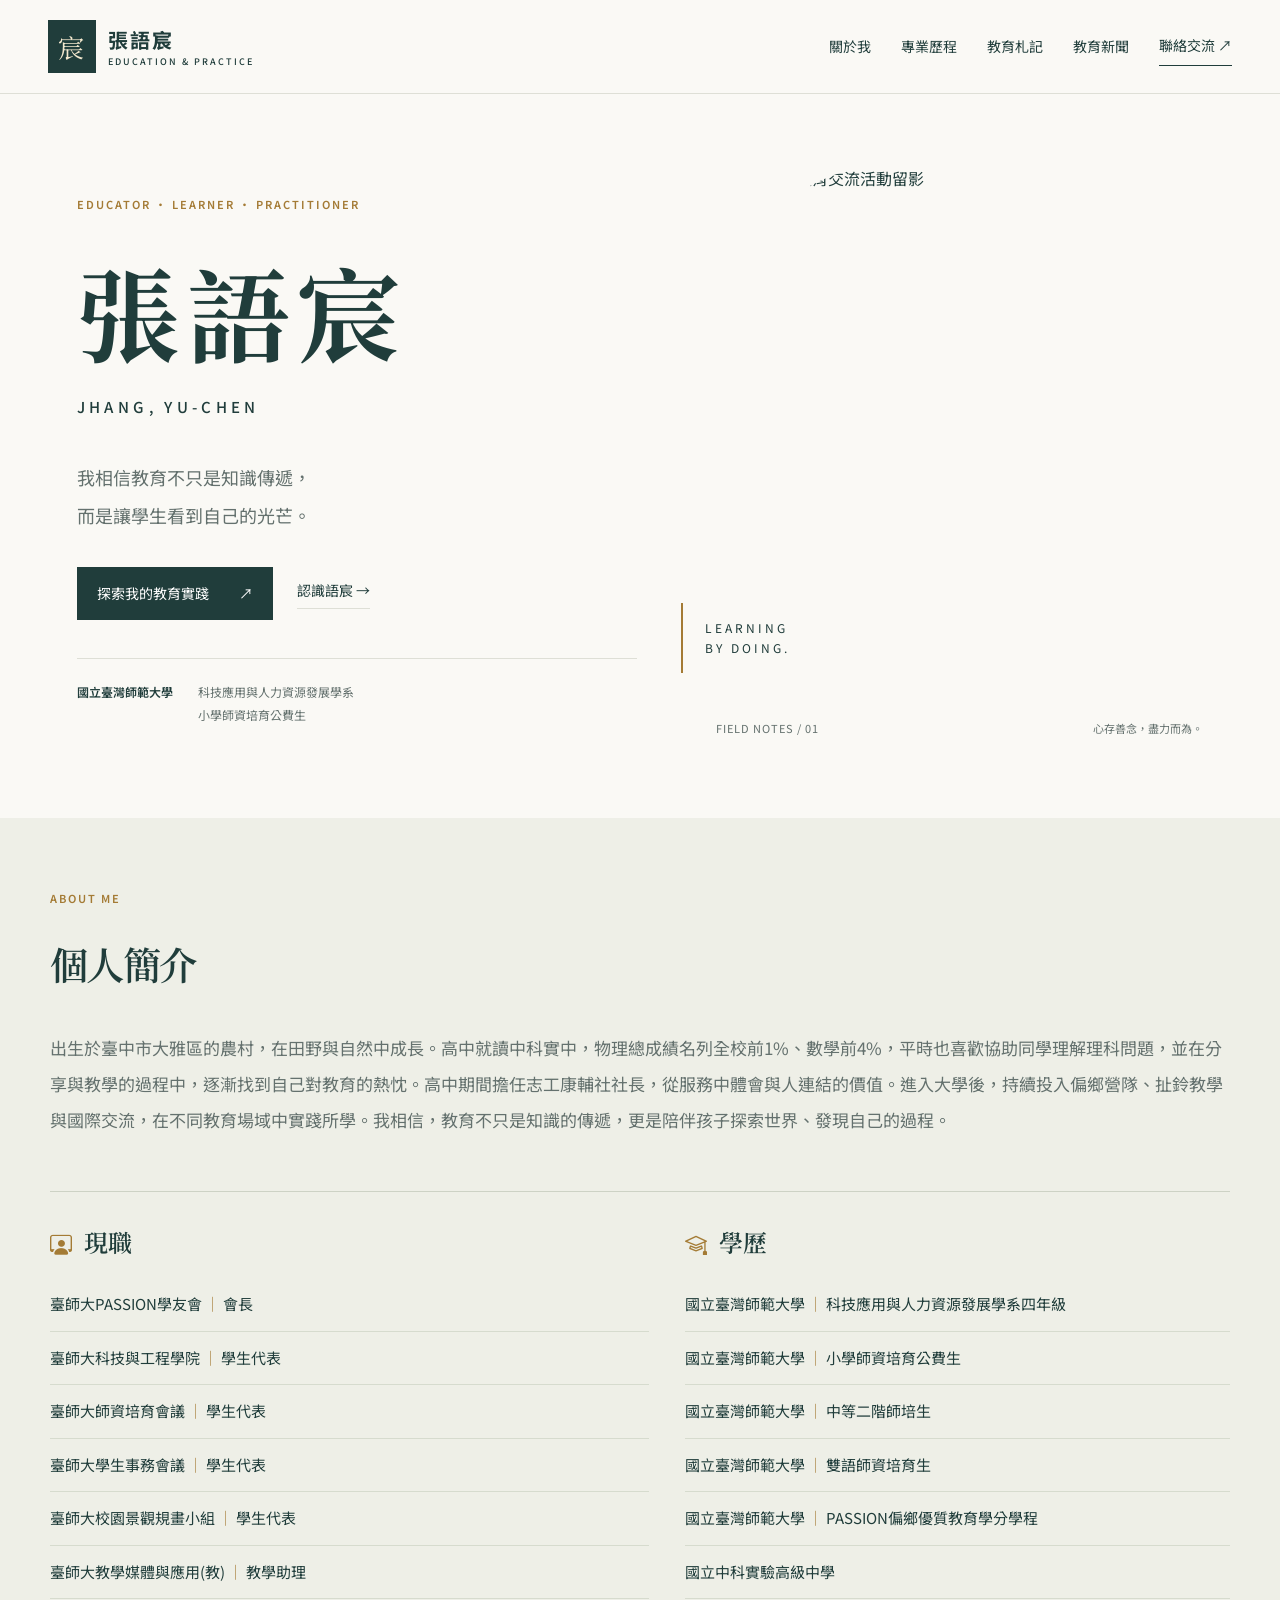
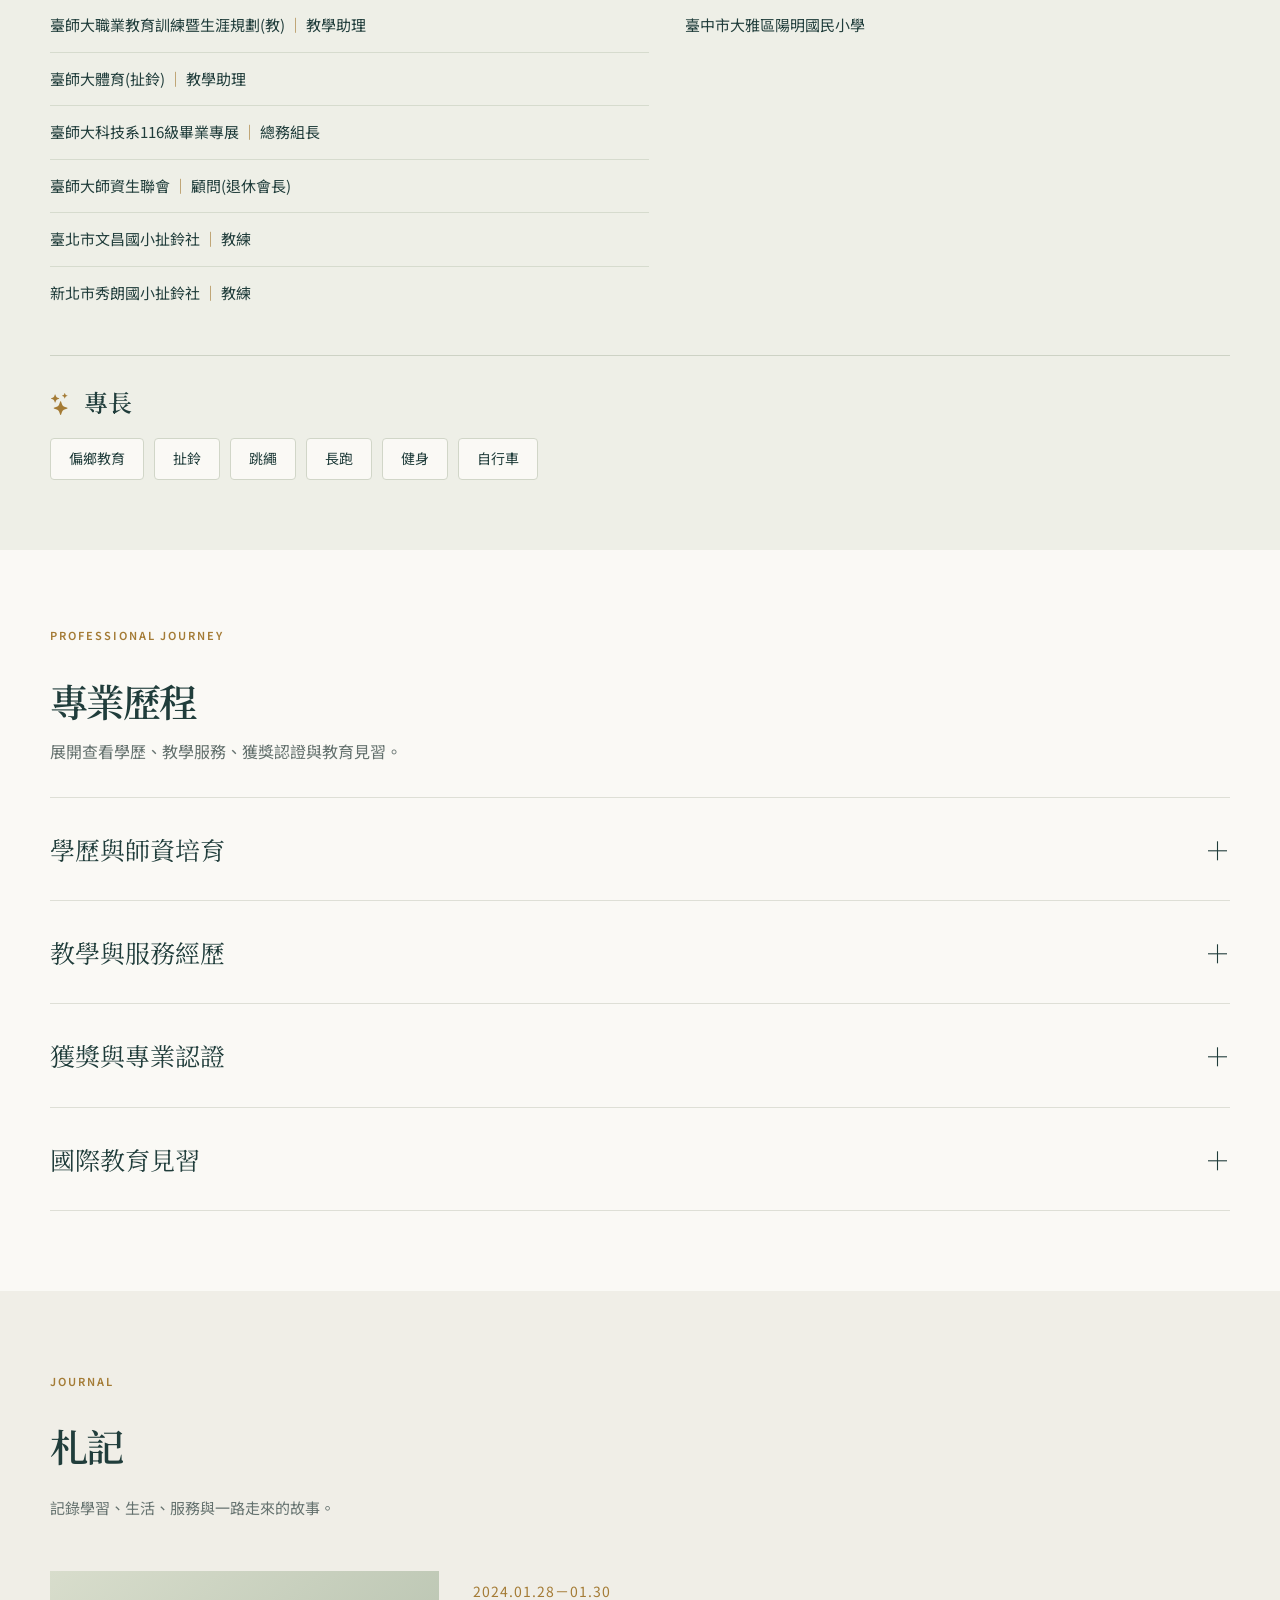
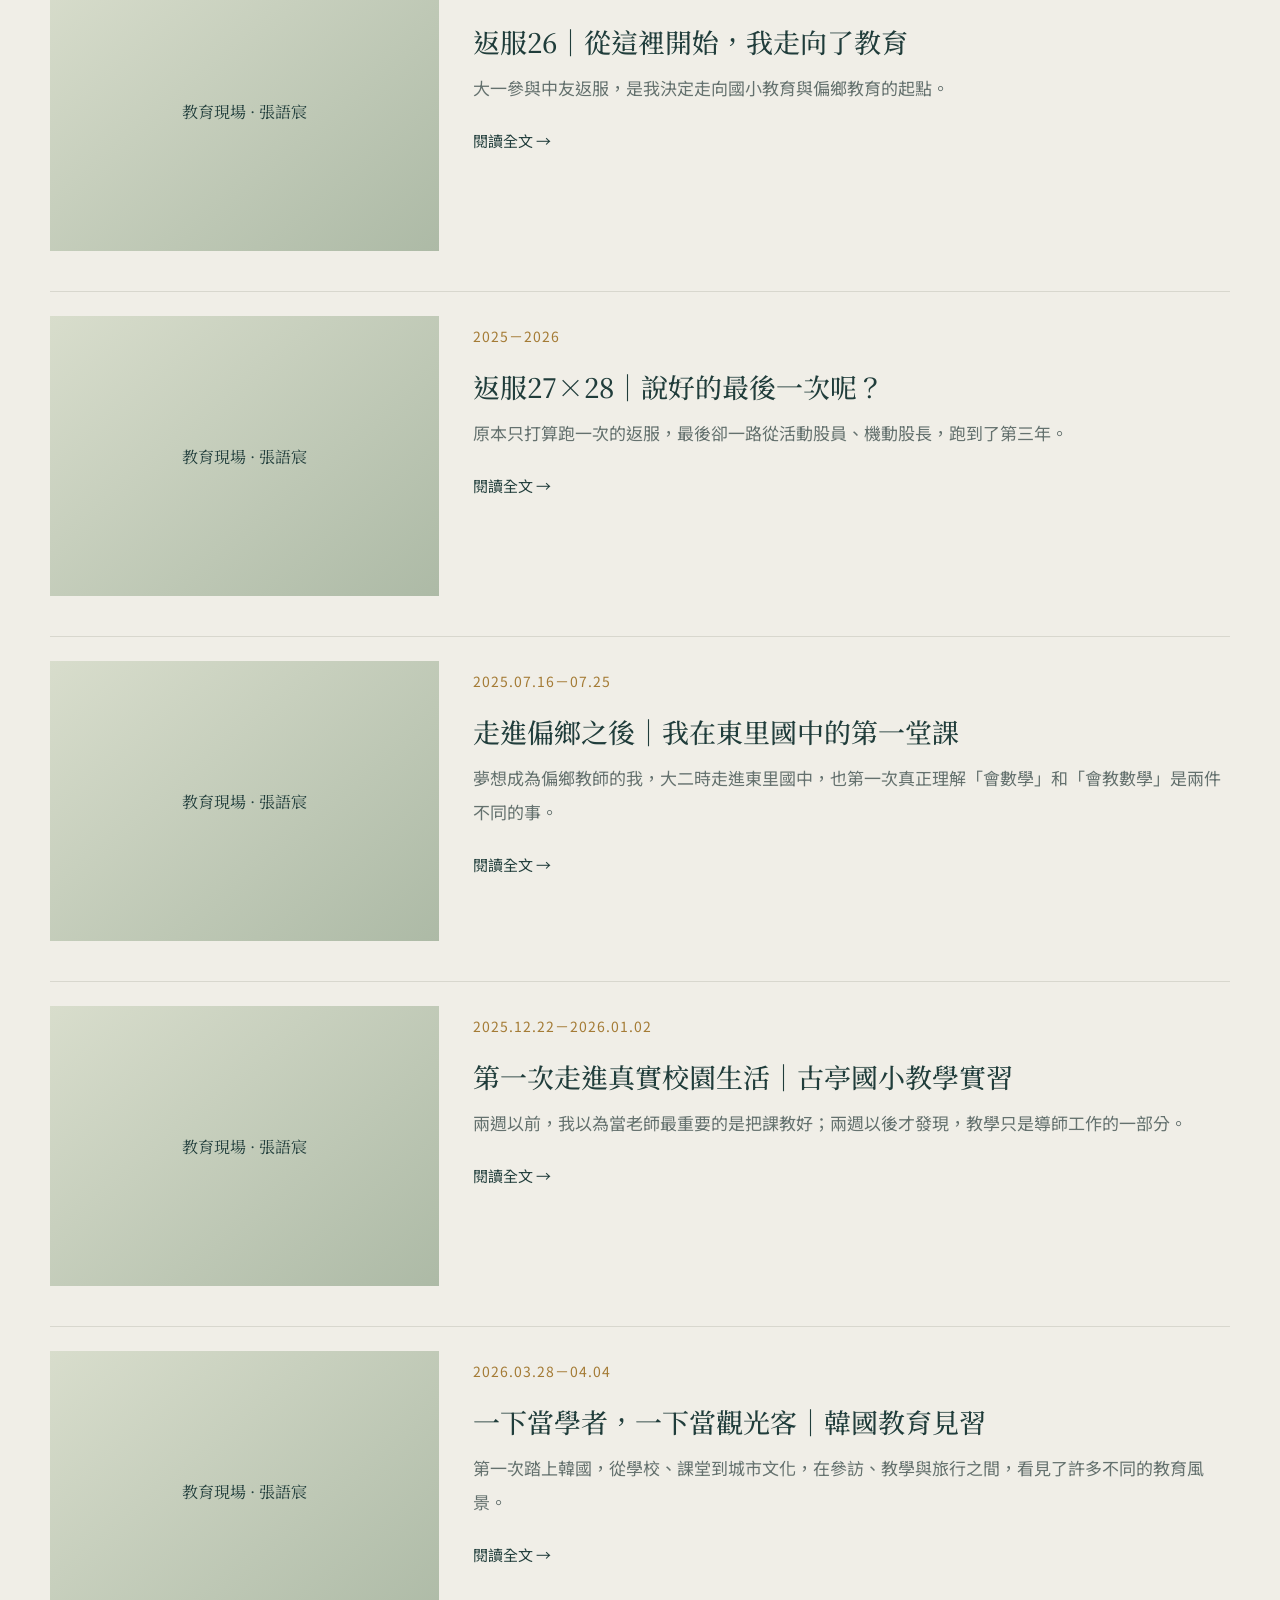
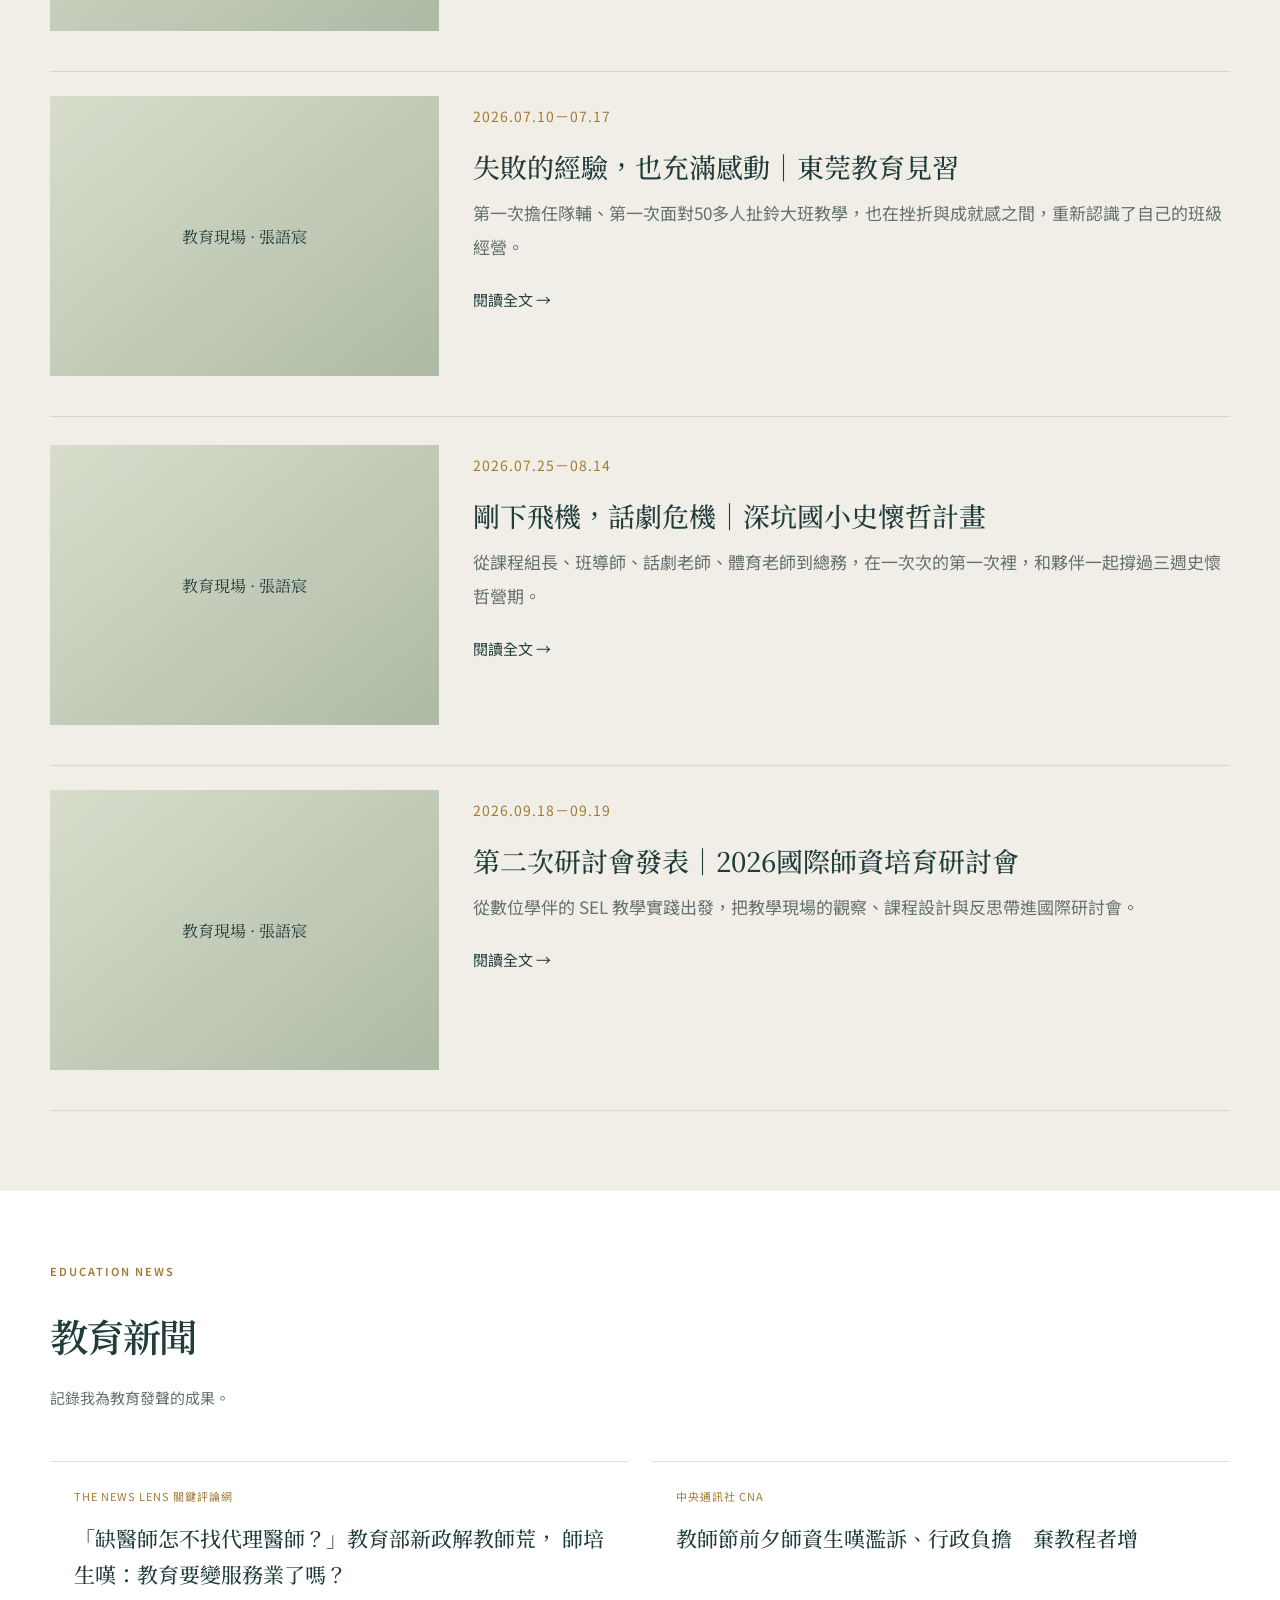
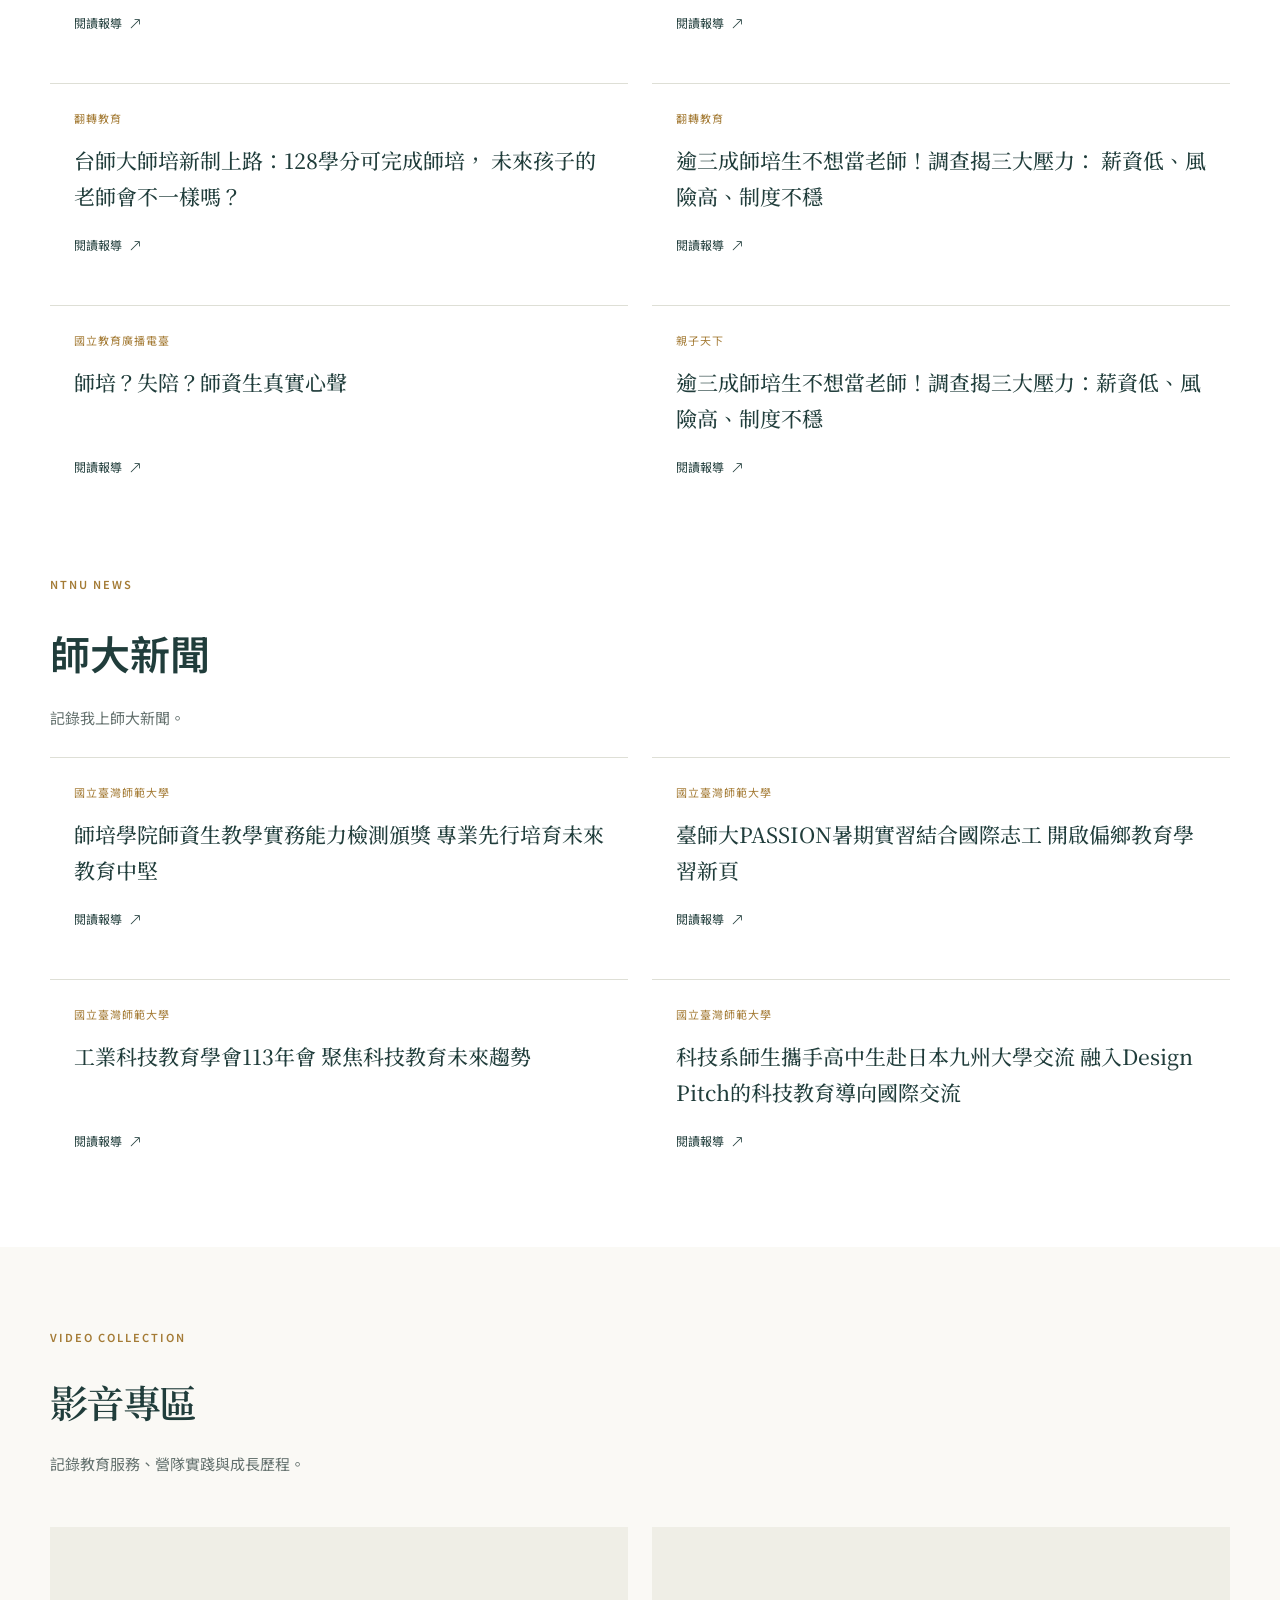
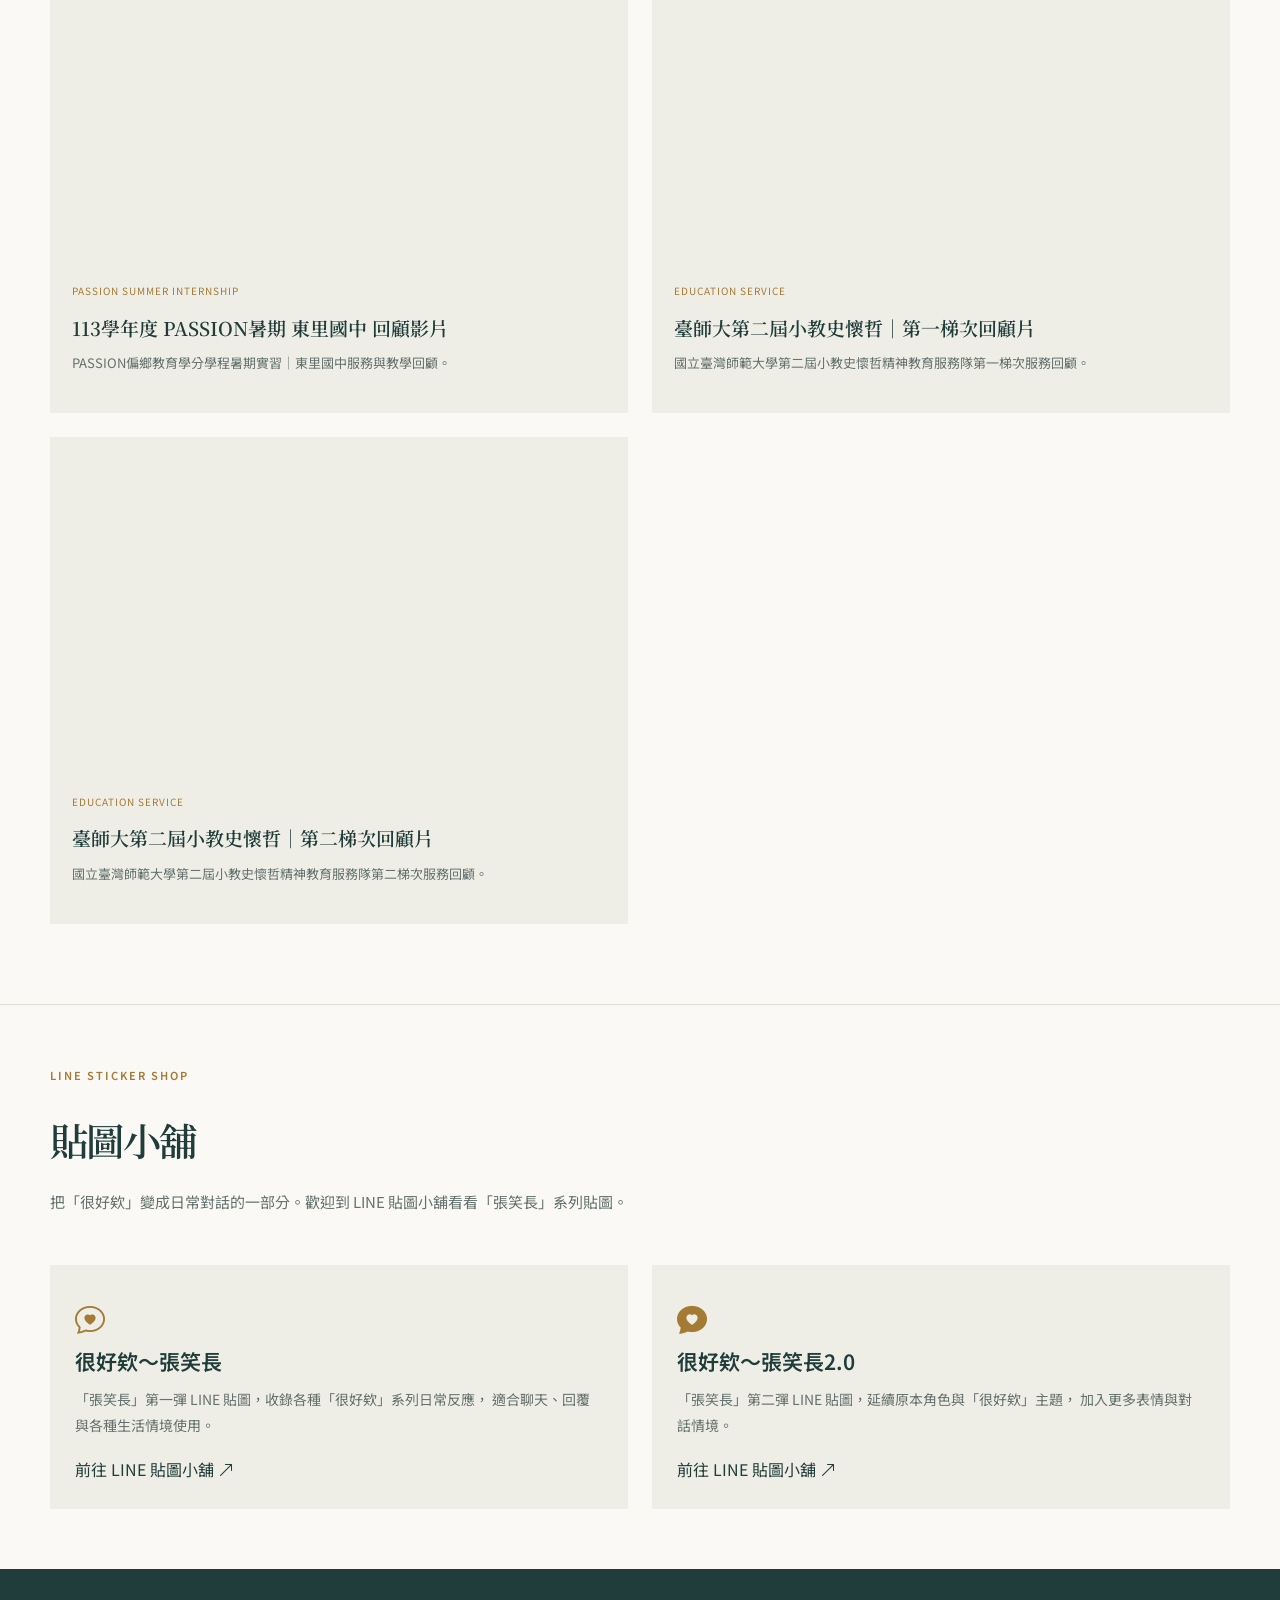
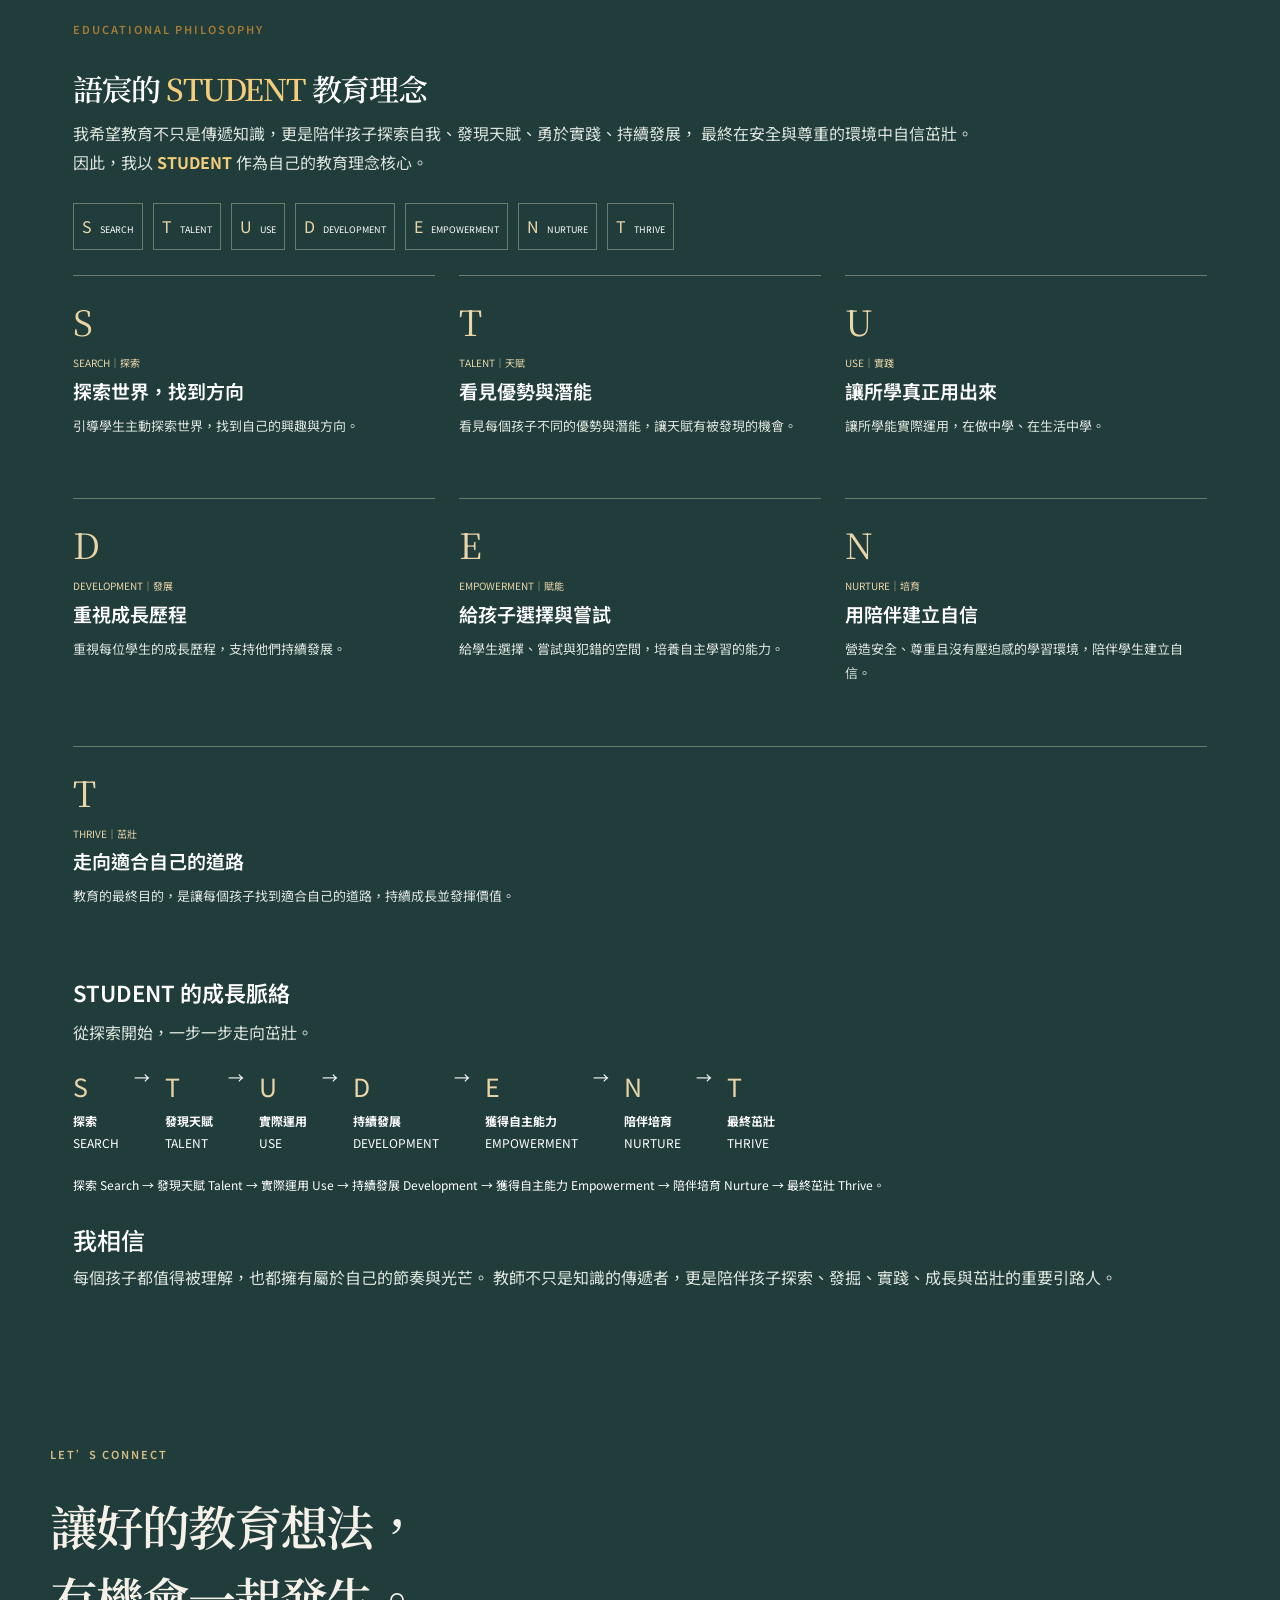
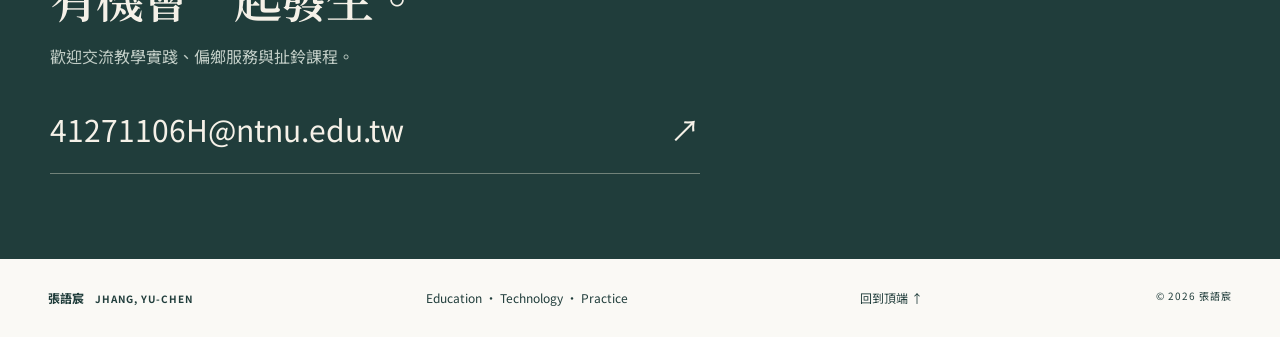
==== index.html @ 9ee6d7e1 "Remove completion label from PASSION program" ====
<!DOCTYPE html>
<html lang="zh-Hant"><head><meta charset="UTF-8"><meta name="viewport" content="width=device-width,initial-scale=1"><meta name="description" content="張語宸的教育實踐作品集：偏鄉教育、科技融入教學、扯鈴與國際教育。"><title>張語宸｜教育實踐者</title><link rel="preconnect" href="https://fonts.googleapis.com"><link href="https://fonts.googleapis.com/css2?family=Noto+Sans+TC:wght@400;500;600;700;900&family=Noto+Serif+TC:wght@400;600;700;900&display=swap" rel="stylesheet"><link href="https://cdn.jsdelivr.net/npm/bootstrap@5.3.3/dist/css/bootstrap.min.css" rel="stylesheet"><link href="https://cdn.jsdelivr.net/npm/bootstrap-icons@1.11.3/font/bootstrap-icons.css" rel="stylesheet"><link href="editorial.css?v=about-facts-1" rel="stylesheet"></head>
<body><a class="skip" href="#main">跳至主要內容</a><header class="topbar"><a class="brand" href="#home"><span class="brand-seal">宸</span><span>張語宸<small>EDUCATION & PRACTICE</small></span></a><button class="menu-toggle" aria-expanded="false" aria-controls="navigation">選單 <span>＋</span></button><nav id="navigation" aria-label="主要導覽"><a href="#about">關於我</a><a href="#credentials">專業歷程</a><a href="#journal">教育札記</a><a href="#news">教育新聞</a><a class="nav-contact" href="#contact">聯絡交流 ↗</a></nav></header><main id="main"><section id="home" class="opening"><div class="opening-copy"><p class="eyebrow">EDUCATOR · LEARNER · PRACTITIONER</p><h1 class="cover-name">張語宸</h1><p class="cover-english">JHANG, YU-CHEN</p><p class="opening-description">我相信教育不只是知識傳遞，<br>而是讓學生看到自己的光芒。</p><div class="hero-actions"><a class="button-solid" href="#experience">探索我的教育實踐 <span>↗</span></a><a class="text-link" href="#about">認識語宸 →</a></div><div class="hero-note"><span>國立臺灣師範大學</span><span>科技應用與人力資源發展學系<br>小學師資培育公費生</span></div></div><figure class="opening-photo"><img src="https://drive.google.com/thumbnail?id=1sSdpO1-4pQKcyrdKAppt0qUFcLQikh1d&sz=w1600" alt="張語宸於教育交流活動留影" fetchpriority="high"><figcaption><span>FIELD NOTES / 01</span>心存善念，盡力而為。</figcaption><span class="photo-index" aria-hidden="true">LEARNING<br>BY DOING.</span></figure></section><section id="about" class="soft">

  <div class="container">

    <div class="label">
      ABOUT ME
    </div>


    <div class="row g-5">


      <div class="col-lg-7">

        <h2 class="section-title">
          個人簡介
        </h2>

      </div>


      <div class="col-lg-10">

        <p class="section-description fs-5">

          出生於臺中市大雅區的農村，在田野與自然中成長。高中就讀中科實中，物理總成績名列全校前1%、數學前4%，平時也喜歡協助同學理解理科問題，並在分享與教學的過程中，逐漸找到自己對教育的熱忱。高中期間擔任志工康輔社社長，從服務中體會與人連結的價值。進入大學後，持續投入偏鄉營隊、扯鈴教學與國際交流，在不同教育場域中實踐所學。我相信，教育不只是知識的傳遞，更是陪伴孩子探索世界、發現自己的過程。

        </p>

      </div>


    </div>

  </div><div class="container"><div class="about-facts" aria-label="現職、學歷與專長"><article class="about-facts-group about-facts-roles"><h3><i class="bi bi-person-workspace" aria-hidden="true"></i>現職</h3><ul class="about-facts-list"><li>臺師大PASSION學友會<span class="fact-divider" aria-hidden="true">｜</span>會長</li><li>臺師大科技與工程學院<span class="fact-divider" aria-hidden="true">｜</span>學生代表</li><li>臺師大師資培育會議<span class="fact-divider" aria-hidden="true">｜</span>學生代表</li><li>臺師大學生事務會議<span class="fact-divider" aria-hidden="true">｜</span>學生代表</li><li>臺師大校園景觀規畫小組<span class="fact-divider" aria-hidden="true">｜</span>學生代表</li><li>臺師大教學媒體與應用(教)<span class="fact-divider" aria-hidden="true">｜</span>教學助理</li><li>臺師大職業教育訓練暨生涯規劃(教)<span class="fact-divider" aria-hidden="true">｜</span>教學助理</li><li>臺師大體育(扯鈴)<span class="fact-divider" aria-hidden="true">｜</span>教學助理</li><li>臺師大科技系116級畢業專展<span class="fact-divider" aria-hidden="true">｜</span>總務組長</li><li>臺師大師資生聯會<span class="fact-divider" aria-hidden="true">｜</span>顧問(退休會長)</li><li>臺北市文昌國小扯鈴社<span class="fact-divider" aria-hidden="true">｜</span>教練</li><li>新北市秀朗國小扯鈴社<span class="fact-divider" aria-hidden="true">｜</span>教練</li></ul></article><article class="about-facts-group about-facts-education"><h3><i class="bi bi-mortarboard" aria-hidden="true"></i>學歷</h3><ul class="about-facts-list"><li>國立臺灣師範大學<span class="fact-divider" aria-hidden="true">｜</span>科技應用與人力資源發展學系四年級</li><li>國立臺灣師範大學<span class="fact-divider" aria-hidden="true">｜</span>小學師資培育公費生</li><li>國立臺灣師範大學<span class="fact-divider" aria-hidden="true">｜</span>中等二階師培生</li><li>國立臺灣師範大學<span class="fact-divider" aria-hidden="true">｜</span>雙語師資培育生</li><li>國立臺灣師範大學<span class="fact-divider" aria-hidden="true">｜</span>PASSION偏鄉優質教育學分學程</li><li>國立中科實驗高級中學</li><li>臺中市大雅區陽明國民小學</li></ul></article><article class="about-facts-group about-facts-skills"><h3><i class="bi bi-stars" aria-hidden="true"></i>專長</h3><ul class="specialty-tags"><li>偏鄉教育</li><li>扯鈴</li><li>跳繩</li><li>長跑</li><li>健身</li><li>自行車</li></ul></article></div></div></section><section id="credentials" class="credentials"><div class="container"><p class="eyebrow">PROFESSIONAL JOURNEY</p><h2>專業歷程</h2><p>展開查看學歷、教學服務、獲獎認證與教育見習。</p></div><details class="resume-detail"><summary>學歷與師資培育<span aria-hidden="true">＋</span></summary><section id="education">

  <div class="container">

    <div class="label">
      EDUCATION
    </div>


    <h2 class="section-title">
      學歷
    </h2>


    <div class="row g-4 mt-3">


      <div class="col-lg-4">

        <div class="education-card">

          <div class="education-year">
            ELEMENTARY SCHOOL
          </div>

          <h4 class="mt-3">
            臺中市大雅區陽明國小
          </h4>

        </div>

      </div>


      <div class="col-lg-4">

        <div class="education-card">

          <div class="education-year">
            SECONDARY EDUCATION
          </div>

          <h4 class="mt-3">
            國立中科實驗高級中學
          </h4>

          <p class="text-secondary">
            國中部<br>
            高中部市長獎畢業
          </p>

        </div>

      </div>


      <div class="col-lg-4">

        <div class="education-card">

          <div class="education-year">
            UNIVERSITY
          </div>

          <h4 class="mt-3">
            國立臺灣師範大學
          </h4>

          <p class="text-secondary">
            科技應用與人力資源發展學系<br>
            中等二階師培生／生活科技<br>
            雙語師資培育生<br>
            PASSION偏鄉優質教育學分學程
          </p>

        </div>

      </div>


    </div>

  </div>

</section></details><details class="resume-detail"><summary>教學與服務經歷<span aria-hidden="true">＋</span></summary><section id="experience" class="soft">

  <div class="container">

    <div class="label">
      EXPERIENCE
    </div>


    <h2 class="section-title">
      經歷
    </h2>


    <div class="row g-4 mt-3">



      <!-- 領導經歷 -->

      <div class="col-lg-6 order-lg-1">

        <div class="exp-card">

          <div class="exp-icon">
            <i class="bi bi-people"></i>
          </div>


          <h3>
            社團與幹部經歷
          </h3>
          <div class="exp-item">

            <strong>
              臺師大PASSION學友會｜會長
            </strong>

            <div class="exp-date">
              2026.08 – 至今
            </div>

          </div>

          <div class="exp-item">

            <strong>
              臺師大科技與工程學院｜學生代表
            </strong>

            <div class="exp-date">
              2026.08 – 至今
            </div>

          </div>
          <div class="exp-item">

            <strong>
              臺師大師資培育會議｜學生代表
            </strong>

            <div class="exp-date">
              2026.08 – 至今
            </div>

          </div>
          <div class="exp-item">
            <strong>
              臺師大學生事務會議｜學生代表
            </strong>

            <div class="exp-date">
              2026.08 – 至今
            </div>


          </div>
          <div class="exp-item">
            <strong>
              臺師大校園景觀規畫小組｜學生代表
            </strong>

            <div class="exp-date">
              2026.08 – 至今
            </div>

          </div>
          <div class="exp-item">
            <strong>
              臺師大科技系116級畢業專展｜總務組長
            </strong>

            <div class="exp-date">
              2026.02 – 至今
            </div>
          </div>

         <div class="exp-item">

            <strong>
              臺師大師資生聯會｜會長
            </strong>

            <div class="exp-date">
              2025.07 – 2026.07
            </div>

          </div>


          <div class="exp-item">

            <strong>
              臺師大師資生聯會｜副會長
            </strong>

            <div class="exp-date">
              2024.08 – 2025.07
            </div>

          </div>
          <div class="exp-item">

            <strong>
              臺師大臺中南投文化週｜總籌
            </strong>

            <div class="exp-date">
              2024.09 – 2025.05
            </div>



          </div>


          <div class="exp-item">
            <strong>
              臺師大臺中南投同鄉校友會｜學術股長
            </strong>

            <div class="exp-date">
              2024.08 – 2025.07
            </div>

          </div>

          <div class="exp-item">

            <strong>
              臺師大中友會中友之夜｜扯鈴股長
            </strong>

            <div class="exp-date">
              2024.02 – 2024.05
            </div>

          </div>

          <div class="exp-item">

            <strong>
              臺師大臺中南投同鄉校友會幹部訓練｜生活機動股長
            </strong>

            <div class="exp-date">
              2025.06 – 2025.08
            </div>

          </div>


          <div class="exp-item">

            <strong>
              臺師大臺中南投文化週｜薔薇股員
            </strong>

            <div class="exp-date">
              2023.09 – 2024.05
            </div>

          </div>


          <div class="exp-item">

            <strong>
              臺師大科技系新生宿營｜隊輔
            </strong>

            <div class="exp-date">
              2024.07 – 2024.09
            </div>

          </div>


          <div class="exp-item">

            <strong>
              臺師大科技系學會｜總務部員
            </strong>

            <div class="exp-date">
              2024.08 – 2025.07
            </div>
          </div>
          <div class="exp-item">

            <strong>
              臺師大科技系｜學生代表
            </strong>

            <div class="exp-date">
              2023.09 – 2023.12
            </div>

          </div>

          <div class="exp-item">
            <strong>
              臺師大科技系學會｜代表
            </strong>
            <div class="exp-date">
              2024.02 – 2024.6
            </div>
          </div>


          <div class="exp-item">

            <strong>
              國立中科實驗高級中學 Uni志工康輔社｜社長
            </strong>

            <div class="exp-date">
              2021.08 – 2022.06
            </div>

          </div>


          <div class="exp-item">

            <strong>
              陽明國小｜自治市長
            </strong>

            <div class="exp-date">
              2015.08 – 2016.07
            </div>

          </div>


        </div>

      </div>


      <!-- 教學經歷 -->

      <div class="col-lg-6 order-lg-2">

        <div class="exp-card">

          <div class="exp-icon">
            <i class="bi bi-mortarboard"></i>
          </div>


          <h3>
            教學經歷
          </h3>


          <div class="exp-item">

            <strong>
              國立臺灣師範大學 教學媒體與應用(教)｜教學助理
            </strong>

            <div class="exp-date">
              2026.9 – 至今
            </div> 


          </div>
          <div class="exp-item">
            <strong>
              國立臺灣師範大學 職業教育訓練暨生涯規劃(教)｜教學助理
            </strong>

            <div class="exp-date">
              2026.9 – 至今
            </div> 
  
          </div>  
          <div class="exp-item">
            <strong>
              國立臺灣師範大學 體育(扯鈴)｜教學助理
            </strong>

            <div class="exp-date">
              2026.9 – 至今
            </div> 
          </div> 
            <div class="exp-item">
            <strong>
              臺北市文昌國小扯鈴社｜教練
            </strong>
            <div class="exp-date">
              2024.09 – 至今
            </div>
          </div>
          <div class="exp-item">
            <strong>
              新北市秀朗國小扯鈴社｜教練
            </strong>
            <div class="exp-date">
              2026.10 – 至今
            </div>
          </div>
          <div class="exp-item">
            <strong>
              國立臺灣師範大學 國音及說話(小教)｜教學助理
            </strong>

            <div class="exp-date">
              2026.2 – 2026.6
            </div> 
           
           </div>  
          <div class="exp-item">
            <strong>
              國立臺灣師範大學史懷哲精神服務隊｜班導｜體育｜話劇老師
            </strong>

          <p class="exp-date">
            2026.02 – 2026.8
          </p>
          </div>
         <div class="exp-item">
            <strong>
              臺北市民權國小扯鈴社｜實習教練
            </strong>
            <div class="exp-date">
              2024.02 – 2024.06
            </div>
          </div>

          <div class="exp-item">
            <strong>
              臺北市古亭國小扯鈴社｜助理教練
            </strong>
            <div class="exp-date">
              2024.02 – 2024.06
            </div>
          </div>

          <div class="exp-item">
            <strong>
              臺北市立人國小扯鈴社｜教練
            </strong>
            <div class="exp-date">
              2024.04 – 2024.06
            </div>
          </div>

          <div class="exp-item">  
            <strong>
              新北市安坑國小 STEAM晨光時間｜助教
            </strong>

            <div class="exp-date">
              2024.11 – 2024.12
            </div>

          </div>
          


          <div class="exp-item">

            <strong>
              新北市安坑國小 STEAM晨光時間｜指導老師
            </strong>

            <div class="exp-date">
              2025.03 – 2025.06
            </div>

          </div>
          <div class="exp-item">

            <strong>
              臺北市古亭國小｜教學實習生
            </strong>

            <div class="exp-date">
              2025.12
            </div>

          </div>

          <div class="exp-item">

            <strong>
              花蓮縣東里國中｜偏鄉數學實習教師
            </strong>

            <div class="exp-date">
              2025.07
            </div>

          </div>

          <div class="exp-item">

            <strong>
              花蓮縣東里國中｜遠距數學實習教師
            </strong>

            <div class="exp-date">
              2025.09 – 2026.06
            </div>
          </div>

          <div class="exp-item">

            <strong>
              教育部數位學伴計畫｜大學伴
            </strong>

            <div class="exp-date">
              2025.03 – 2026.01
            </div>

          </div>

          <div class="exp-item">

            <strong>
              臺北市古亭國小｜晨光元氣輔導志工
            </strong>

            <div class="exp-date">
              2025.09 – 2026.06
            </div>

          </div>


          <div class="exp-item">

            <strong>
              韓國京仁教育大學附設小學｜臺灣文化課程教學
            </strong>

            <div class="exp-date">
              2026.03.31
            </div>

          </div>


        </div>

      </div>


      <!-- 營隊經歷 -->

      <div class="col-lg-6 order-lg-4">

        <div class="exp-card">

          <div class="exp-icon">
            <i class="bi bi-backpack"></i>
          </div>


          <h3>
            營隊與教育服務
          </h3>


          <div class="exp-item">

            <strong>
              2024 臺師大中友會返鄉服務隊
            </strong>

            <p class="mb-1">
              活動股員｜臺中市后里區泰安國小
            </p>

          </div>


          <div class="exp-item">

            <strong>
              2025 臺師大中友會返鄉服務隊
            </strong>

            <p class="mb-1">
              機動股長｜臺中市后里區泰安國小
            </p>

          </div>


          <div class="exp-item">

            <strong>
              2026 臺師大中友會返鄉服務隊
            </strong>

            <p class="mb-1">
              機動股長｜臺中市清水區吳厝國小
            </p>

          </div>


          <div class="exp-item">

            <strong>
              2025 PASSION 三週暑期實習
            </strong>

            <p class="mb-1">
              數學老師｜花蓮縣東里國中
            </p>

          </div>


          <div class="exp-item">

            <strong>
              2026 認識臺灣夏令營
            </strong>

            <p class="mb-1">
              隊輔、扯鈴老師｜廣東省東莞台商學校
            </p>

          </div>


          <div class="exp-item">

            <strong>
              2026 國立臺灣師範大學史懷哲精神服務隊
            </strong>

            <p class="mb-1">
              課程組長、班導、體育老師、話劇老師｜新北市深坑國小
            </p>

          </div>


        </div>

      </div>


      <!-- 講師 -->

      <div class="col-lg-6 order-lg-4">

        <div class="exp-card">

          <div class="exp-icon">
            <i class="bi bi-mic"></i>
          </div>


          <h3>
            講師與其他經歷
          </h3>


    <div class="exp-item">
      <strong>
        2026 國際師資培育研討會 小教專場｜講師
      </strong>
    </div>

    <div class="exp-item">
      <strong>
        2024 中華民國工業科技教育學會「我們正步入一個前所未有的科技教育時代」研討會｜講師
      </strong>
    </div>

    <div class="exp-item">
      <strong>
        2025 臺師大臺中南投同鄉校友會扯鈴例會｜講師
      </strong>
    </div>

    <div class="exp-item">
      <strong>
        2025 臺師大臺中南投同鄉校友會板書例會｜講師
      </strong>
    </div>

    <div class="exp-item">
      <strong>
        2026 臺師大社團負責人研習營經驗傳承與實例分享｜講師
      </strong>
    </div>

    <div class="exp-item">
      <strong>
        2026 臺師大臺中南投同鄉校友會板書例會｜講師
      </strong>
    </div>

    <div class="exp-item">
      <strong>
        2025 臺師大臺中南投同鄉校友會幹部訓練團體動力培訓｜講師
      </strong>
    </div>

    <div class="exp-item">
      <strong>
        2026 臺師大中友會返鄉服務隊返服培訓營團體動力培訓｜講師
      </strong>
 </div>


        </div>
      </div>

    </div>

  </div>

</section></details><details class="resume-detail"><summary>獲獎與專業認證<span aria-hidden="true">＋</span></summary><section id="awards" class="soft">

  <div class="container">

    <div class="label">
      HONORS & CERTIFICATIONS
    </div>


    <h2 class="section-title">
      獲獎與專業認證
    </h2>


    <h3 class="mt-5 mb-4">
      獲獎經歷
    </h3>


    <div class="row g-3">


      <div class="col-12">
        <div class="award-item">
          🏆 114-1 臺師大師資生教學實務能力檢測教案｜第一名
        </div>
      </div>


      <div class="col-12">
        <div class="award-item">
          🏆 114-2 臺師大師資生教學實務能力檢測教學演示｜佳作
        </div>
      </div>



      <div class="col-12">
        <div class="award-item">
          💻 臺師大程式設計通識課程｜專題佳作
        </div>
      </div>


      <div class="col-12">
        <div class="award-item">
          ⭐ 114-2 STAR 星辰獎學金
        </div>
      </div>


      <div class="col-12">
        <div class="award-item">
          🏆 臺師大115-1書卷獎
        </div>
      </div>


      <div class="col-12">
        <div class="award-item">
          🥇 教育部體育署113學年度全國各級學校民俗體育競賽<br>
          大專男子組繞腳競速賽｜特優
        </div>
      </div>


      <div class="col-12">
        <div class="award-item">
          🥈 教育部體育署113學年度全國各級學校民俗體育競賽<br>
          大專男子組雙鈴單項賽｜優等
        </div>
      </div>


      <div class="col-12">
        <div class="award-item">
          臺中市109學年度模範生
        </div>
      </div>


      <div class="col-12">
        <div class="award-item">
          臺中市110學年度模範生
        </div>
      </div>


      <div class="col-12">
        <div class="award-item">
          臺中市111學年度模範生
        </div>
      </div>


    </div>


    <h3 class="mt-5 mb-4">
      證照與認證
    </h3>


    <div class="row g-3">

      <div class="col-12">
        <div class="award-item">
          <i class="bi bi-patch-check me-2"></i>
          114-2 臺師大師資生教學實務能力檢測自然教案｜通過
        </div>
      </div>

      <div class="col-12">
        <div class="award-item">
          <i class="bi bi-patch-check me-2"></i>
          114-2 臺師大師資生教學實務能力檢測板書｜通過
        </div>
      </div>


      <div class="col-12">

        <div class="award-item">

          <i class="bi bi-patch-check me-2"></i>

          師資生教學實務能力檢測
          「教學檔案暨課程方針設計」通過

        </div>

      </div>


      <div class="col-12">

        <div class="award-item">

          <i class="bi bi-patch-check me-2"></i>

          師資生教學實務能力檢測
          「國小試教能力」通過

        </div>

      </div>


      <div class="col-12">

        <div class="award-item">

          <i class="bi bi-book me-2"></i>

          非現職教師學習扶助師資
          20小時知能研習認證合格

        </div>

      </div>


      <div class="col-12">

        <div class="award-item">

          <i class="bi bi-translate me-2"></i>

          多益840

        </div>

      </div>


      <div class="col-12">

        <div class="award-item">

          <i class="bi bi-heart-pulse me-2"></i>

          EMT-1 初級救護技術員證書

        </div>

      </div>


      <div class="col-12">

        <div class="award-item">

          <i class="bi bi-award me-2"></i>

          中華民國民俗體育運動協會
          丙級教練證

        </div>

      </div>


      <div class="col-12">

        <div class="award-item">

          <i class="bi bi-people me-2"></i>

          臺師大社團負責人研習營結業

        </div>

      </div>


      <div class="col-12">

        <div class="award-item">

          <i class="bi bi-stopwatch me-2"></i>

          2026 國家地理馬拉松
          半馬組 02:00:28

        </div>

      </div>
            <div class="col-12">

        <div class="award-item">

          <i class="bi bi-stopwatch me-2"></i>

          自行車一日北中196公里

        </div>
      </div>
                  <div class="col-12">

        <div class="award-item">

          <i class="bi bi-stopwatch me-2"></i>

          自行車環騎臺北99公里

        </div>

      </div>


    </div>

  </div>

</section></details><details class="resume-detail"><summary>國際教育見習<span aria-hidden="true">＋</span></summary><section id="international">

  <div class="container">

    <div class="label">
      INTERNATIONAL EXPERIENCE
    </div>


    <h2 class="section-title">
      教育見習
    </h2>


    <div class="row g-4 mt-3">


      <div class="col-12 col-md-4">

        <div class="international-card">

          <div class="country">
            🇯🇵
          </div>

          <h3 class="mt-3">
            <strong>日本</strong>
          </h3>

          <h5>
            九州大學
          </h5>

          <p class="text-secondary">
            113-1 日本九州大學機械手臂國際交流，
            進行科技學習、英語學術交流與成果發表。
          </p>

        </div>

      </div>


      <div class="col-12 col-md-4">

        <div class="international-card">

          <div class="country">
            🇰🇷
          </div>

          <h3 class="mt-3">
            <strong>韓國</strong>
          </h3>

          <h5>
            首爾大學・京仁教育大學
          </h5>

          <p class="text-secondary">
            114-2 韓國教育見習，
            並於京仁教育大學附設小學進行臺灣文化課程教學。
          </p>

        </div>

      </div>


      <div class="col-12 col-md-4">

        <div class="international-card">

          <div class="country">
            🇨🇳
          </div>

          <h3 class="mt-3">
            <strong>中國大陸</strong>
          </h3>

          <h5>
            東莞台商學校
          </h5>

          <p class="text-secondary">
            114-3 東莞台商學校教育見習，
            並於認識臺灣夏令營擔任隊輔與扯鈴老師，
            傳授台灣文化。
          </p>

        </div>

      </div>


    </div>

  </div>

</section></details></section><section id="journal">

  <div class="container">

<div class="label">
  JOURNAL
</div>

<h2 class="section-title">
  札記
</h2>

<p class="section-description mb-5">
  記錄學習、生活、服務與一路走來的故事。
</p>


<div class="row g-4">

  <!-- 第一篇：返服26 -->
  <div class="col-lg-6">

    <a href="journal-fanfu26.html" class="journal-card">

      <div class="journal-image">
        <img loading="lazy"
          src="https://drive.google.com/thumbnail?id=1SXXkCyqAHe1kY_QOXilOtSR-xMgtYa1S&sz=w1200"
          alt="返服26">
      </div>

      <div class="journal-content">

        <div class="journal-date">
          2024.01.28－01.30
        </div>

        <h3>
          返服26｜從這裡開始，我走向了教育
        </h3>

        <p>
          大一參與中友返服，是我決定走向國小教育與偏鄉教育的起點。
        </p>

        <div class="journal-more">
          閱讀全文 →
        </div>

      </div>

    </a>

  </div>


<!-- 第二篇：返服27×28 -->
<div class="col-lg-6">

  <a href="journal-fanfu2728.html" class="journal-card">

    <div class="journal-image">
      <img loading="lazy"
        src="https://drive.google.com/thumbnail?id=1mIviXnDNM84NYcyq05e0UNJn1ZjxaWCJ&sz=w1200"
        alt="返服27×28">
    </div>

    <div class="journal-content">

      <div class="journal-date">
        2025－2026
      </div>

      <h3>
        返服27×28｜說好的最後一次呢？
      </h3>

      <p>
        原本只打算跑一次的返服，最後卻一路從活動股員、機動股長，跑到了第三年。
      </p>

      <div class="journal-more">
        閱讀全文 →
      </div>

    </div>

  </a>

</div>


<!-- 第三篇：PASSION 東里國中 -->
<div class="col-lg-6">

  <a href="journal-dongli2025.html" class="journal-card">

    <div class="journal-image">
      <img loading="lazy"
        src="https://drive.google.com/thumbnail?id=1gWso5xdwGOUZsP2uf-ug_oZLQeLgZ7_W&sz=w1200"
        alt="PASSION 東里國中暑期實習">
    </div>

    <div class="journal-content">

      <div class="journal-date">
        2025.07.16－07.25
      </div>

      <h3>
        走進偏鄉之後｜我在東里國中的第一堂課
      </h3>

      <p>
        夢想成為偏鄉教師的我，大二時走進東里國中，也第一次真正理解「會數學」和「會教數學」是兩件不同的事。
      </p>

      <div class="journal-more">
        閱讀全文 →
      </div>

    </div>

  </a>

</div>


<!-- 第四篇：古亭國小教學實習 -->
<div class="col-lg-6">

  <a href="journal-guting2025.html" class="journal-card">

    <div class="journal-image">
      <img loading="lazy"
        src="https://drive.google.com/thumbnail?id=1yeTLz0nAuFHwXvW95gBY0tQ-h_jwjn8K&sz=w1200"
        alt="古亭國小教學實習">
    </div>

    <div class="journal-content">

      <div class="journal-date">
        2025.12.22－2026.01.02
      </div>

      <h3>
        第一次走進真實校園生活｜古亭國小教學實習
      </h3>

      <p>
        兩週以前，我以為當老師最重要的是把課教好；兩週以後才發現，教學只是導師工作的一部分。
      </p>

      <div class="journal-more">
        閱讀全文 →
      </div>

    </div>

  </a>

</div>
<!-- 第五篇：韓國教育見習 -->
<div class="col-lg-6">

  <a href="journal-korea2026.html" class="journal-card">

    <div class="journal-image">

      <img loading="lazy"
        src="https://drive.google.com/thumbnail?id=1FApH1W20WS8aubKEWckV1GgNzleZfINn&sz=w1600"
        alt="韓國教育見習">

    </div>

    <div class="journal-content">

      <div class="journal-date">
        2026.03.28－04.04
      </div>

      <h3>
        一下當學者，一下當觀光客｜韓國教育見習
      </h3>

      <p>
        第一次踏上韓國，從學校、課堂到城市文化，在參訪、教學與旅行之間，看見了許多不同的教育風景。
      </p>

      <div class="journal-more">
        閱讀全文 →
      </div>

    </div>

  </a>

</div>

<!-- 第六篇：東莞教育見習 -->
<div class="col-lg-6">

  <a href="journal-dongguan2026.html" class="journal-card">

    <div class="journal-image">
      <img loading="lazy"
        src="https://drive.google.com/thumbnail?id=1sStlP2VFdJ-1yHIxyCpVMUwRLm2NeAQS&sz=w1600"
        alt="東莞教育見習">
    </div>

    <div class="journal-content">

      <div class="journal-date">
        2026.07.10－07.17
      </div>

      <h3>
        失敗的經驗，也充滿感動｜東莞教育見習
      </h3>

      <p>
        第一次擔任隊輔、第一次面對50多人扯鈴大班教學，也在挫折與成就感之間，重新認識了自己的班級經營。
      </p>

      <div class="journal-more">
        閱讀全文 →
      </div>

    </div>

  </a>

</div>


</div>
<!-- ↑ 前六篇 row 結束 -->

<div class="row g-4 mt-1">

  <!-- 第七篇：深坑國小史懷哲 -->
  <div class="col-lg-6">

    <a href="journal-shenkeng2026.html" class="journal-card">

      <div class="journal-image">
        <img loading="lazy"
          src="https://drive.google.com/thumbnail?id=1bP84TiBHO8Jn0EAWGS-pmf_rxj1grsZI&sz=w1600"
          alt="深坑國小史懷哲計畫">
      </div>

      <div class="journal-content">

        <div class="journal-date">
          2026.07.25－08.14
        </div>

        <h3>
          剛下飛機，話劇危機｜深坑國小史懷哲計畫
        </h3>

        <p>
          從課程組長、班導師、話劇老師、體育老師到總務，在一次次的第一次裡，和夥伴一起撐過三週史懷哲營期。
        </p>

        <div class="journal-more">
          閱讀全文 →
        </div>

      </div>

    </a>

  </div>

  <!-- 第八篇：2026國際師資培育研討會 -->
  <div class="col-lg-6">

    <a href="journal-itec2026.html" class="journal-card">

      <div class="journal-image">
        <img loading="lazy"
          src="https://drive.google.com/thumbnail?id=13wu9PxOCbi7cm9FoaqU8GRyDXEWo6ITQ&sz=w1600"
          alt="2026國際師資培育研討會">
      </div>

      <div class="journal-content">

        <div class="journal-date">
          2026.09.18－09.19
        </div>

        <h3>
          第二次研討會發表｜2026國際師資培育研討會
        </h3>

        <p>
          從數位學伴的 SEL 教學實踐出發，把教學現場的觀察、課程設計與反思帶進國際研討會。
        </p>

        <div class="journal-more">
          閱讀全文 →
        </div>

      </div>

    </a>

  </div>

</div>
<!-- ↑ 第七、八篇 row 結束 -->

</div>
<!-- ↑ container 結束 -->

</section><section id="news">

  <div class="container">

    <div class="label">
      EDUCATION NEWS
    </div>

    <h2 class="section-title">
      教育新聞
    </h2>

    <p class="section-description mb-5">
      記錄我為教育發聲的成果。
    </p>


    <div class="row g-4">


      <!-- 新聞 1 -->
      <div class="col-lg-6">

        <a
          class="news-card"
          href="https://www.thenewslens.com/article/260440"
          target="_blank"
          rel="noopener noreferrer">

          <div class="news-source">
            THE NEWS LENS 關鍵評論網
          </div>

          <div class="news-title">
            「缺醫師怎不找代理醫師？」教育部新政解教師荒，
            師培生嘆：教育要變服務業了嗎？
          </div>

          <div class="news-more">
            閱讀報導
            <i class="bi bi-arrow-up-right ms-1"></i>
          </div>

        </a>

      </div>


      <!-- 新聞 2 -->
      <div class="col-lg-6">

        <a
          class="news-card"
          href="https://www.cna.com.tw/news/ahel/202509250102.aspx"
          target="_blank"
          rel="noopener noreferrer">

          <div class="news-source">
            中央通訊社 CNA
          </div>

          <div class="news-title">
            教師節前夕師資生嘆濫訴、行政負擔　棄教程者增
          </div>

          <div class="news-more">
            閱讀報導
            <i class="bi bi-arrow-up-right ms-1"></i>
          </div>

        </a>

      </div>


      <!-- 新聞 3 -->
      <div class="col-lg-6">

        <a
          class="news-card"
          href="https://flipedu.parenting.com.tw/article/010786"
          target="_blank"
          rel="noopener noreferrer">

          <div class="news-source">
            翻轉教育
          </div>

          <div class="news-title">
            台師大師培新制上路：128學分可完成師培，
            未來孩子的老師會不一樣嗎？
          </div>

          <div class="news-more">
            閱讀報導
            <i class="bi bi-arrow-up-right ms-1"></i>
          </div>

        </a>

      </div>


        <!-- 新聞 4 -->
      <div class="col-lg-6">

        <a
          class="news-card"
          href="https://flipedu.parenting.com.tw/article/010775"
          target="_blank"
          rel="noopener noreferrer">

          <div class="news-source">
            翻轉教育
          </div>

          <div class="news-title">
            逾三成師培生不想當老師！調查揭三大壓力：
            薪資低、風險高、制度不穩
          </div>

          <div class="news-more">
            閱讀報導
            <i class="bi bi-arrow-up-right ms-1"></i>
          </div>

        </a>

      </div>


      <!-- 教育新聞 5 -->
      <div class="col-lg-6">

        <a
          class="news-card"
          href="https://www.ner.gov.tw/Program/Episode/26051611232580265/"
          target="_blank"
          rel="noopener noreferrer">

          <div class="news-source">
            國立教育廣播電臺
          </div>

          <div class="news-title">
            師培？失陪？師資生真實心聲
          </div>

          <div class="news-more">
            閱讀報導
            <i class="bi bi-arrow-up-right ms-1"></i>
          </div>

        </a>

      </div>


      <!-- 教育新聞 6 -->
      <div class="col-lg-6">

        <a
          class="news-card"
          href="https://www.parenting.com.tw/article/6002173"
          target="_blank"
          rel="noopener noreferrer">

          <div class="news-source">
            親子天下
          </div>

          <div class="news-title">
            逾三成師培生不想當老師！調查揭三大壓力：薪資低、風險高、制度不穩
          </div>

          <div class="news-more">
            閱讀報導
            <i class="bi bi-arrow-up-right ms-1"></i>
          </div>

        </a>

      </div>

    </div>

  <!-- ======================================
     師大新聞
====================================== -->

<div id="ntnu-news" class="mt-5 pt-4">

  <div class="label">
    NTNU NEWS
  </div>

  <h3 class="section-title" style="font-size:2.5rem;">
    師大新聞
  </h3>

  <p class="section-description mb-4">
    記錄我上師大新聞。
  </p>

</div>


<div class="row g-4">


  <!-- 師大新聞 1 -->
  <div class="col-lg-6">

    <a
      class="news-card"
      href="https://pr.ntnu.edu.tw/news/index.php?mode=data&id=24137"
      target="_blank"
      rel="noopener noreferrer">

      <div class="news-source">
        國立臺灣師範大學
      </div>

      <div class="news-title">
        師培學院師資生教學實務能力檢測頒獎
        專業先行培育未來教育中堅
      </div>

      <div class="news-more">
        閱讀報導
        <i class="bi bi-arrow-up-right ms-1"></i>
      </div>

    </a>

  </div>


  <!-- 師大新聞 2 -->
   <div class="col-lg-6">

  <a
    class="news-card"
    href="https://pr.ntnu.edu.tw/news/index.php?id=23711&mode=data"
    target="_blank"
    rel="noopener noreferrer">

    <div class="news-source">
      國立臺灣師範大學
    </div>

    <div class="news-title">
      臺師大PASSION暑期實習結合國際志工
      開啟偏鄉教育學習新頁
    </div>

    <div class="news-more">
      閱讀報導
      <i class="bi bi-arrow-up-right ms-1"></i>
    </div>

  </a>

</div>


  <!-- 師大新聞 3 -->
  <div class="col-lg-6">

    <a
      class="news-card"
      href="https://pr.ntnu.edu.tw/ntnunews/index.php?mode=data&id=23110&type_id=74"
      target="_blank"
      rel="noopener noreferrer">

      <div class="news-source">
        國立臺灣師範大學
      </div>

      <div class="news-title">
        工業科技教育學會113年會
        聚焦科技教育未來趨勢
      </div>

      <div class="news-more">
        閱讀報導
        <i class="bi bi-arrow-up-right ms-1"></i>
      </div>

    </a>

  </div>


  <!-- 師大新聞 4 -->
  <div class="col-lg-6">

    <a
      class="news-card"
      href="https://pr.ntnu.edu.tw/news/index.php?mode=data&id=22998"
      target="_blank"
      rel="noopener noreferrer">

      <div class="news-source">
        國立臺灣師範大學
      </div>

      <div class="news-title">
        科技系師生攜手高中生赴日本九州大學交流
        融入Design Pitch的科技教育導向國際交流
      </div>

      <div class="news-more">
        閱讀報導
        <i class="bi bi-arrow-up-right ms-1"></i>
      </div>

    </a>

  </div>


 </div>
</div>

</section><section id="videos" class="soft">

  <div class="container">

    <div class="label">
      VIDEO COLLECTION
    </div>

    <h2 class="section-title">
      影音專區
    </h2>

    <p class="section-description mb-5">
      記錄教育服務、營隊實踐與成長歷程。
    </p>

    <div class="row g-4">

      <!-- 影片 1：PASSION 暑期實習 -->
      <div class="col-lg-6">
        <div class="video-card">
          <div class="video-wrapper">
            <iframe loading="lazy"
              src="https://www.youtube.com/embed/YUFU81H-XZo"
              title="113學年度 PASSION暑期 東里國中 回顧影片"
              frameborder="0"
              allow="accelerometer; autoplay; clipboard-write; encrypted-media; gyroscope; picture-in-picture; web-share"
              allowfullscreen>
            </iframe>
          </div>
          <div class="video-info">
            <div class="video-category">
              PASSION SUMMER INTERNSHIP
            </div>
            <h3>113學年度 PASSION暑期 東里國中 回顧影片</h3>
            <p>PASSION偏鄉教育學分學程暑期實習｜東里國中服務與教學回顧。</p>
          </div>
        </div>
      </div>

      <!-- 影片 2：史懷哲第一梯次 -->
      <div class="col-lg-6">
        <div class="video-card">
          <div class="video-wrapper">
            <iframe loading="lazy"
              src="https://www.youtube.com/embed/vrsYGgscdc0"
              title="臺師大第二屆小教史懷哲｜第一梯次回顧片"
              frameborder="0"
              allow="accelerometer; autoplay; clipboard-write; encrypted-media; gyroscope; picture-in-picture; web-share"
              allowfullscreen>
            </iframe>
          </div>
          <div class="video-info">
            <div class="video-category">
              EDUCATION SERVICE
            </div>
            <h3>臺師大第二屆小教史懷哲｜第一梯次回顧片</h3>
            <p>國立臺灣師範大學第二屆小教史懷哲精神教育服務隊第一梯次服務回顧。</p>
          </div>
        </div>
      </div>

      <!-- 影片 3：史懷哲第二梯次 -->
      <div class="col-lg-6">
        <div class="video-card">
          <div class="video-wrapper">
            <iframe loading="lazy"
              src="https://www.youtube.com/embed/r8IQGSvazl0?start=86"
              title="臺師大第二屆小教史懷哲｜第二梯次回顧片"
              frameborder="0"
              allow="accelerometer; autoplay; clipboard-write; encrypted-media; gyroscope; picture-in-picture; web-share"
              allowfullscreen>
            </iframe>
          </div>
          <div class="video-info">
            <div class="video-category">
              EDUCATION SERVICE
            </div>
            <h3>臺師大第二屆小教史懷哲｜第二梯次回顧片</h3>
            <p>國立臺灣師範大學第二屆小教史懷哲精神教育服務隊第二梯次服務回顧。</p>
          </div>
        </div>
      </div>

    </div>

  </div>

</section><section id="stickers" class="sticker-shop">
  <div class="container">

    <div class="label">
      LINE STICKER SHOP
    </div>

    <h2 class="section-title">
      貼圖小舖
    </h2>

    <p class="section-description sticker-shop-intro mb-5">
      把「很好欸」變成日常對話的一部分。歡迎到 LINE 貼圖小舖看看「張笑長」系列貼圖。
    </p>

    <div class="row g-4">

      <div class="col-lg-6">
        <div class="sticker-card">
          <div class="sticker-card-icon">
            <i class="bi bi-chat-heart"></i>
          </div>

          <h3>很好欸～張笑長</h3>

          <p>
            「張笑長」第一彈 LINE 貼圖，收錄各種「很好欸」系列日常反應，
            適合聊天、回覆與各種生活情境使用。
          </p>

          <a
            class="sticker-shop-btn"
            href="https://line.me/S/sticker/36737052/?lang=zh-Hant&utm_source=gnsh_stickerDetail"
            target="_blank"
            rel="noopener noreferrer">
            前往 LINE 貼圖小舖
            <i class="bi bi-arrow-up-right"></i>
          </a>
        </div>
      </div>

      <div class="col-lg-6">
        <div class="sticker-card">
          <div class="sticker-card-icon">
            <i class="bi bi-chat-heart-fill"></i>
          </div>

          <h3>很好欸～張笑長2.0</h3>

          <p>
            「張笑長」第二彈 LINE 貼圖，延續原本角色與「很好欸」主題，
            加入更多表情與對話情境。
          </p>

          <a
            class="sticker-shop-btn"
            href="https://line.me/S/sticker/36826314/?lang=zh-Hant&utm_source=gnsh_stickerDetail"
            target="_blank"
            rel="noopener noreferrer">
            前往 LINE 貼圖小舖
            <i class="bi bi-arrow-up-right"></i>
          </a>
        </div>
      </div>

    </div>
  </div>
</section><section id="philosophy" class="philosophy">

  <div class="container">

    <div class="label">
      EDUCATIONAL PHILOSOPHY
    </div>

    <div class="student-heading">
      <h2>語宸的 <span style="color:#f3cd7a;">STUDENT</span> 教育理念</h2>
      <p>
        我希望教育不只是傳遞知識，更是陪伴孩子探索自我、發現天賦、勇於實踐、持續發展，
        最終在安全與尊重的環境中自信茁壯。<br>
        因此，我以 <strong style="color:#f3cd7a;">STUDENT</strong> 作為自己的教育理念核心。
      </p>
    </div>

    <div class="student-acronym">
      <div class="student-pill"><span class="letter">S</span><span class="word">SEARCH</span></div>
      <div class="student-pill"><span class="letter">T</span><span class="word">TALENT</span></div>
      <div class="student-pill"><span class="letter">U</span><span class="word">USE</span></div>
      <div class="student-pill"><span class="letter">D</span><span class="word">DEVELOPMENT</span></div>
      <div class="student-pill"><span class="letter">E</span><span class="word">EMPOWERMENT</span></div>
      <div class="student-pill"><span class="letter">N</span><span class="word">NURTURE</span></div>
      <div class="student-pill"><span class="letter">T</span><span class="word">THRIVE</span></div>
    </div>

    <div class="row student-grid g-4">

      <div class="col-md-6 col-xl-4">
        <div class="student-card">
          <div class="student-card-head">
            <div class="student-card-letter">S</div>
            <div class="student-card-title">
              <small>SEARCH｜探索</small>
              <h3>探索世界，找到方向</h3>
            </div>
          </div>
          <p>引導學生主動探索世界，找到自己的興趣與方向。</p>
        </div>
      </div>

      <div class="col-md-6 col-xl-4">
        <div class="student-card">
          <div class="student-card-head">
            <div class="student-card-letter">T</div>
            <div class="student-card-title">
              <small>TALENT｜天賦</small>
              <h3>看見優勢與潛能</h3>
            </div>
          </div>
          <p>看見每個孩子不同的優勢與潛能，讓天賦有被發現的機會。</p>
        </div>
      </div>

      <div class="col-md-6 col-xl-4">
        <div class="student-card">
          <div class="student-card-head">
            <div class="student-card-letter">U</div>
            <div class="student-card-title">
              <small>USE｜實踐</small>
              <h3>讓所學真正用出來</h3>
            </div>
          </div>
          <p>讓所學能實際運用，在做中學、在生活中學。</p>
        </div>
      </div>

      <div class="col-md-6 col-xl-4">
        <div class="student-card">
          <div class="student-card-head">
            <div class="student-card-letter">D</div>
            <div class="student-card-title">
              <small>DEVELOPMENT｜發展</small>
              <h3>重視成長歷程</h3>
            </div>
          </div>
          <p>重視每位學生的成長歷程，支持他們持續發展。</p>
        </div>
      </div>

      <div class="col-md-6 col-xl-4">
        <div class="student-card">
          <div class="student-card-head">
            <div class="student-card-letter">E</div>
            <div class="student-card-title">
              <small>EMPOWERMENT｜賦能</small>
              <h3>給孩子選擇與嘗試</h3>
            </div>
          </div>
          <p>給學生選擇、嘗試與犯錯的空間，培養自主學習的能力。</p>
        </div>
      </div>

      <div class="col-md-6 col-xl-4">
        <div class="student-card">
          <div class="student-card-head">
            <div class="student-card-letter">N</div>
            <div class="student-card-title">
              <small>NURTURE｜培育</small>
              <h3>用陪伴建立自信</h3>
            </div>
          </div>
          <p>營造安全、尊重且沒有壓迫感的學習環境，陪伴學生建立自信。</p>
        </div>
      </div>

      <div class="col-md-12">
        <div class="student-card thrive-card">
          <div class="student-card-head">
            <div class="student-card-letter">T</div>
            <div class="student-card-title">
              <small>THRIVE｜茁壯</small>
              <h3>走向適合自己的道路</h3>
            </div>
          </div>
          <p>教育的最終目的，是讓每個孩子找到適合自己的道路，持續成長並發揮價值。</p>
        </div>
      </div>

    </div>

    <div class="student-process">
      <div class="student-process-title">
        <h3>STUDENT 的成長脈絡</h3>
        <p>從探索開始，一步一步走向茁壯。</p>
      </div>

      <div class="student-process-flow">
        <div class="process-step">
          <div class="process-letter">S</div>
          <strong>探索</strong>
          <span>SEARCH</span>
        </div>

        <div class="process-arrow">→</div>

        <div class="process-step">
          <div class="process-letter">T</div>
          <strong>發現天賦</strong>
          <span>TALENT</span>
        </div>

        <div class="process-arrow">→</div>

        <div class="process-step">
          <div class="process-letter">U</div>
          <strong>實際運用</strong>
          <span>USE</span>
        </div>

        <div class="process-arrow">→</div>

        <div class="process-step">
          <div class="process-letter">D</div>
          <strong>持續發展</strong>
          <span>DEVELOPMENT</span>
        </div>

        <div class="process-arrow">→</div>

        <div class="process-step">
          <div class="process-letter">E</div>
          <strong>獲得自主能力</strong>
          <span>EMPOWERMENT</span>
        </div>

        <div class="process-arrow">→</div>

        <div class="process-step">
          <div class="process-letter">N</div>
          <strong>陪伴培育</strong>
          <span>NURTURE</span>
        </div>

        <div class="process-arrow">→</div>

        <div class="process-step">
          <div class="process-letter">T</div>
          <strong>最終茁壯</strong>
          <span>THRIVE</span>
        </div>
      </div>

      <div class="student-process-caption">
        探索 Search → 發現天賦 Talent → 實際運用 Use → 持續發展 Development →
        獲得自主能力 Empowerment → 陪伴培育 Nurture → 最終茁壯 Thrive。
      </div>
    </div>

    <div class="student-summary">
      <h4>我相信</h4>
      <p>
        每個孩子都值得被理解，也都擁有屬於自己的節奏與光芒。
        教師不只是知識的傳遞者，更是陪伴孩子探索、發掘、實踐、成長與茁壯的重要引路人。
      </p>
    </div>

  </div>

</section><section id="contact" class="contact"><div class="container"><p class="eyebrow">LET’S CONNECT</p><h2>讓好的教育想法，<br>有機會一起發生。</h2><p>歡迎交流教學實踐、偏鄉服務與扯鈴課程。</p><a href="mailto:41271106H@ntnu.edu.tw">41271106H@ntnu.edu.tw <span>↗</span></a></div></section></main><footer class="site-footer"><span>張語宸 <small>JHANG, YU-CHEN</small></span><span>Education · Technology · Practice</span><a href="#home">回到頂端 ↑</a><small>© 2026 張語宸</small></footer><script src="editorial.js?v=mobile-top-1"></script></body></html>
---- editorial.css ----
:root{--ink:#203d3b;--navy:#243d52;--paper:#faf9f5;--gold:#a47b35;--muted:#64716e;--line:#dedfd6;--serif:'Noto Serif TC',serif}*{box-sizing:border-box}html{scroll-behavior:smooth;scroll-padding-top:110px}body{margin:0;background:var(--paper);color:var(--ink);font:16px/1.85 'Noto Sans TC',sans-serif}a{color:inherit;text-decoration:none}a:hover{color:var(--gold)}button,a,summary{-webkit-tap-highlight-color:transparent}a:focus-visible,button:focus-visible,summary:focus-visible{outline:3px solid var(--gold);outline-offset:5px}img{max-width:100%;display:block}h1,h2,h3,p,figure{margin-top:0}h2{font:600 clamp(28px,3vw,43px)/1.5 var(--serif);letter-spacing:-.04em}h3{font-size:22px;line-height:1.6;font-weight:600}p{color:var(--muted)}.container{width:min(1180px,calc(100% - 96px));max-width:1180px;padding:0}section{scroll-margin-top:95px}.skip{position:fixed;left:16px;top:-100px;z-index:100;background:white;padding:12px}.skip:focus{top:12px}.topbar{padding:20px 48px;display:flex;align-items:center;justify-content:space-between;border-bottom:1px solid var(--line);background:rgba(250,249,245,.97);position:sticky;top:0;z-index:30}.brand{display:flex;align-items:center;gap:12px;font-size:20px;font-weight:700;letter-spacing:2px;line-height:1.5}.brand small{display:block;font-size:9px;letter-spacing:2px;font-weight:500}.brand-seal{background:var(--ink);color:#f3e8ce;font:26px var(--serif);padding:8px 10px}.topbar nav{display:flex;align-items:center;gap:30px;font-size:14px}.nav-contact{border-bottom:1px solid var(--ink);padding:6px 0}.menu-toggle{display:none}.opening{max-width:1440px;margin:auto;padding:70px 6% 60px;display:grid;grid-template-columns:1.15fr 1fr;gap:7%;align-items:center}.eyebrow,.label{font-size:11px;letter-spacing:2px;color:var(--gold);font-weight:600;margin-bottom:26px}.intro-name{font-size:13px;letter-spacing:1px;margin-bottom:22px;color:var(--ink)}h1{font:600 clamp(38px,4.4vw,68px)/1.45 var(--serif);letter-spacing:-.055em;margin-bottom:25px}h1 span{color:var(--gold)}.opening-description{font-size:15px;line-height:2}.hero-actions{display:flex;align-items:center;gap:24px;margin:32px 0 40px}.button-solid{background:var(--ink);color:white;padding:14px 20px;font-size:14px;display:flex;gap:30px}.button-solid:hover{background:var(--navy);color:white}.text-link{font-size:14px;border-bottom:1px solid var(--line);padding-bottom:5px}.hero-note{border-top:1px solid var(--line);padding-top:22px;display:flex;gap:25px;font-size:12px;line-height:1.8;color:var(--muted)}.hero-note>span:first-child{color:var(--ink);font-weight:600}.opening-photo{position:relative;margin:0 0 20px}.opening-photo>img{width:100%;height:540px;object-fit:cover;object-position:40% 45%;border-radius:180px 180px 0 0}.opening-photo figcaption{display:flex;justify-content:space-between;padding-top:14px;font-size:11px;color:var(--muted)}.opening-photo figcaption span{letter-spacing:1px}.photo-index{position:absolute;bottom:65px;left:-35px;background:var(--paper);padding:15px 22px;font-size:12px;letter-spacing:3px;line-height:1.7;border-left:2px solid var(--gold)}.focus-strip{display:flex;align-items:center;justify-content:center;gap:50px;padding:22px 30px;border-block:1px solid var(--line);font-size:12px}.focus-strip>span{color:var(--muted)}.focus-strip p{margin:0;font:18px var(--serif);color:var(--ink)}.focus-strip i{font-style:normal;color:var(--gold);margin:0 24px}.work-section{padding-block:90px}.section-heading{display:flex;align-items:end;justify-content:space-between;gap:30px;margin-bottom:40px}.section-heading .eyebrow{margin-bottom:14px}.section-heading h2{margin:0}.section-heading>p{font-size:14px;margin:0}.case-grid{display:grid;grid-template-columns:repeat(3,1fr);gap:28px}.case{display:block}.case-photo{position:relative;overflow:hidden;margin-bottom:22px;background:#e6e6db}.case-photo img{height:290px;width:100%;object-fit:cover;transition:transform .4s}.case:hover img{transform:scale(1.035)}.case-number{position:absolute;top:12px;left:14px;color:white;font-size:16px;text-shadow:0 1px 6px #000}.case-arrow{position:absolute;bottom:0;right:0;background:var(--paper);padding:8px 16px;font-size:24px}.case-category{font-size:11px;color:var(--gold);letter-spacing:1px;margin-bottom:10px}.case h3{font-size:22px;font-family:var(--serif)}.case>p:not(.case-category){font-size:14px}.case-read{font-size:12px}.research-line{display:flex;align-items:center;gap:26px;margin-top:45px;padding:25px 0;border-block:1px solid var(--line)}.research-icon{font-size:40px;color:var(--gold)}.research-line small{font-size:10px;color:var(--gold);letter-spacing:1px}.research-line h3{font-size:16px;margin:5px 0 0}.research-line>span:last-child{font-size:12px;margin-left:auto;white-space:nowrap}.about-editorial{background:#eaece3;padding:80px 0}.about-layout{display:grid;grid-template-columns:1fr 1.15fr;gap:10%}.about-layout h2{font-size:44px;line-height:1.6;margin-bottom:25px}.about-layout em{font-style:normal;color:var(--gold)}.about-layout>div:last-child{padding-top:42px}.about-lead{font:500 23px/1.8 var(--serif);color:var(--ink)}.roles{display:flex;flex-wrap:wrap;gap:8px;margin-top:24px}.roles span{border:1px solid #c5cbbc;padding:4px 10px;font-size:11px}.honors-feature{padding-block:80px}.honors-list{display:grid;grid-template-columns:repeat(3,1fr);border-block:1px solid var(--line)}.honors-list>div{padding:30px 20px 30px 0}.honors-list>div+div{border-left:1px solid var(--line);padding-left:25px}.honors-list span{color:var(--gold);font-size:11px}.honors-list h3{font-family:var(--serif);margin:14px 0 8px}.honors-list p{font-size:12px;margin:0}#journal{padding:80px 0;background:#f0eee7}.section-title{margin-bottom:18px}.section-description{font-size:15px;line-height:2}.journal-card{display:grid;grid-template-columns:38% 1fr;gap:22px;padding:0 0 26px;border-bottom:1px solid #d8d7ce;height:100%}.journal-image{overflow:hidden;min-height:200px;background:#e0e1d5}.journal-image img{width:100%;height:100%;object-fit:cover}.journal-content{padding-top:4px}.journal-date{font-size:10px;color:var(--gold);letter-spacing:1px;margin-bottom:9px}.journal-content h3{font-size:18px;font-family:var(--serif)}.journal-content p{font-size:13px;line-height:1.8}.journal-more{font-size:11px}.credentials{padding:80px 0}.credentials>.container{margin-bottom:30px}.resume-detail{width:min(1180px,calc(100% - 96px));margin:auto;border-top:1px solid var(--line)}.resume-detail:last-child{border-bottom:1px solid var(--line)}summary{cursor:pointer;list-style:none}summary::-webkit-details-marker{display:none}.resume-detail>summary{display:flex;justify-content:space-between;padding:22px 0;font-size:20px;font-family:var(--serif)}.resume-detail[open]>summary>span{transform:rotate(45deg)}.resume-detail section{padding:25px 0 45px}.resume-detail section>.container{width:100%}.education-card,.exp-card,.international-card{padding:24px;background:#f0f0e8;height:100%;border-top:2px solid #c6c9b8}.education-card h3,.exp-card h3{font-size:22px;font-family:var(--serif)}.education-card p{font-size:14px}.exp-icon{font-size:24px;color:var(--gold)}.exp-item{border-bottom:1px solid var(--line);padding:17px 0}.exp-item:last-child{border:0}.exp-item strong{font-size:15px;font-weight:500}.exp-date{font-size:12px;color:var(--gold);margin-top:5px}.award-item{font-size:15px;padding:17px 20px;border:1px solid var(--line);height:100%}.country{font-size:35px}.international-card p{font-size:14px}#news{padding:70px 0;background:white}.news-card{display:flex;flex-direction:column;height:100%;padding:24px;border-top:1px solid var(--line)}.news-source{font-size:11px;letter-spacing:1px;color:var(--gold);margin-bottom:15px}.news-title{font:500 21px/1.7 var(--serif);margin-bottom:20px}.news-more{font-size:12px;margin-top:auto}#videos{padding:80px 0}.video-card{height:100%;background:#efeee6}.video-card iframe{width:100%;height:100%;border:0}.video-card .ratio{aspect-ratio:16/9}.video-content,.video-body{padding:22px}.video-card h3{font:600 19px/1.6 var(--serif)}.video-card p{font-size:13px}.video-tag{font-size:10px;color:var(--gold)}.belief{padding-block:80px;border-top:1px solid var(--line);text-align:center}.belief>h2{font-size:46px}.belief>p{max-width:650px;margin-inline:auto}.belief>details{margin-top:30px}.belief summary{font-size:13px;color:var(--gold)}#philosophy{background:var(--ink);color:white;padding:50px 25px;margin-top:30px;text-align:left}#philosophy .container{width:100%}#philosophy p{color:#dde4dd}#philosophy h2{font-size:30px}.student-acronym{display:flex;gap:10px;flex-wrap:wrap;margin:25px 0}.student-pill{border:1px solid #697d6c;padding:8px}.student-pill .letter{margin-right:8px;color:#ead5a9}.student-pill .word{font-size:9px}.student-card{border-top:1px solid #697d6c;padding:20px 0;height:100%}.student-card-letter{font:35px var(--serif);color:#ead5a9}.student-card-title small{font-size:10px;color:#ead5a9}.student-card h3{font-size:19px}.student-card p{font-size:13px}.student-process{margin-top:30px}.student-process-flow{display:flex;gap:15px;flex-wrap:wrap}.process-step{display:flex;flex-direction:column;font-size:12px}.process-letter{font-size:25px;color:#ead5a9}.student-process-caption{font-size:12px;margin-top:20px}.student-summary{margin-top:30px}.sticker-shop{padding:60px 0;border-top:1px solid var(--line)}.sticker-card{padding:25px;background:#efeee6;height:100%}.sticker-card h3{font-size:21px}.sticker-card p{font-size:14px}.sticker-icon{font-size:30px;color:var(--gold)}.sticker-btn{font-size:13px;border-bottom:1px solid var(--gold)}.contact{background:var(--ink);padding:85px 0;color:#f5f1e8}.contact .eyebrow{color:#d5bd86}.contact h2{font-size:48px}.contact p{color:#c1cdc6}.contact a{display:flex;align-items:center;justify-content:space-between;max-width:650px;font-size:clamp(16px,2.5vw,30px);border-bottom:1px solid #718279;padding:15px 0}.site-footer{display:flex;justify-content:space-between;gap:20px;flex-wrap:wrap;padding:28px 48px;font-size:12px}.site-footer>span:first-child{font-weight:700}.site-footer small{font-size:10px;letter-spacing:1px}.site-footer>span:first-child small{margin-left:8px}.photo-unavailable{background:linear-gradient(140deg,#d8ddcc,#adbaa6);position:relative}.image-unavailable{opacity:0}.photo-unavailable:after{content:'教育現場 · 張語宸';position:absolute;inset:45% 15px auto;text-align:center;color:var(--ink);font-family:var(--serif);pointer-events:none}
@media(min-width:1500px){.opening{padding-inline:100px}.opening-photo>img{height:610px}}@media(max-width:1000px){.topbar{padding:15px 28px}.topbar nav{gap:18px;font-size:12px}.opening{gap:5%;padding:45px 5%}.opening-photo>img{height:470px}.hero-actions{gap:15px}.hero-note{gap:15px}.case-photo img{height:240px}.container,.resume-detail{width:calc(100% - 56px)}.case-grid{gap:20px}.case h3{font-size:19px}.about-layout h2{font-size:36px}.focus-strip{gap:20px}.focus-strip i{margin:0 13px}.journal-card{grid-template-columns:35% 1fr}.journal-image{min-height:180px}.opening-description br{display:none}}
@media(max-width:700px){html{scroll-padding-top:90px}.topbar{padding:14px 20px}.brand{font-size:17px}.brand-seal{font-size:23px}.brand small{font-size:8px}.menu-toggle{display:flex;align-items:center;gap:15px;border:0;background:none;color:var(--ink);font-size:13px}.menu-toggle span{font-size:22px}.topbar nav{display:none;position:absolute;top:100%;left:0;right:0;background:var(--paper);padding:20px;border-bottom:1px solid var(--line);flex-direction:column;align-items:stretch;font-size:16px;gap:14px}.topbar nav.is-open{display:flex}.opening{padding:38px 22px;grid-template-columns:1fr;gap:35px}.eyebrow,.label{font-size:9px;margin-bottom:20px}h1{font-size:43px}.opening-description{font-size:14px}.hero-actions{margin:24px 0 28px;gap:20px}.button-solid{font-size:12px;padding:13px 15px;gap:18px}.text-link{font-size:12px}.opening-photo{margin:0 10px 0 24px}.opening-photo>img{height:420px;object-position:center 45%;border-radius:150px 150px 0 0}.photo-index{left:-22px;bottom:65px}.opening-photo figcaption{font-size:9px}.focus-strip{padding:20px;display:block;text-align:center}.focus-strip>span{font-size:10px}.focus-strip p{font-size:14px;margin-top:12px}.focus-strip i{margin:0 8px}.container,.resume-detail{width:calc(100% - 44px)}.work-section,.honors-feature{padding-block:50px}.section-heading{display:block;margin-bottom:28px}.section-heading>p{margin-top:15px}.section-heading>.text-link{display:inline-block;margin-top:15px}h2{font-size:28px}.case-grid{grid-template-columns:1fr;gap:35px}.case-photo img{height:290px}.case h3{font-size:23px}.case-category{margin-top:15px}.research-line{gap:15px;align-items:start;flex-wrap:wrap}.research-icon{font-size:30px}.research-line>div{flex:1}.research-line h3{font-size:15px}.research-line>span:last-child{margin-left:45px}.about-editorial{padding:50px 0}.about-layout{grid-template-columns:1fr;gap:10px}.about-layout h2{font-size:35px}.about-layout>div:last-child{padding-top:20px}.about-lead{font-size:21px}.honors-list{grid-template-columns:1fr}.honors-list>div,.honors-list>div+div{border-left:0;padding:22px 0}.honors-list>div+div{border-top:1px solid var(--line)}#journal,#news,#videos{padding:50px 0}.journal-card{gap:17px;grid-template-columns:33% 1fr}.journal-content h3{font-size:17px}.journal-content p{font-size:12px}.journal-image{min-height:200px}.credentials{padding:50px 0}.resume-detail>summary{font-size:18px}.resume-detail .section-title{font-size:25px}.belief{padding-block:50px}.belief>h2{font-size:32px}#philosophy{padding:30px 16px}#philosophy h2{font-size:24px}.student-process-flow{gap:12px}.contact{padding:55px 0}.contact h2{font-size:34px}.contact p{font-size:13px}.site-footer{padding:25px 22px;display:grid;grid-template-columns:1fr auto;gap:16px;font-size:10px}.site-footer>span:nth-child(2){grid-row:2}.site-footer small{font-size:8px}.site-footer>span:first-child small{display:block;margin:0}}
.video-wrapper{aspect-ratio:16/9}.video-direct{display:block;font-size:12px;padding:12px 22px 0;color:var(--gold)}.video-info{padding:22px}.video-category{font-size:10px;color:var(--gold);letter-spacing:1px;margin-bottom:12px}
@media(prefers-reduced-motion:reduce){html{scroll-behavior:auto}*,*:before,*:after{transition:none!important;animation:none!important}}

/* 關於我：完整資料採分組列表，兼顧長職稱與手機閱讀。 */
.about-facts{display:grid;grid-template-columns:1.1fr 1fr;gap:36px;margin-top:38px;padding-top:32px;border-top:1px solid #cdd2c5}
.about-facts-group{min-width:0}.about-facts-group h3{display:flex;align-items:center;gap:12px;font:600 24px/1.5 var(--serif);margin:0 0 18px}.about-facts-group h3 i{font-size:22px;color:var(--gold)}
.about-facts-list{list-style:none;margin:0;padding:0}.about-facts-list li{padding:12px 0;border-bottom:1px solid #d6dbce;font-size:15px;line-height:1.9;overflow-wrap:anywhere}.about-facts-list li:last-child{border-bottom:0}.fact-divider{color:var(--gold);padding-inline:3px}
.about-facts-skills{grid-column:1/-1;border-top:1px solid #cdd2c5;padding-top:28px}.specialty-tags{display:flex;flex-wrap:wrap;gap:10px;list-style:none;margin:0;padding:0}.specialty-tags li{padding:7px 18px;background:#faf9f5;border:1px solid #d1d6c8;color:var(--ink);font-size:14px;border-radius:4px}
@media(max-width:850px){.about-facts{grid-template-columns:1fr;gap:28px}.about-facts-group+.about-facts-group{border-top:1px solid #cdd2c5;padding-top:26px}.about-facts-skills{grid-column:auto}.about-facts-group h3{font-size:22px}.about-facts-list li{font-size:14px;padding:11px 0}.specialty-tags li{font-size:13px;padding:6px 14px}}
/* 姓名作為封面主標題。 */
.opening .eyebrow{margin-bottom:32px;line-height:1.8}
.opening h1.cover-name{font-family:var(--serif);font-size:clamp(76px,8vw,122px);font-weight:700;line-height:1.25;letter-spacing:.08em;margin:0 0 18px;white-space:nowrap}
.cover-english{font-size:15px;letter-spacing:.29em;color:var(--ink);margin:0 0 38px;font-weight:500}
.opening .opening-description{font-size:18px;line-height:2.1;margin-bottom:0}
.opening .hero-actions{margin:32px 0 38px}
.opening .hero-note{line-height:1.9}
@media(max-width:1000px){.opening h1.cover-name{font-size:clamp(66px,8vw,92px)}.cover-english{font-size:12px;letter-spacing:.22em}.opening .opening-description{font-size:16px}}
@media(max-width:700px){.opening h1.cover-name{font-size:clamp(66px,17vw,96px);letter-spacing:.07em;margin-bottom:14px}.opening .eyebrow{margin-bottom:24px}.cover-english{font-size:12px;letter-spacing:.24em;margin-bottom:28px}.opening .opening-description{font-size:16px;line-height:2}.opening .hero-actions{margin:26px 0 30px}.opening .opening-description br{display:block}}
/* 學歷沿用專業歷程的單欄排列。 */
.resume-detail #education .row>div{flex:0 0 100%;width:100%;max-width:100%}
.resume-detail #education .education-card{padding:36px 40px;background:#f0f0e8;border-top:2px solid #c6c9b8}
@media(max-width:700px){.resume-detail #education .education-card{padding:24px}}
/* 獎項、認證與國際見習沿用經歷的單欄排列。 */
.resume-detail #awards .row>div,.resume-detail #international .row>div{flex:0 0 100%;width:100%;max-width:100%}
.resume-detail #awards .award-item{background:#f0f0e8;border:0;border-top:1px solid var(--line);padding:22px 28px;font-size:18px;line-height:1.9}
.resume-detail #international .international-card{padding:36px 40px;background:#f0f0e8;border-top:2px solid #c6c9b8}
.resume-detail #international .international-card h3{font:600 29px/1.6 var(--serif)}
.resume-detail #international .international-card h5{font-size:19px;margin:12px 0;color:var(--gold)}
.resume-detail #international .international-card p{font-size:17px;line-height:1.9;margin-bottom:0}
@media(max-width:700px){.resume-detail #awards .award-item{padding:20px 24px;font-size:16px}.resume-detail #international .international-card{padding:24px}.resume-detail #international .international-card h3{font-size:23px}.resume-detail #international .international-card h5{font-size:17px}.resume-detail #international .international-card p{font-size:15px}}
/* 圖片參考：札記採單欄橫向列表，經歷採完整寬度清單。 */
#about{padding:70px 0;background:#eeefe7}#about .row{--bs-gutter-y:20px}#about .col-lg-7,#about .col-lg-10{width:100%}#about .section-description{max-width:100%;font-size:17px!important;line-height:2.1!important}.credentials{padding-top:75px}.resume-detail>summary{padding:28px 0;font-size:25px}.resume-detail #experience .row>div{width:100%;margin-bottom:24px}.resume-detail .exp-card{padding:36px 40px;background:#f0f0e8;border-top:2px solid #c6c9b8}.resume-detail .exp-card h3{font:600 29px/1.6 var(--serif);margin:14px 0 24px}.resume-detail .exp-item{padding:22px 0}.resume-detail .exp-item strong{font-size:19px;font-weight:500;line-height:1.8}.resume-detail .exp-date{font-size:15px;margin-top:9px;color:var(--gold)}.exp-icon{font-size:30px}.resume-detail .exp-item:last-child{padding-bottom:0}#journal .row>div{width:100%}#journal .journal-card{grid-template-columns:33% 1fr;gap:34px;padding-bottom:32px;margin-bottom:8px}#journal .journal-image{height:280px;min-height:0}#journal .journal-content{padding-top:8px}#journal .journal-content h3{font:500 27px/1.6 var(--serif)}#journal .journal-content p{font-size:17px;line-height:2}#journal .journal-date{font-size:14px;margin-bottom:15px}#journal .journal-more{font-size:15px;margin-top:22px}#journal .journal-card:hover h3,#journal .journal-card:hover .journal-more{color:var(--gold)}#philosophy{margin-top:0}#philosophy>.container{width:min(1180px,calc(100% - 96px))}.sticker-card-icon{font-size:30px;color:var(--gold)}.opening-description{max-width:600px}section:focus{outline:none}
@media(max-width:700px){#about{padding:45px 0}#about .section-description{font-size:15px!important}.resume-detail>summary{font-size:20px;padding:23px 0}.resume-detail .exp-card{padding:24px}.resume-detail .exp-card h3{font-size:23px}.resume-detail .exp-item strong{font-size:16px}.resume-detail .exp-date{font-size:13px}#journal .journal-card{grid-template-columns:32% 1fr;gap:18px;padding-bottom:24px}#journal .journal-image{height:210px}#journal .journal-content h3{font-size:18px}#journal .journal-content p{font-size:13px;line-height:1.9}#journal .journal-date{font-size:11px;margin-bottom:9px}#journal .journal-more{font-size:12px;margin-top:12px}#philosophy>.container{width:100%}}
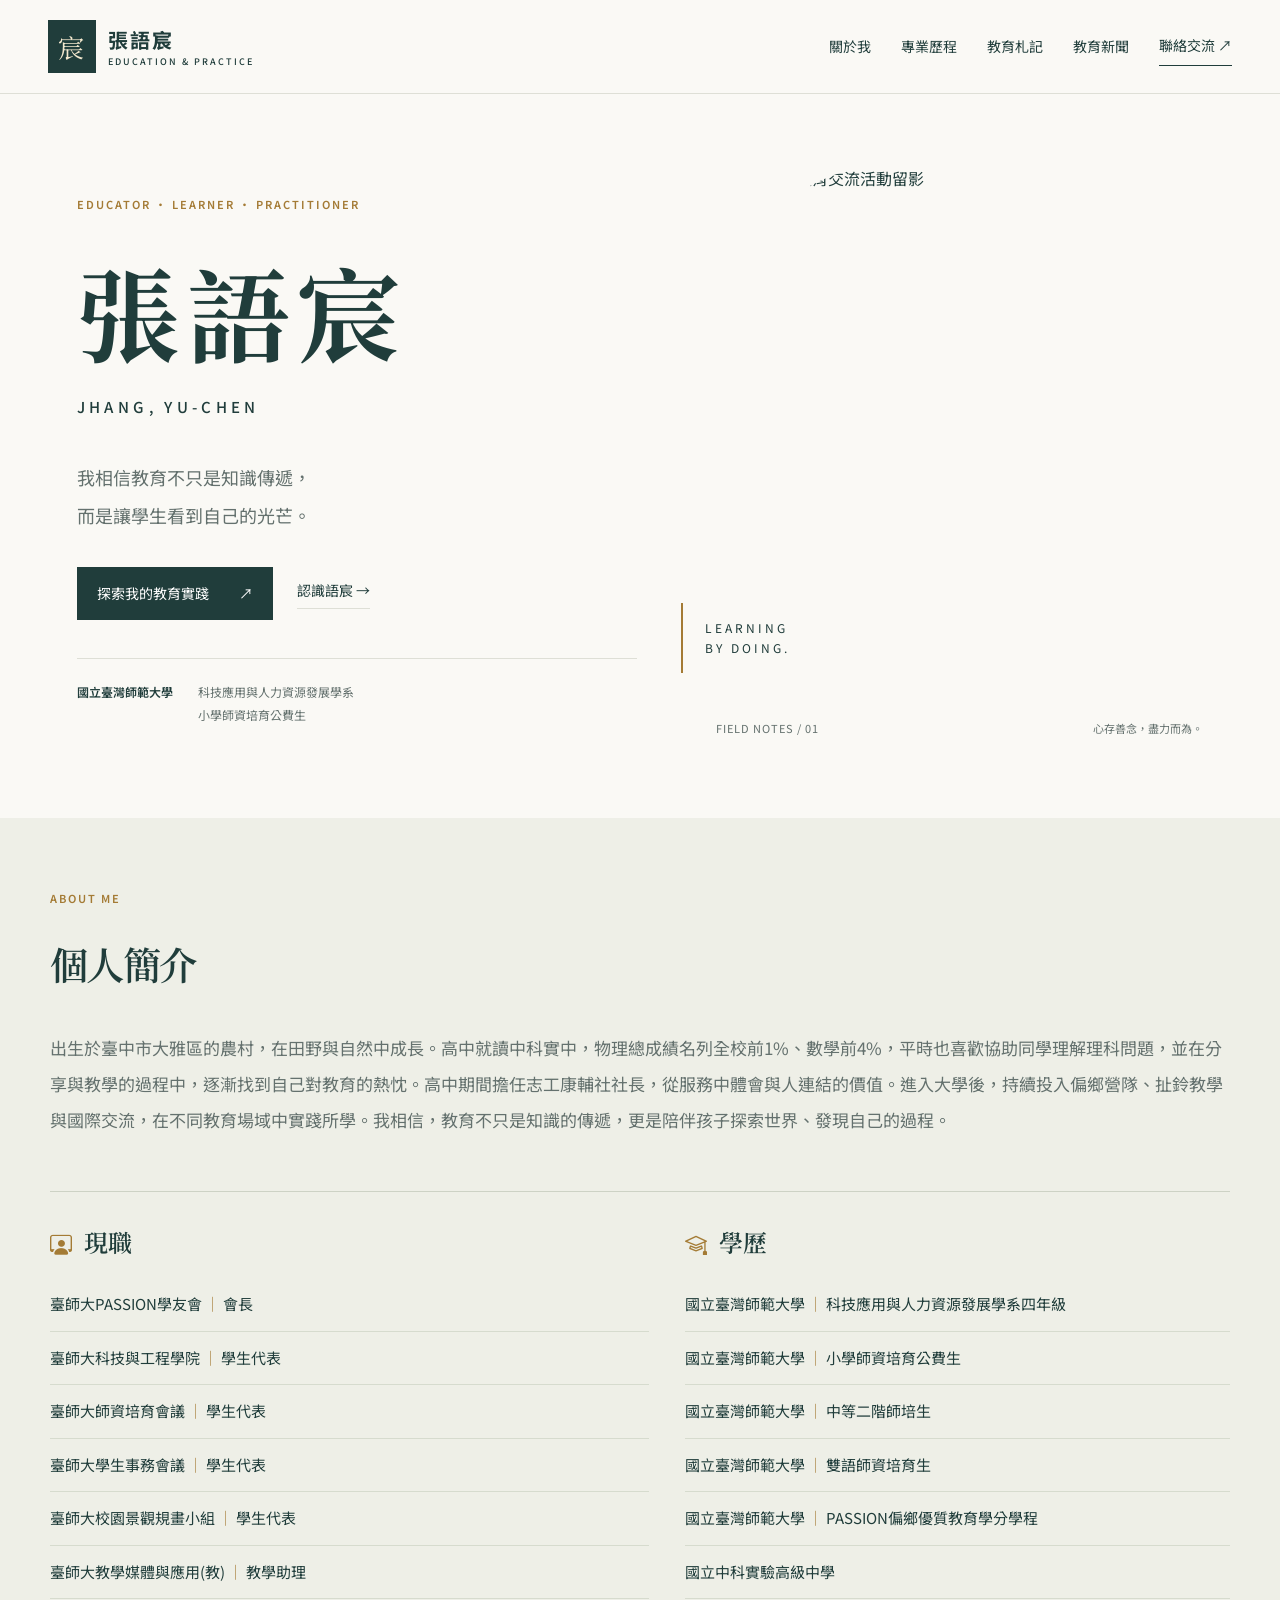
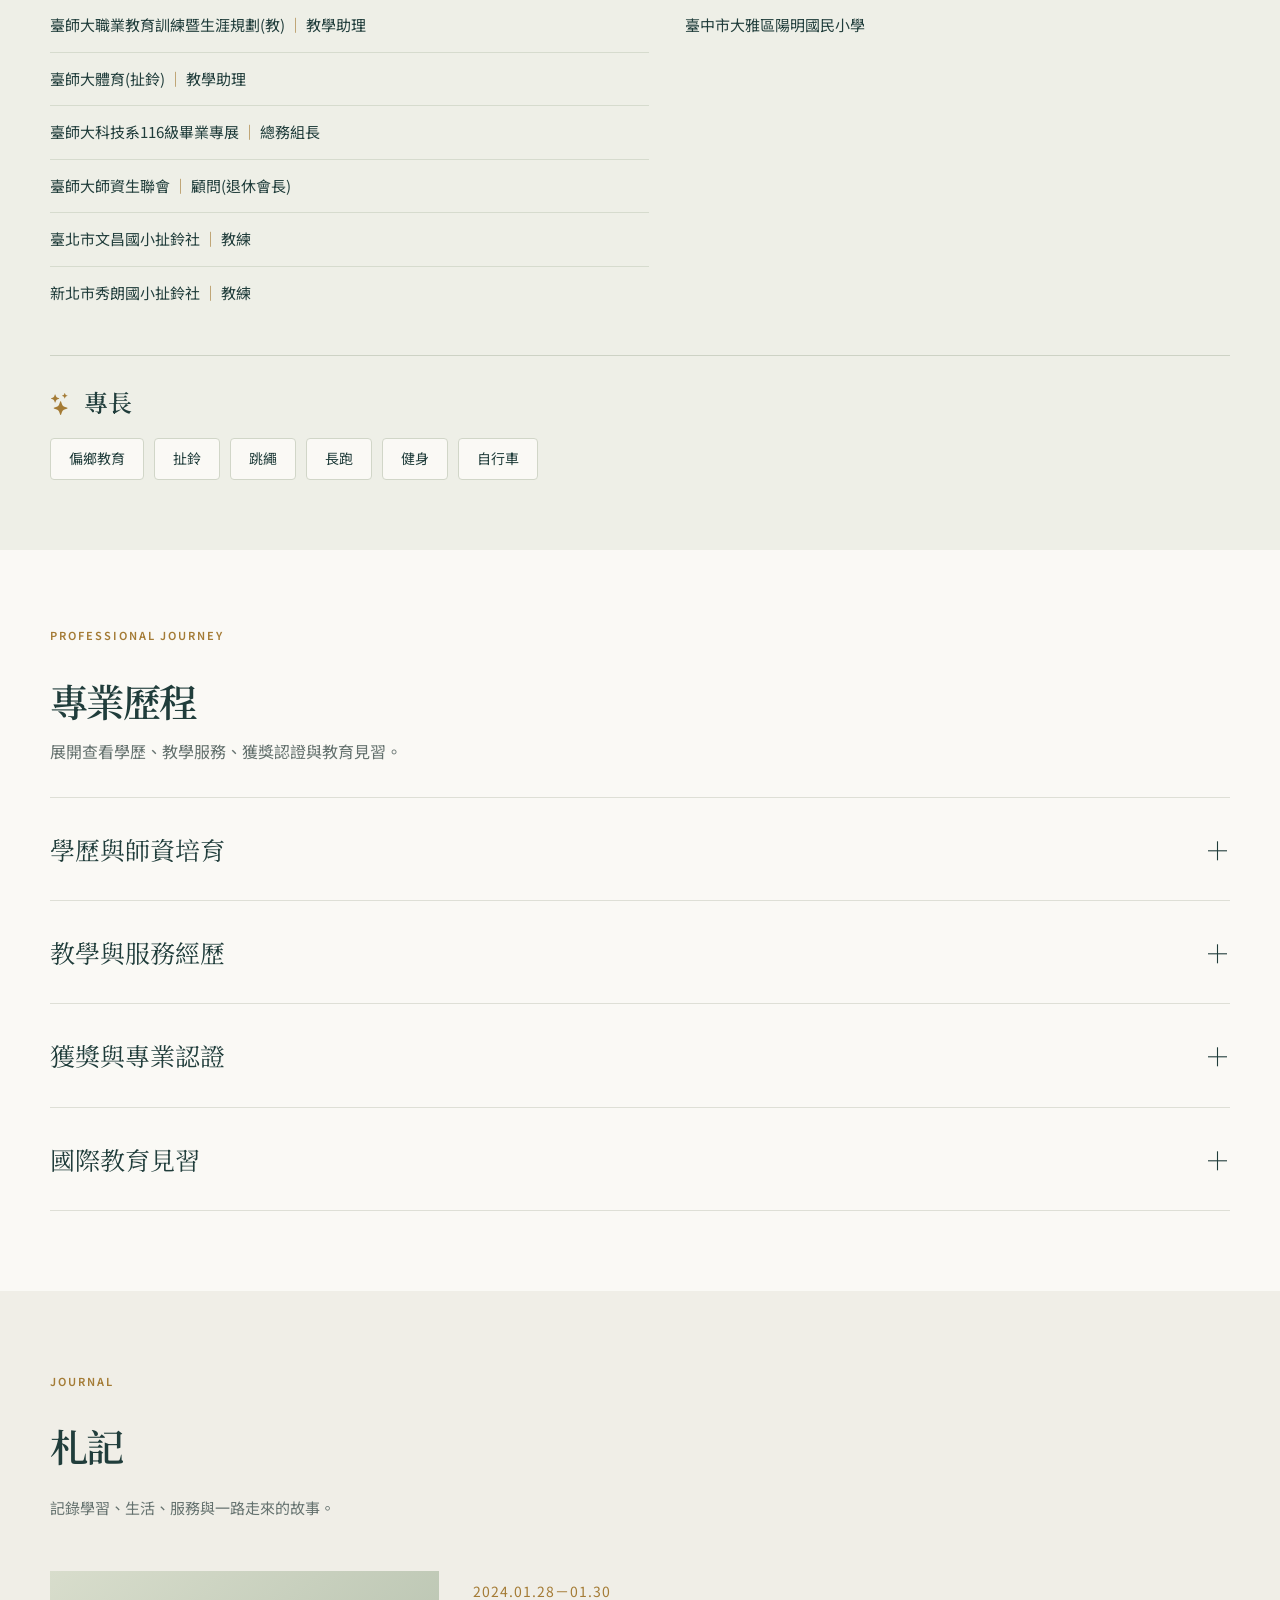
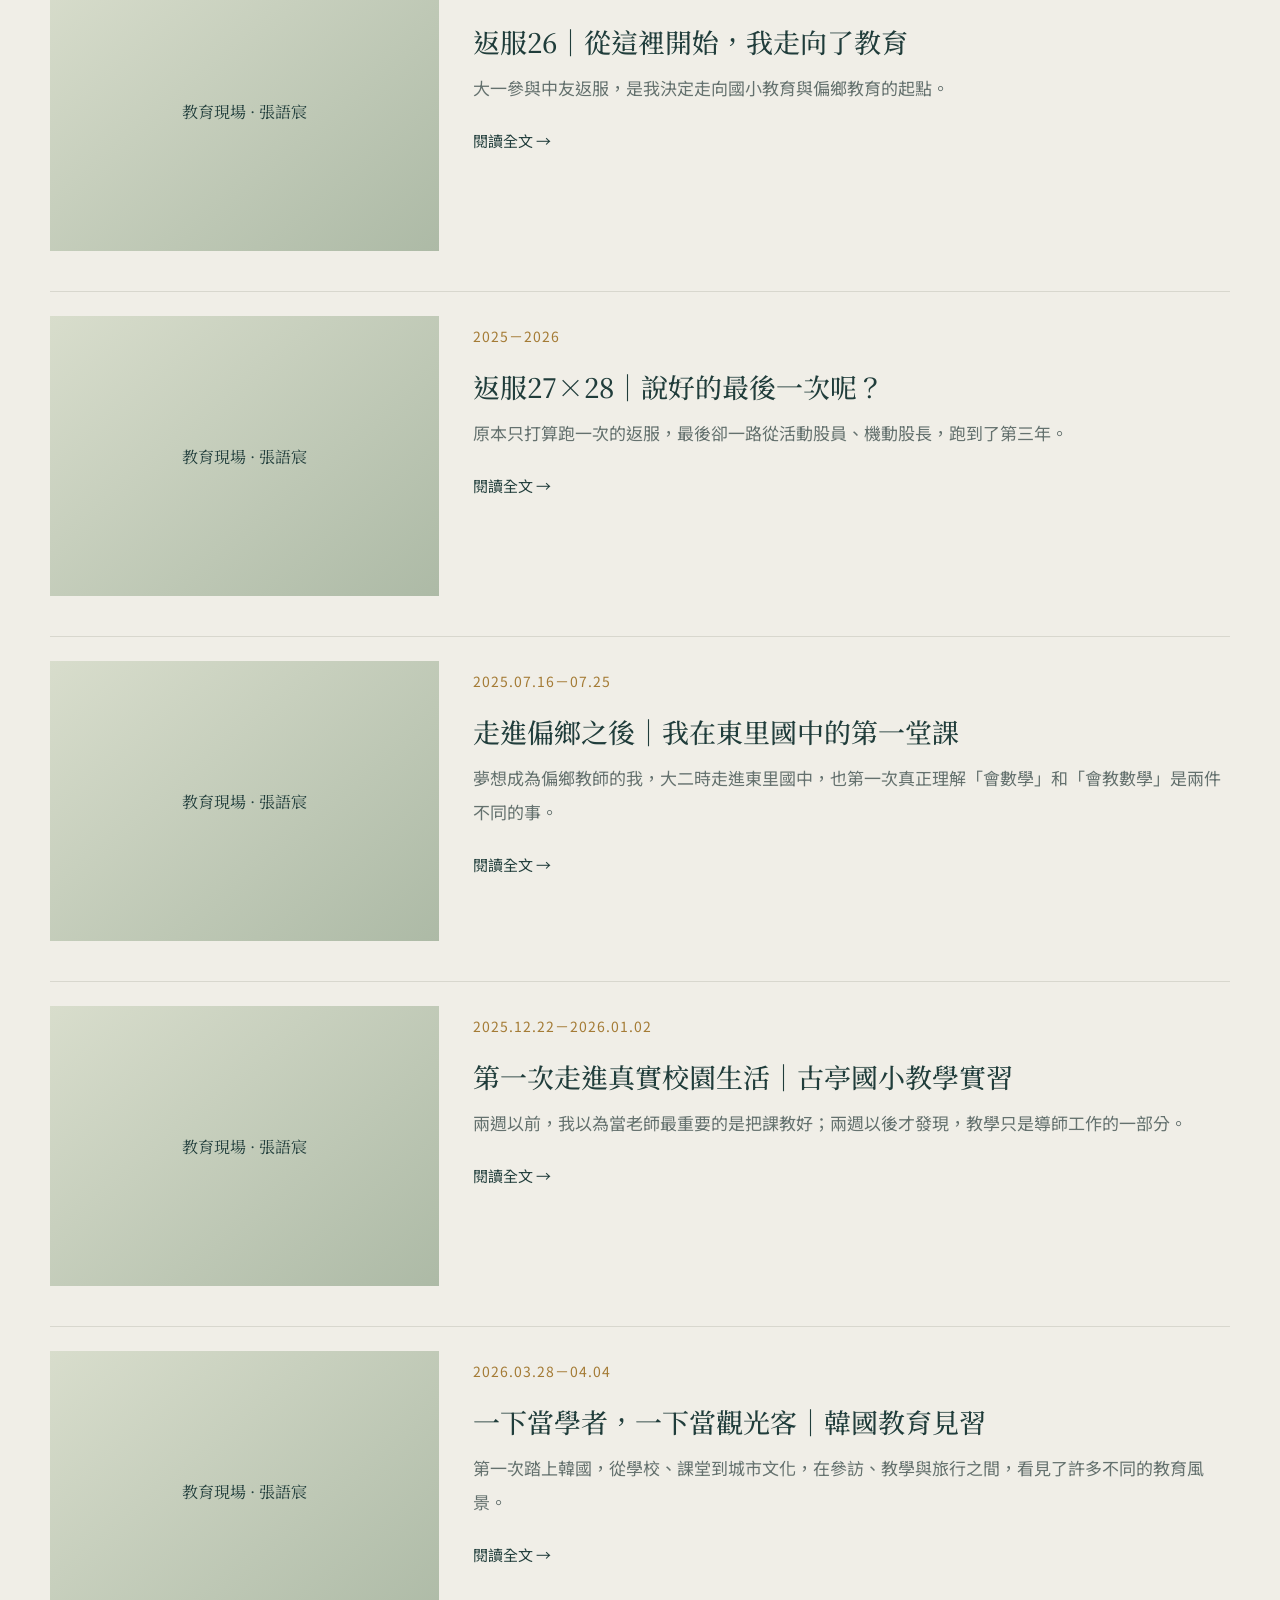
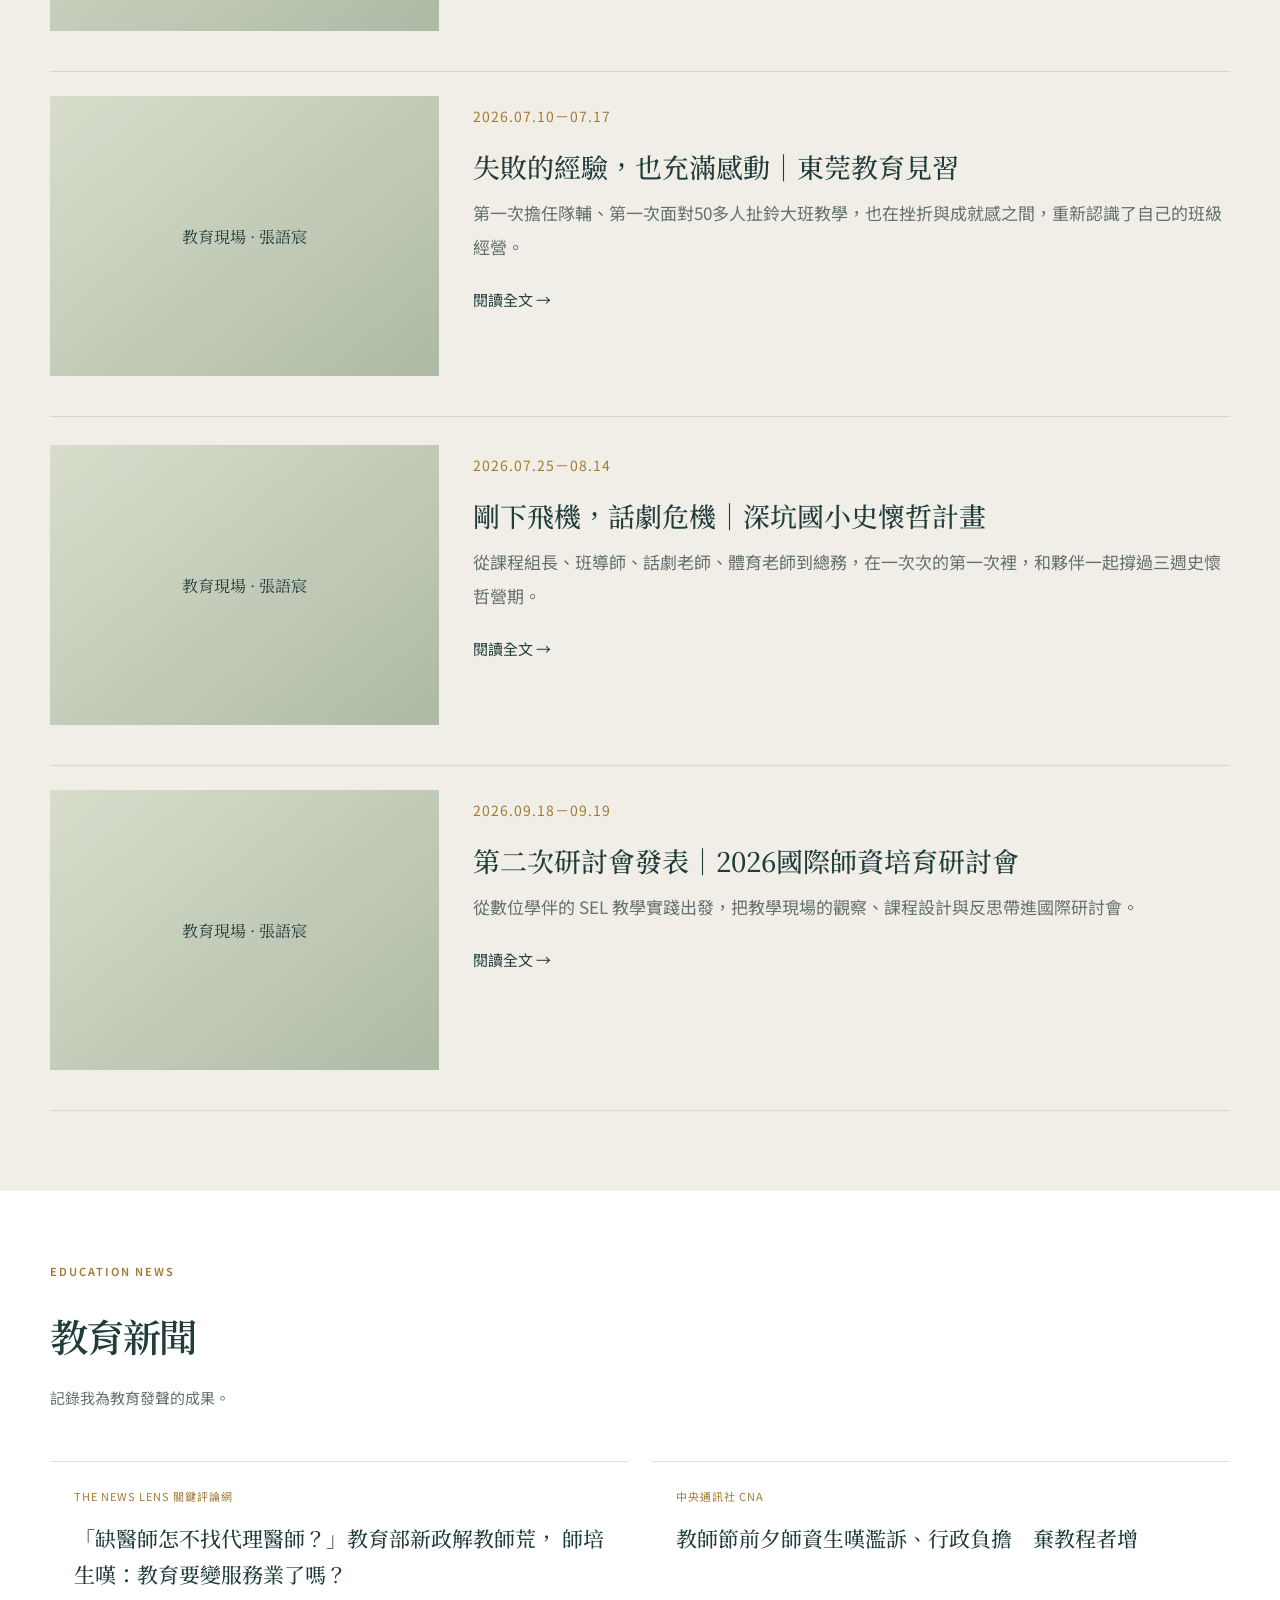
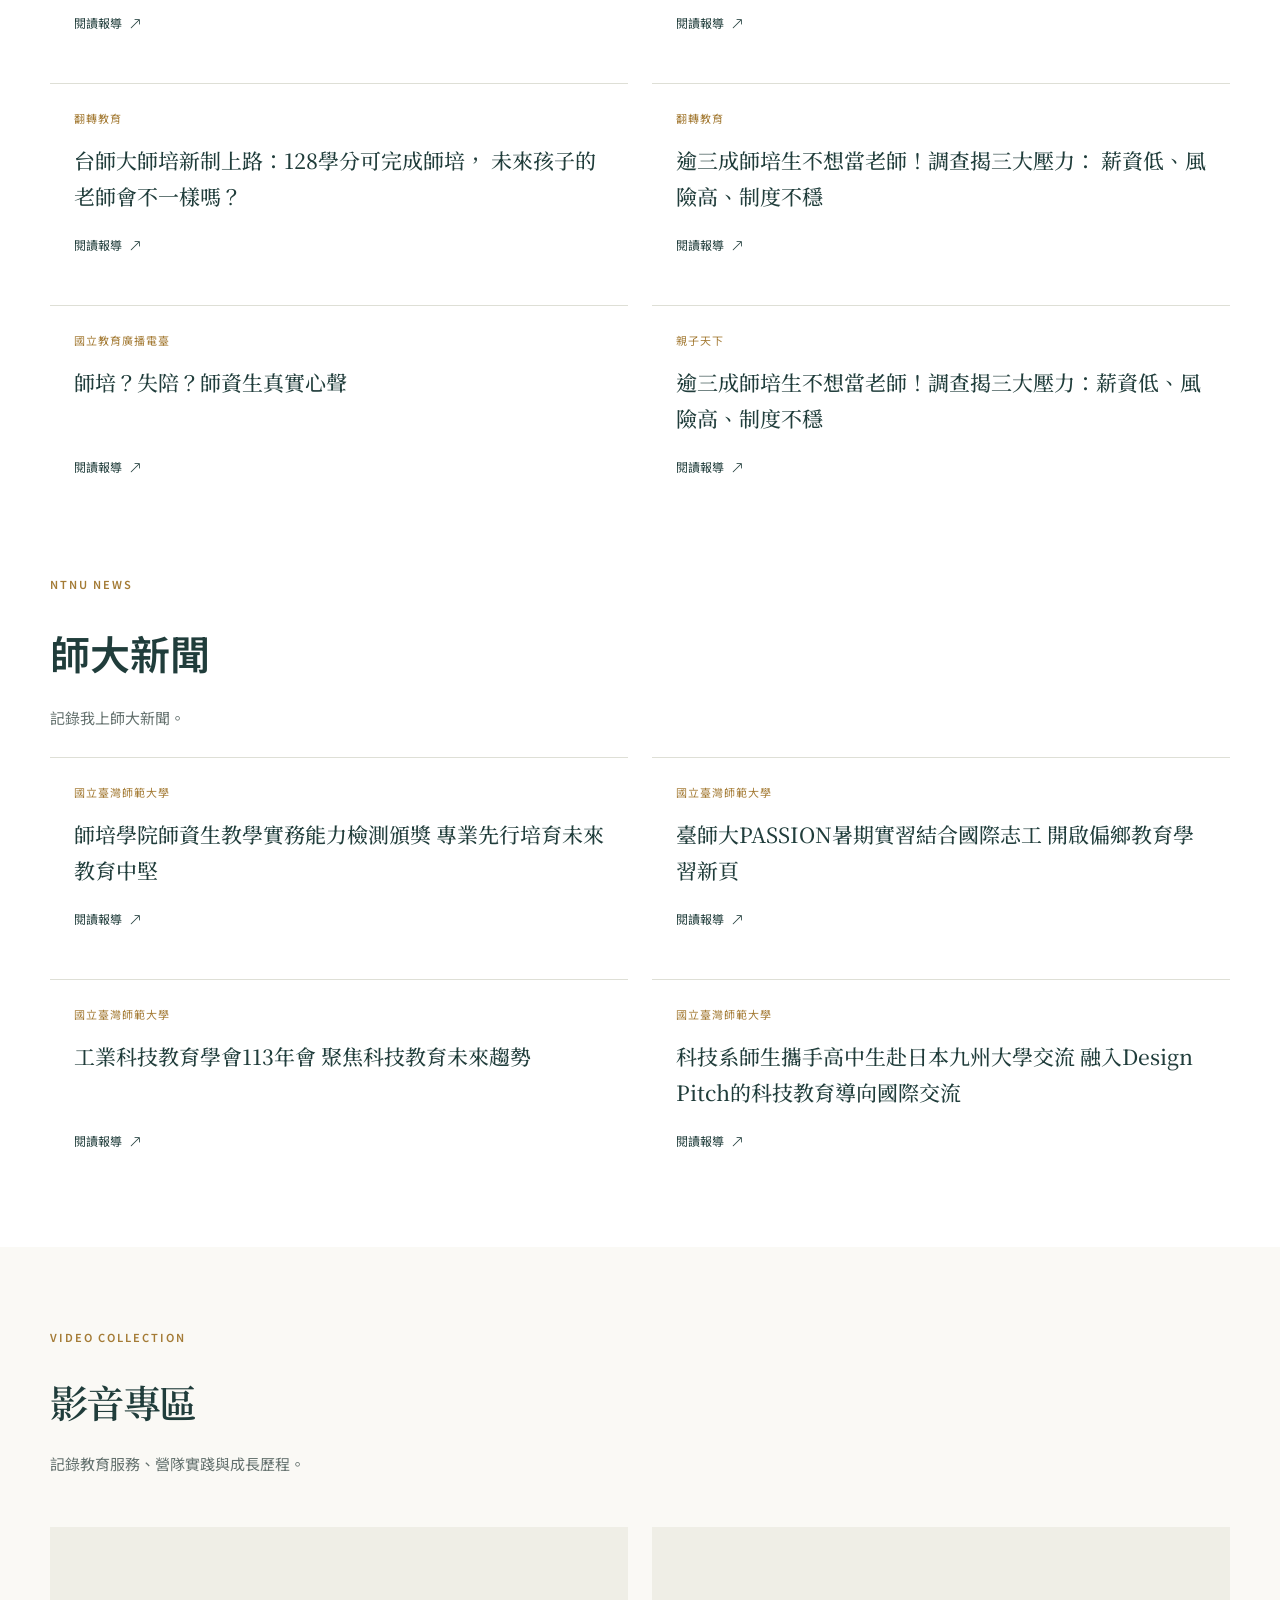
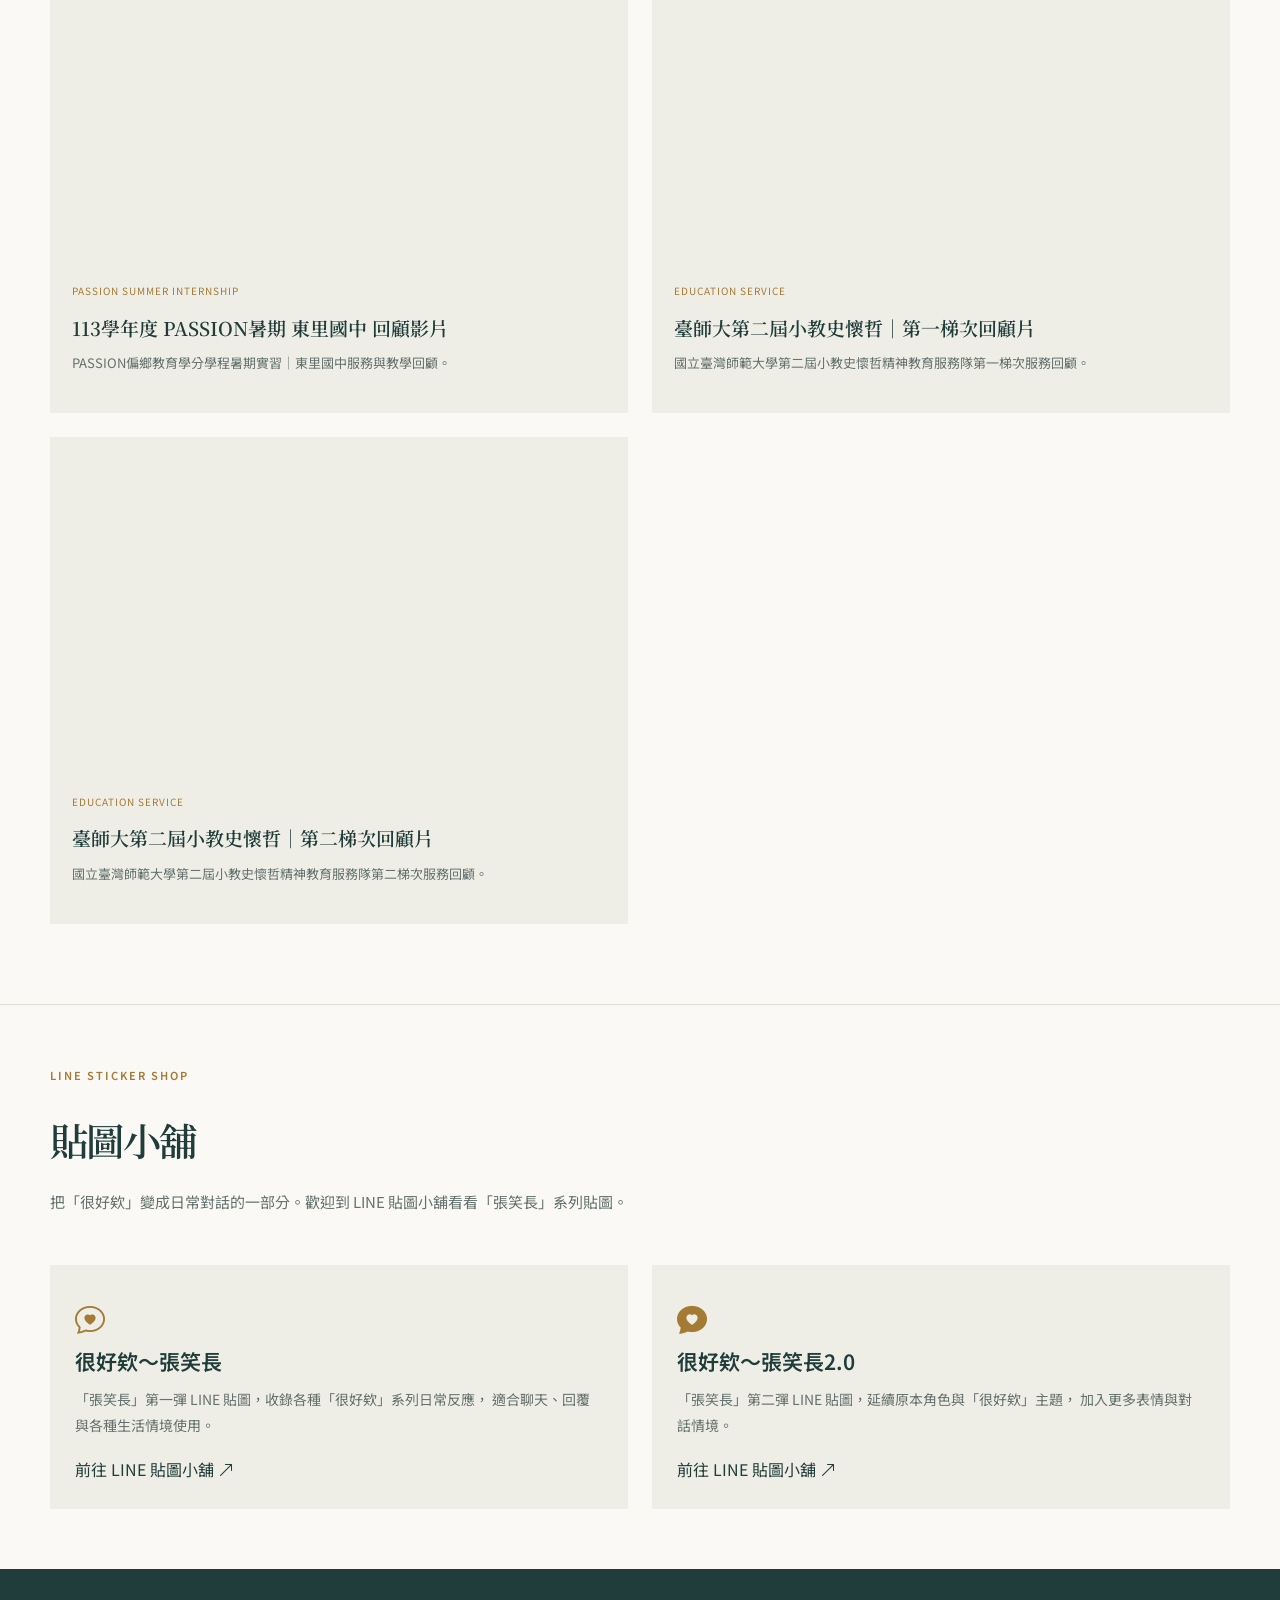
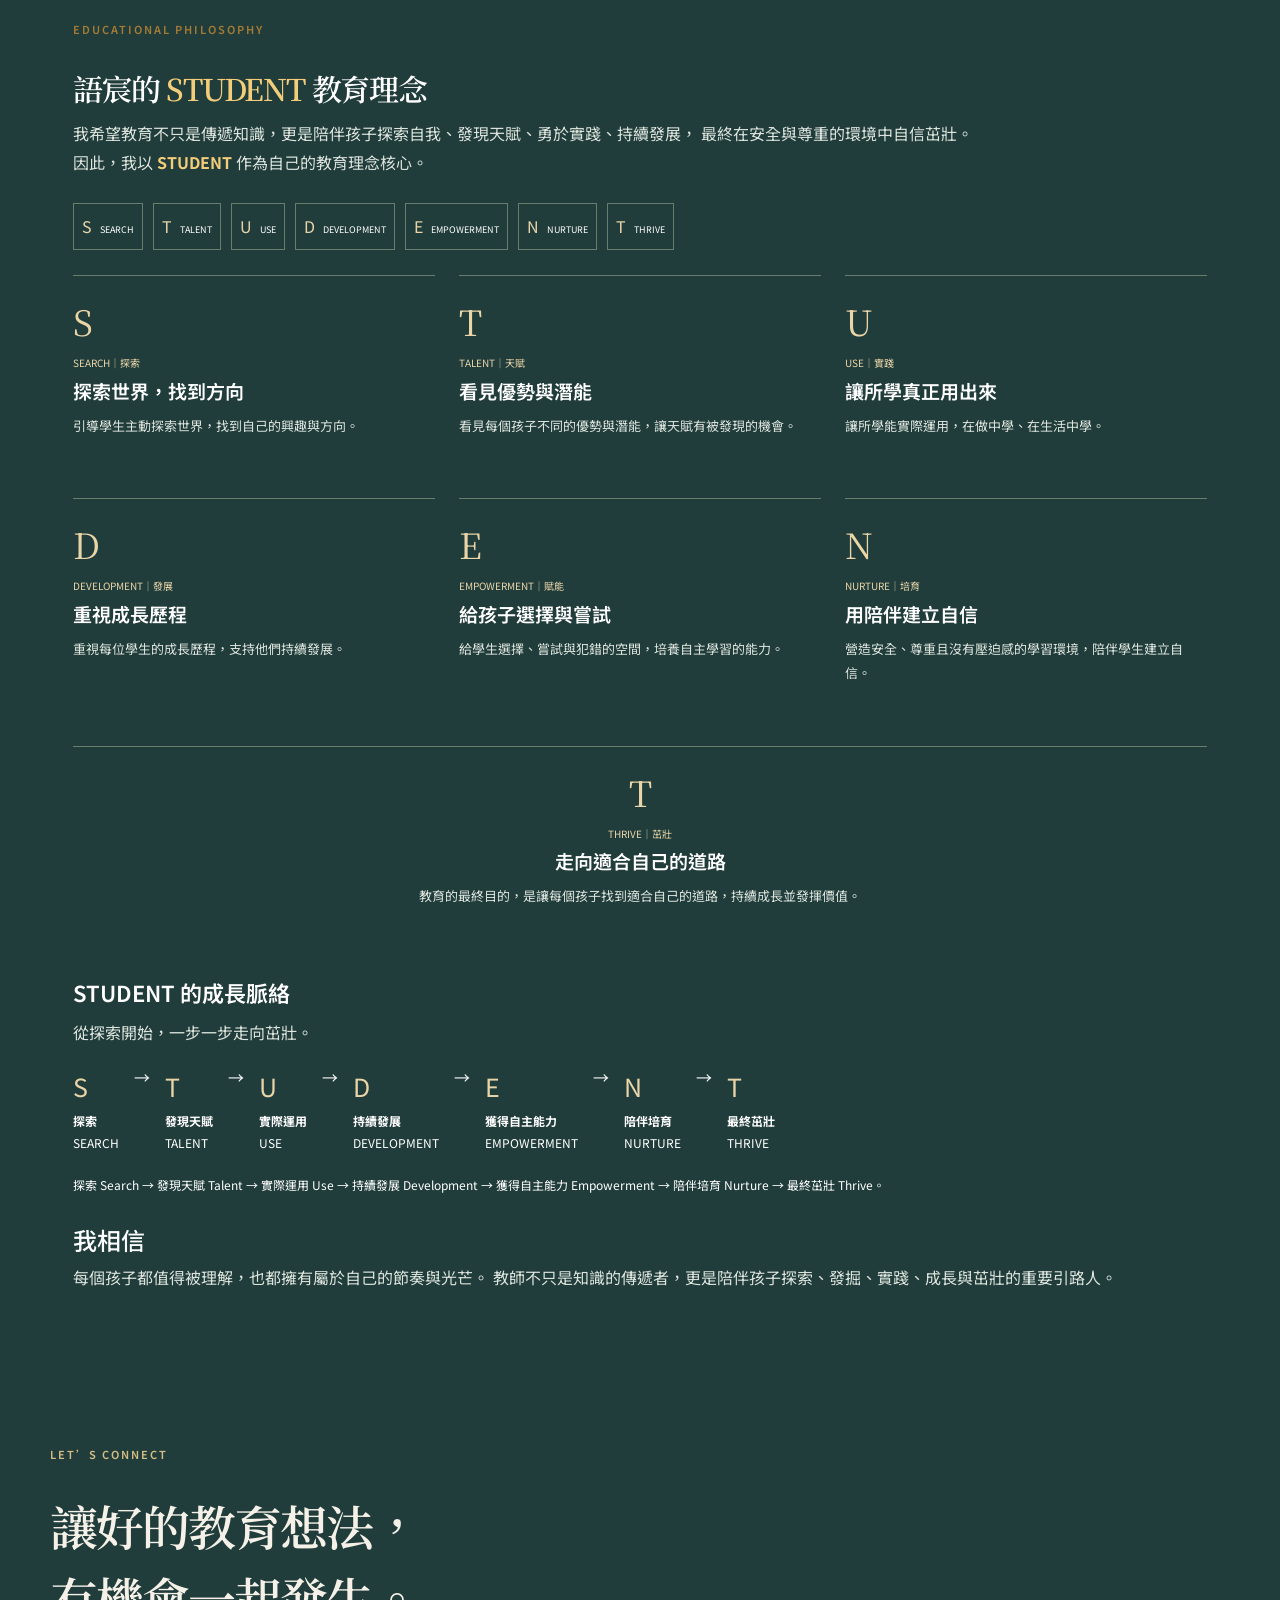
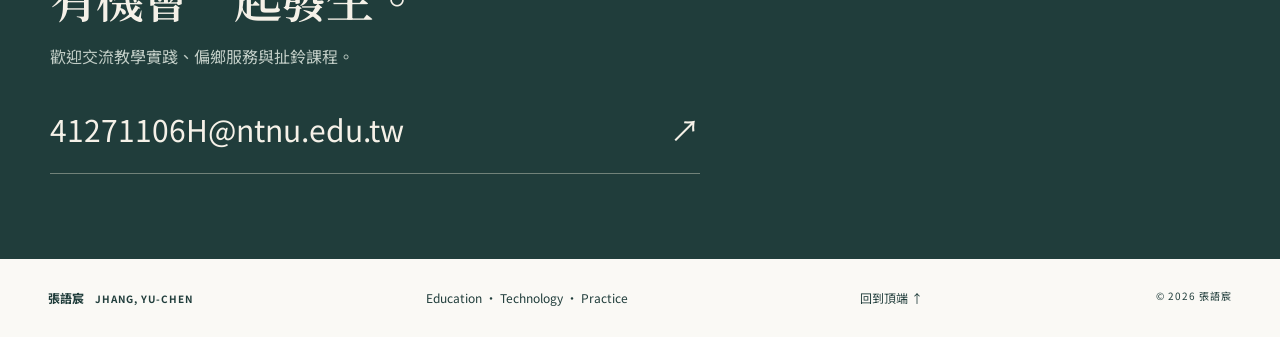
==== commit 478f0139: "Add elementary and secondary school leadership roles" ====
--- a/index.html
+++ b/index.html
@@ -62,6 +62,7 @@
           <h4 class="mt-3">
             臺中市大雅區陽明國小
           </h4>
+          <p class="text-secondary">自治市長</p>
 
         </div>
 
@@ -82,7 +83,8 @@
 
           <p class="text-secondary">
             國中部<br>
-            高中部市長獎畢業
+            高中部市長獎畢業<br>
+            Uni志工康輔社社長
           </p>
 
         </div>
@@ -104,6 +106,7 @@
 
           <p class="text-secondary">
             科技應用與人力資源發展學系<br>
+            國民小學師資培育公費生<br>
             中等二階師培生／生活科技<br>
             雙語師資培育生<br>
             PASSION偏鄉優質教育學分學程
--- a/editorial.css
+++ b/editorial.css
@@ -4,6 +4,10 @@
 .video-wrapper{aspect-ratio:16/9}.video-direct{display:block;font-size:12px;padding:12px 22px 0;color:var(--gold)}.video-info{padding:22px}.video-category{font-size:10px;color:var(--gold);letter-spacing:1px;margin-bottom:12px}
 @media(prefers-reduced-motion:reduce){html{scroll-behavior:auto}*,*:before,*:after{transition:none!important;animation:none!important}}
 
+/* STUDENT 最後一列：茁壯的字母、標題與說明整體置中。 */
+#philosophy .student-grid>div:last-child .student-card{text-align:center}
+#philosophy .student-grid>div:last-child .student-card-head{display:flex;flex-direction:column;align-items:center}
+#philosophy .student-grid>div:last-child .student-card p{max-width:760px;margin-inline:auto}
 /* 關於我：完整資料採分組列表，兼顧長職稱與手機閱讀。 */
 .about-facts{display:grid;grid-template-columns:1.1fr 1fr;gap:36px;margin-top:38px;padding-top:32px;border-top:1px solid #cdd2c5}
 .about-facts-group{min-width:0}.about-facts-group h3{display:flex;align-items:center;gap:12px;font:600 24px/1.5 var(--serif);margin:0 0 18px}.about-facts-group h3 i{font-size:22px;color:var(--gold)}
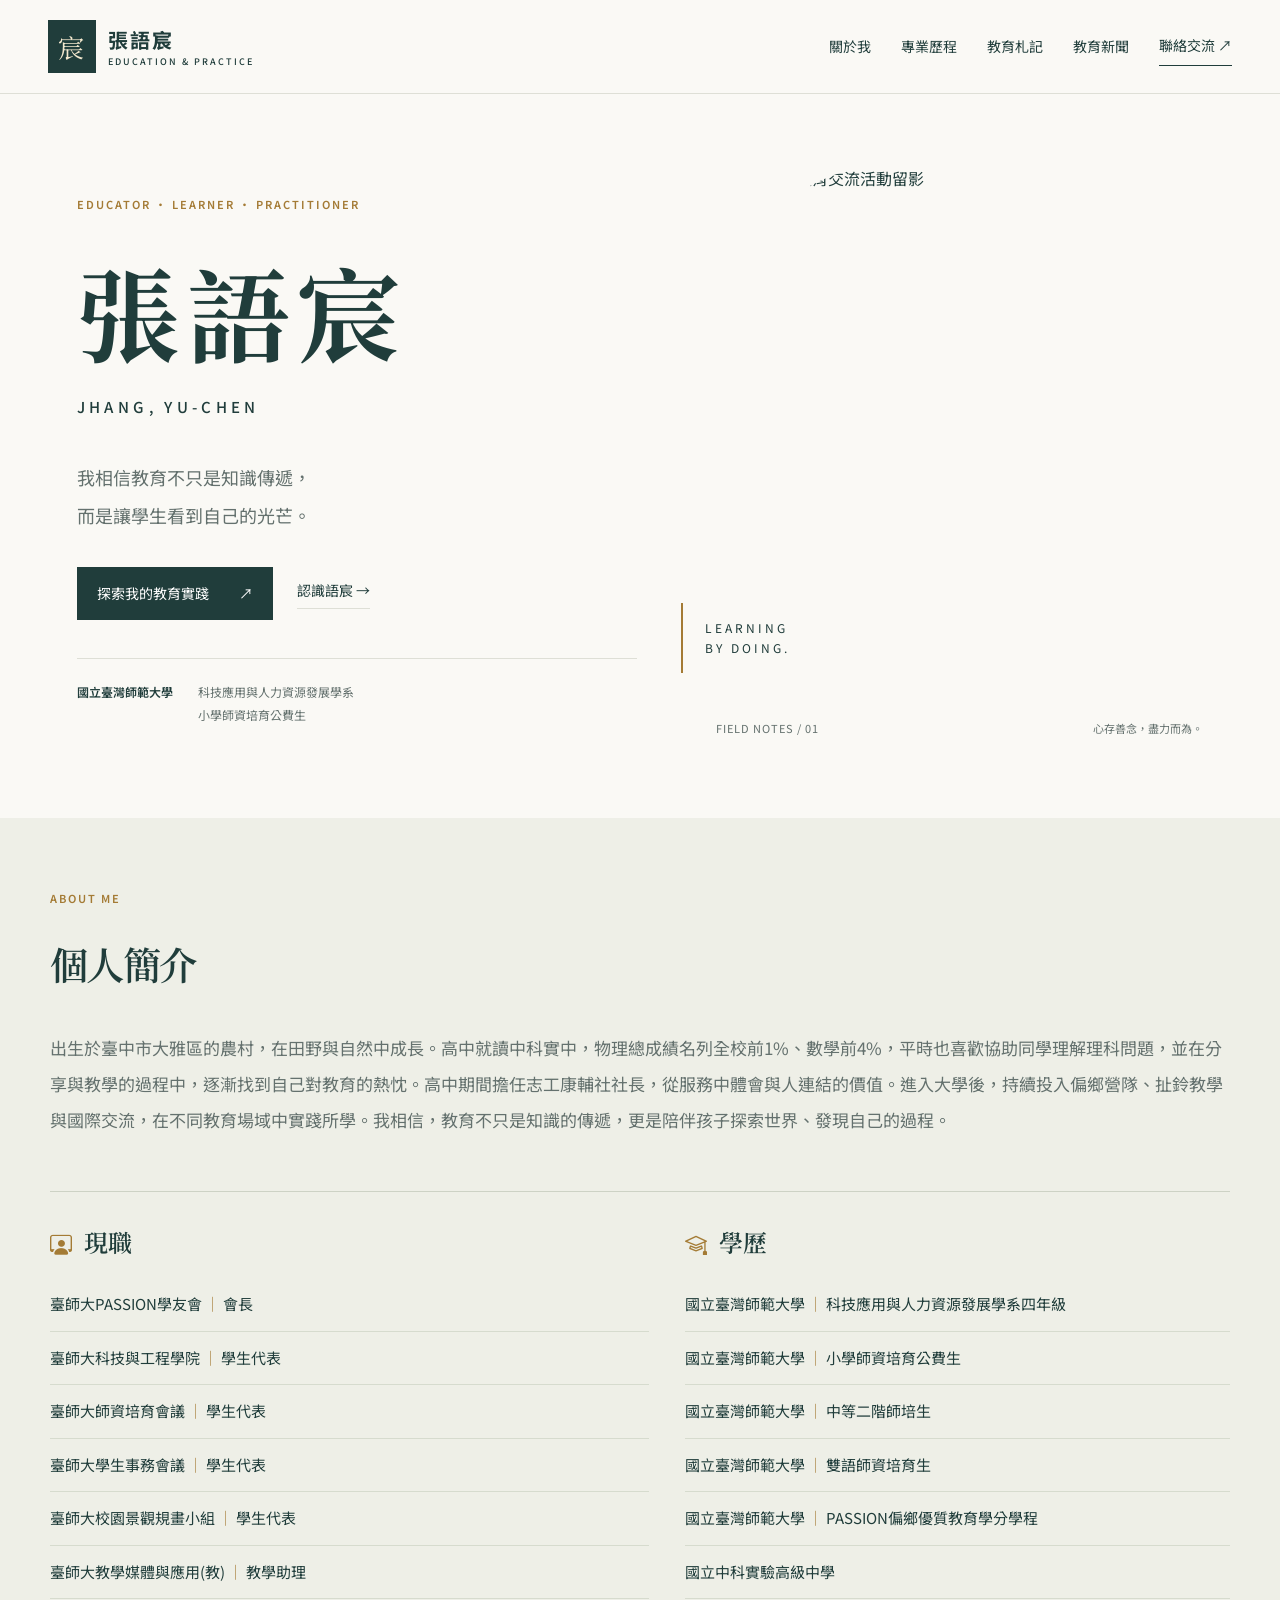
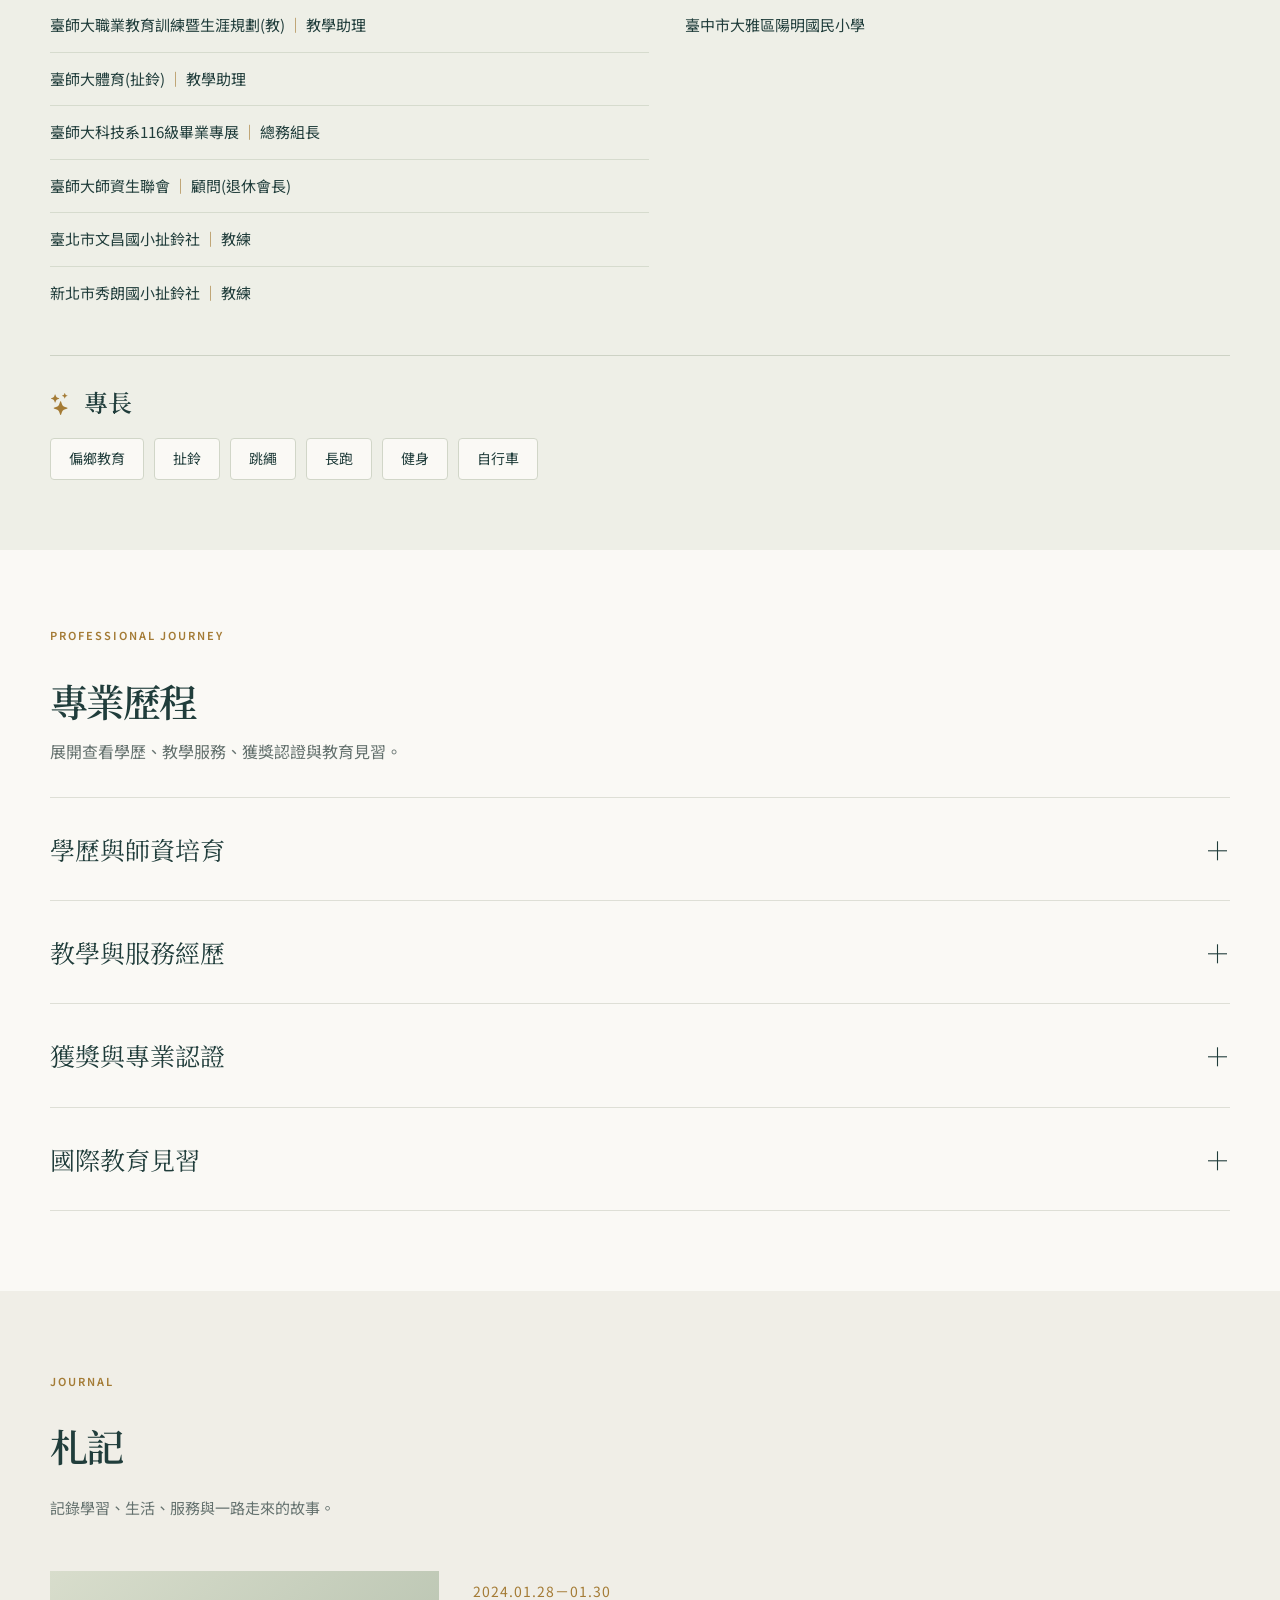
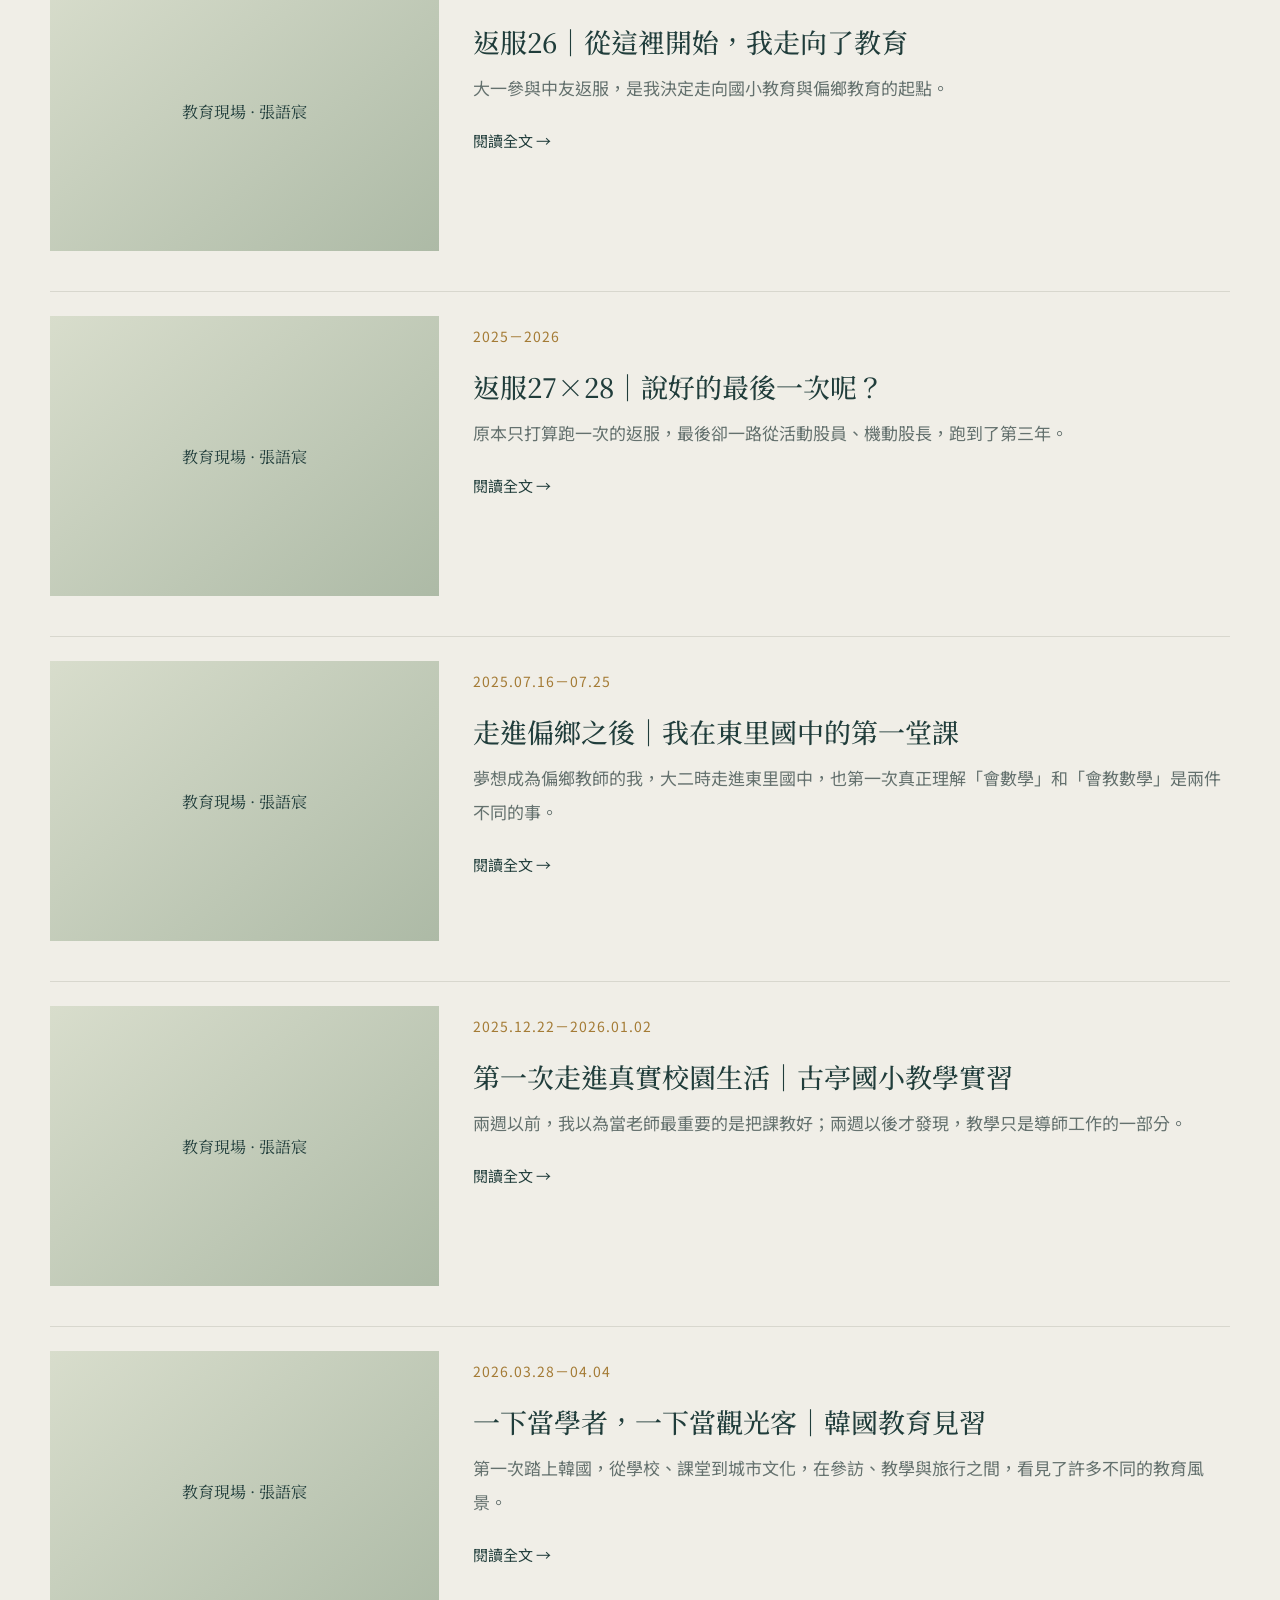
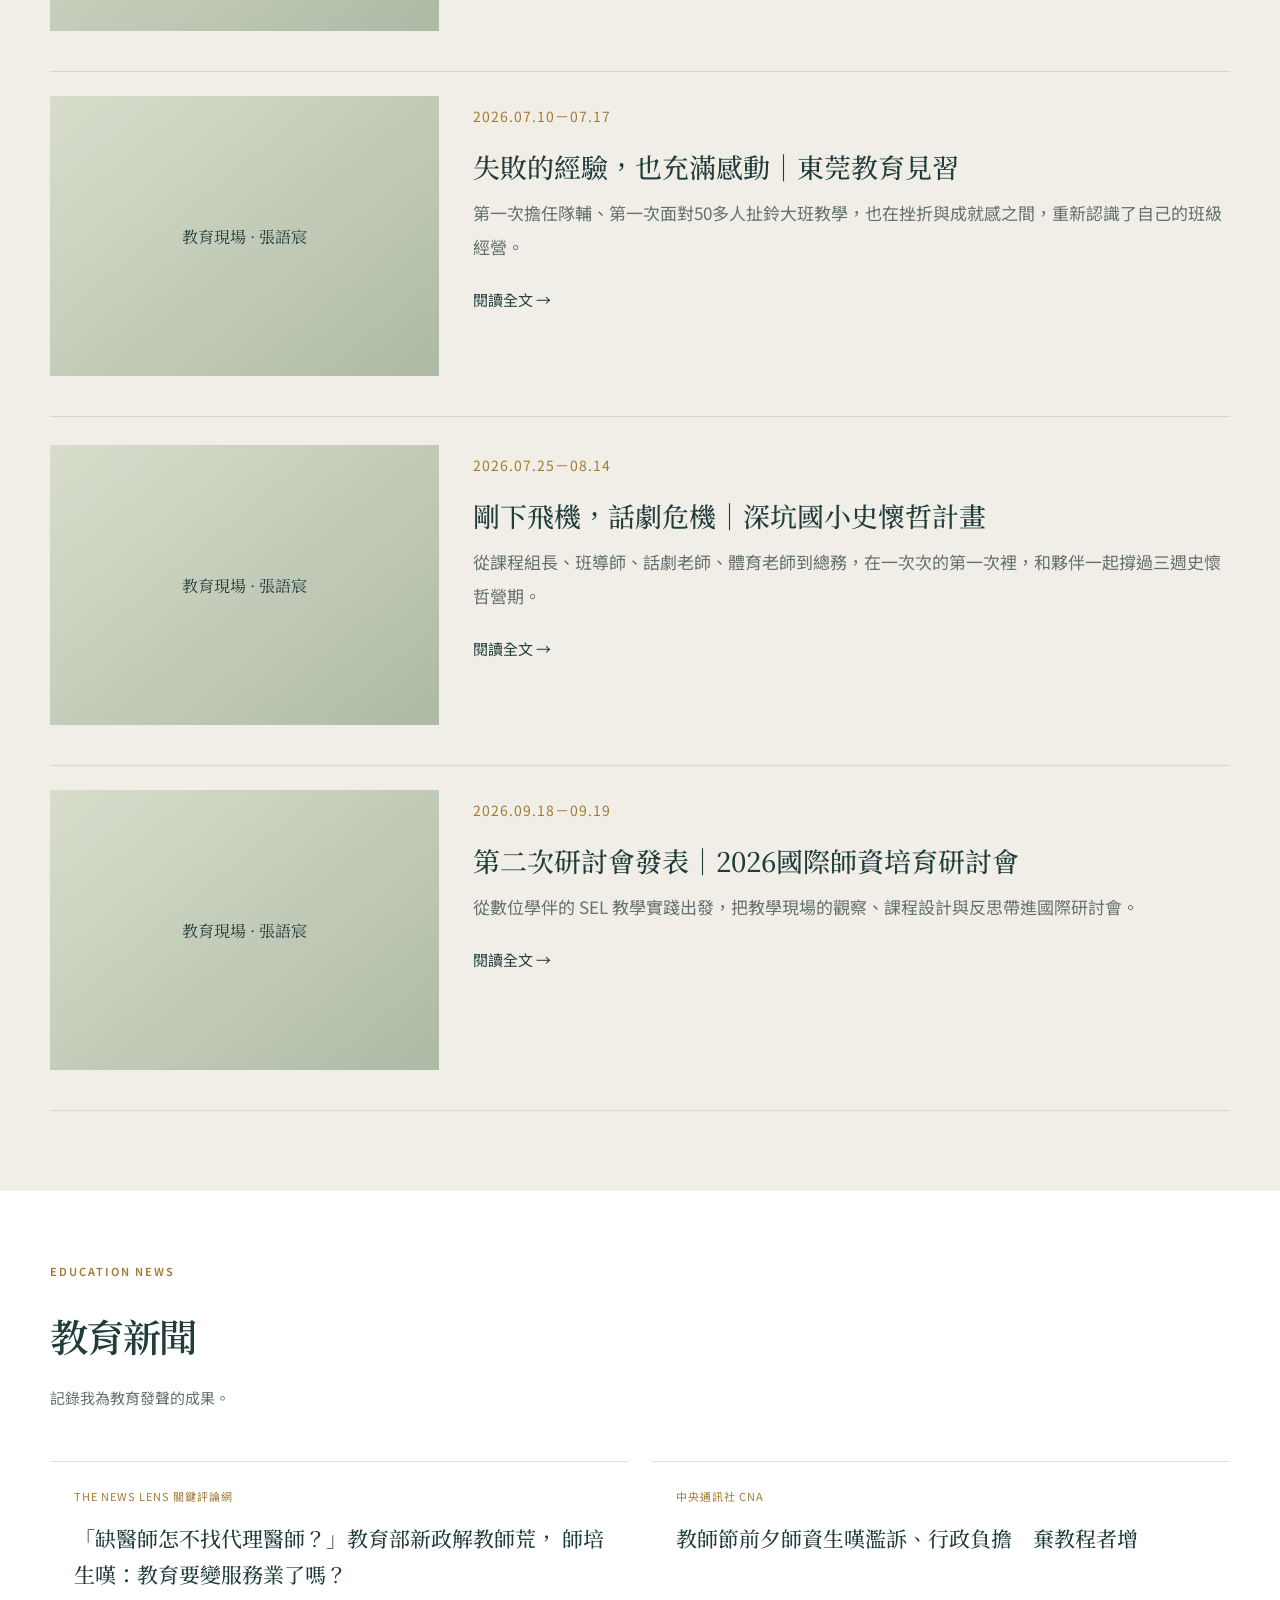
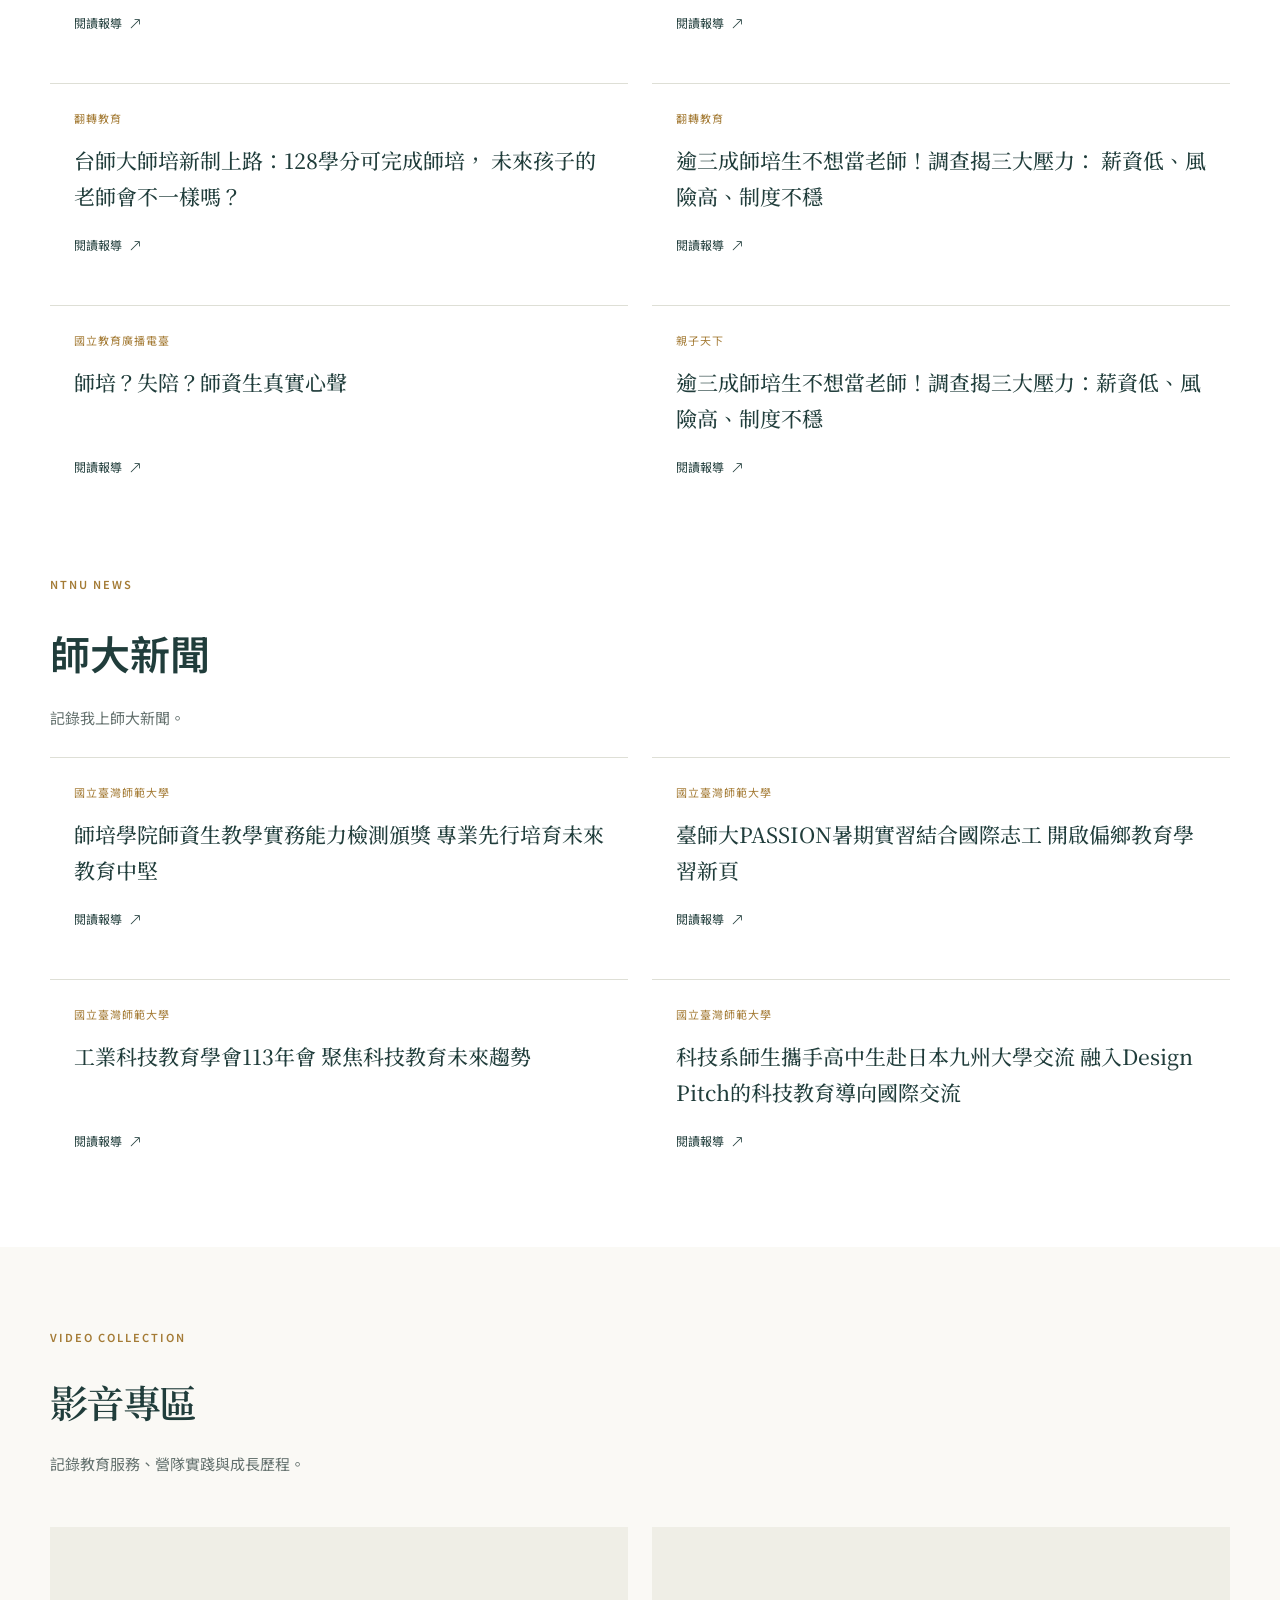
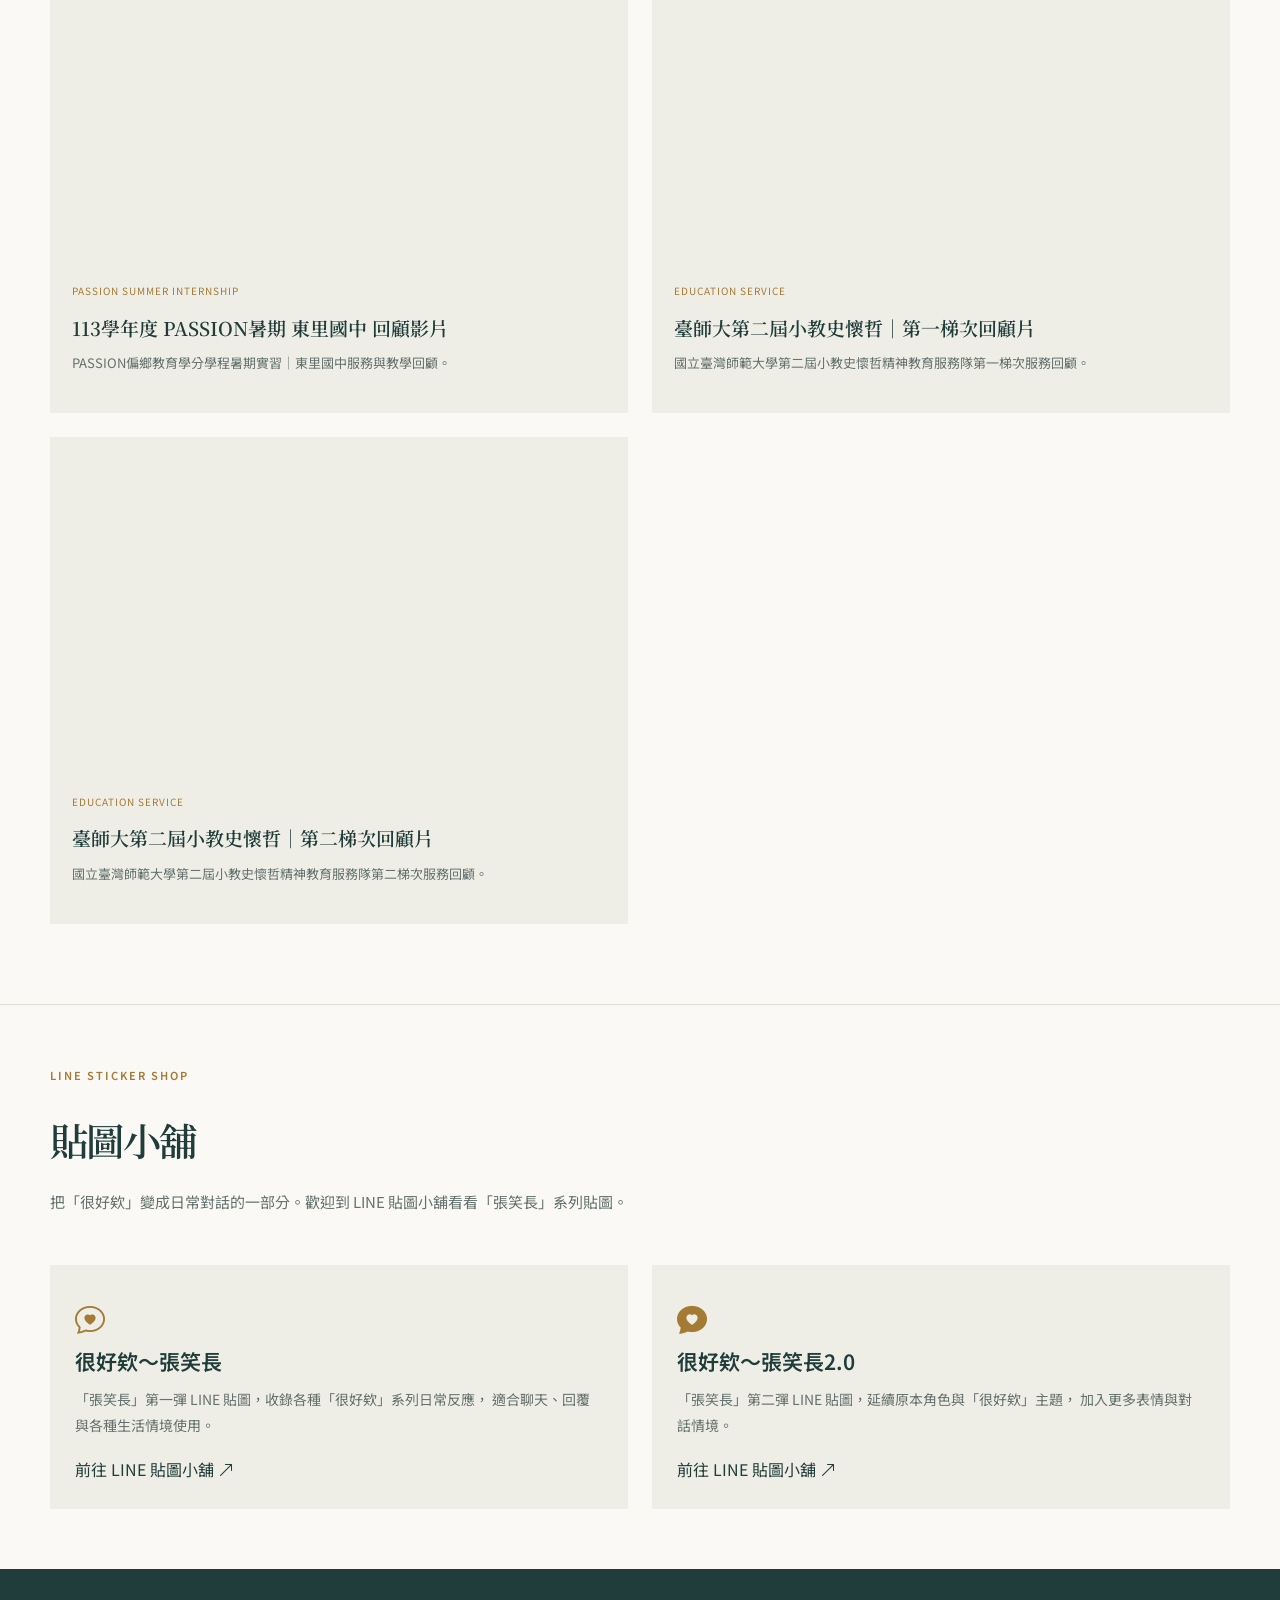
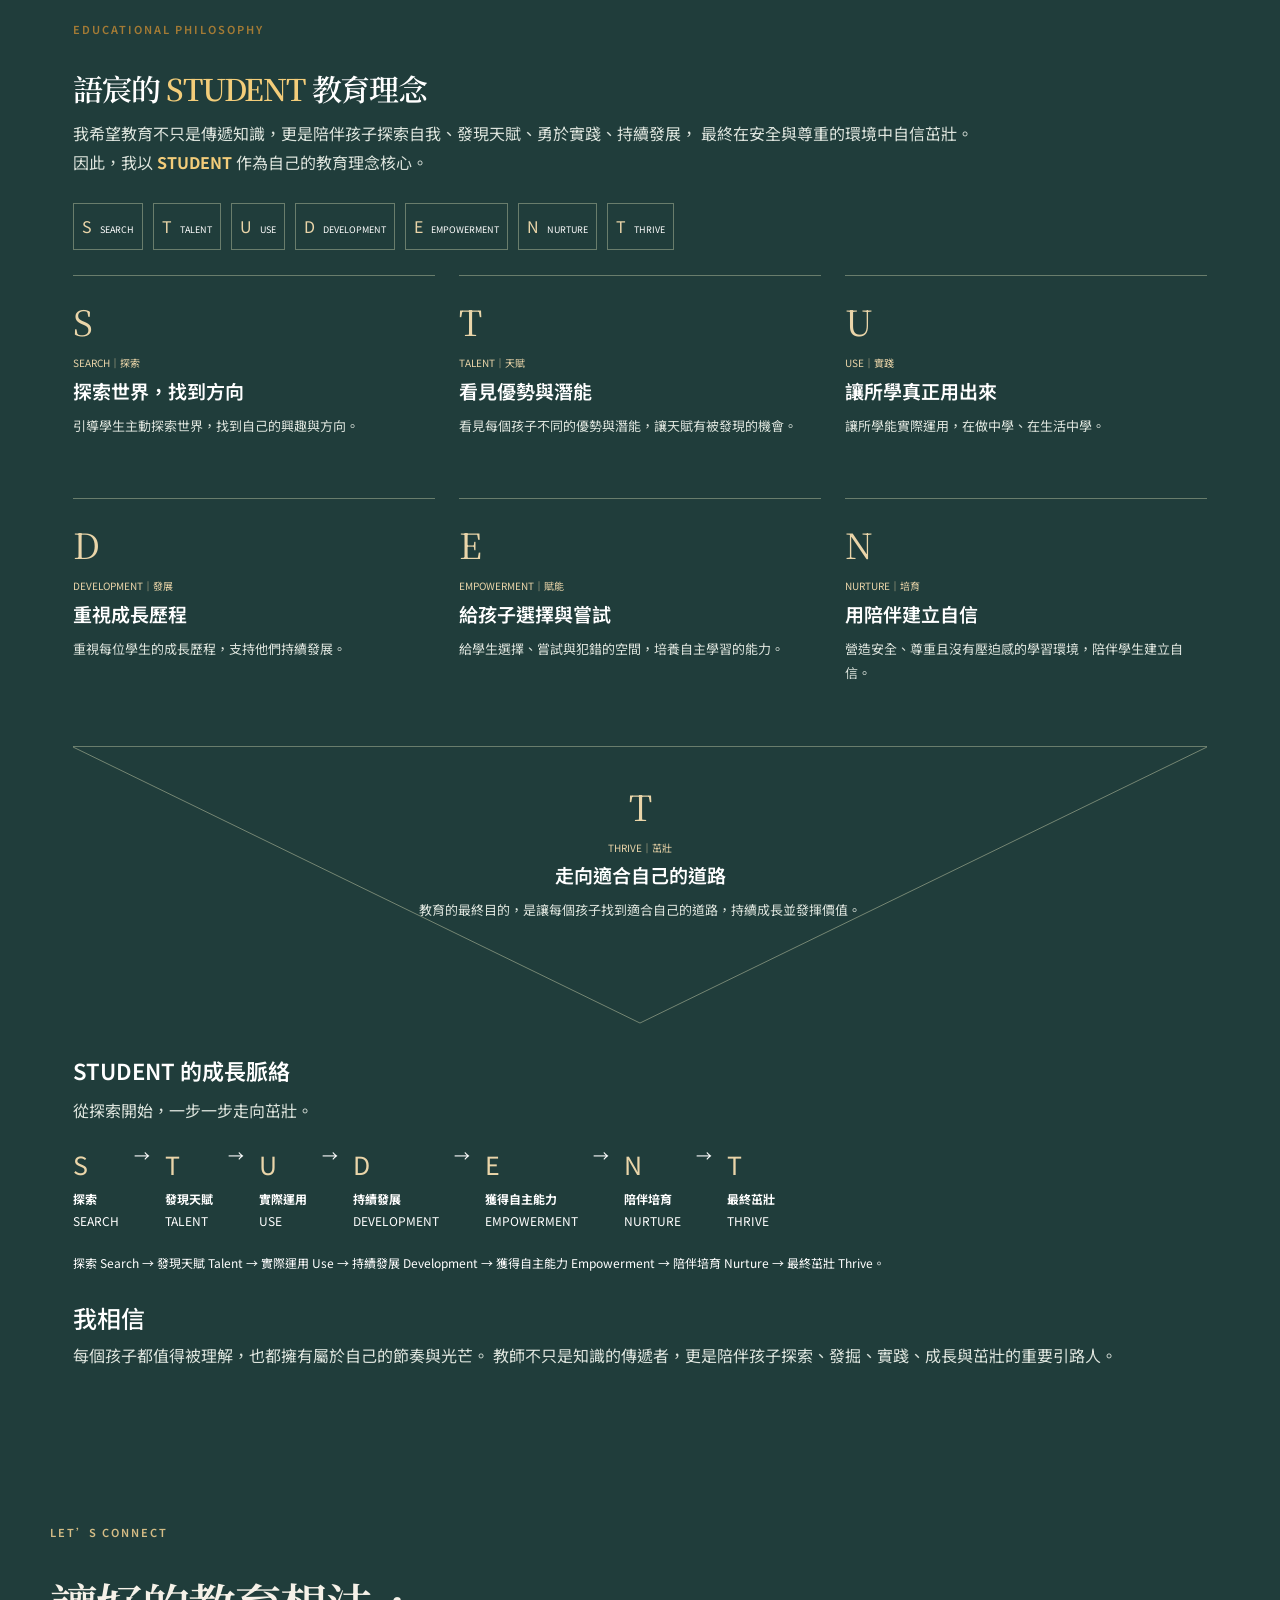
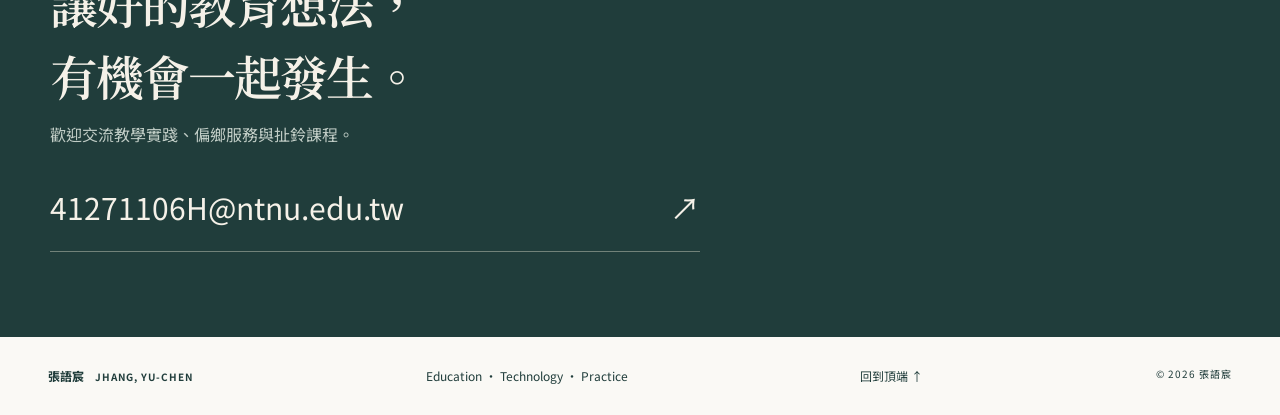
==== commit 922b3259: "Frame THRIVE card with two diagonal inverted triangle lines" ====
--- a/index.html
+++ b/index.html
@@ -1,5 +1,5 @@
 <!DOCTYPE html>
-<html lang="zh-Hant"><head><meta charset="UTF-8"><meta name="viewport" content="width=device-width,initial-scale=1"><meta name="description" content="張語宸的教育實踐作品集：偏鄉教育、科技融入教學、扯鈴與國際教育。"><title>張語宸｜教育實踐者</title><link rel="preconnect" href="https://fonts.googleapis.com"><link href="https://fonts.googleapis.com/css2?family=Noto+Sans+TC:wght@400;500;600;700;900&family=Noto+Serif+TC:wght@400;600;700;900&display=swap" rel="stylesheet"><link href="https://cdn.jsdelivr.net/npm/bootstrap@5.3.3/dist/css/bootstrap.min.css" rel="stylesheet"><link href="https://cdn.jsdelivr.net/npm/bootstrap-icons@1.11.3/font/bootstrap-icons.css" rel="stylesheet"><link href="editorial.css?v=about-facts-1" rel="stylesheet"></head>
+<html lang="zh-Hant"><head><meta charset="UTF-8"><meta name="viewport" content="width=device-width,initial-scale=1"><meta name="description" content="張語宸的教育實踐作品集：偏鄉教育、科技融入教學、扯鈴與國際教育。"><title>張語宸｜教育實踐者</title><link rel="preconnect" href="https://fonts.googleapis.com"><link href="https://fonts.googleapis.com/css2?family=Noto+Sans+TC:wght@400;500;600;700;900&family=Noto+Serif+TC:wght@400;600;700;900&display=swap" rel="stylesheet"><link href="https://cdn.jsdelivr.net/npm/bootstrap@5.3.3/dist/css/bootstrap.min.css" rel="stylesheet"><link href="https://cdn.jsdelivr.net/npm/bootstrap-icons@1.11.3/font/bootstrap-icons.css" rel="stylesheet"><link href="editorial.css?v=thrive-triangle-1" rel="stylesheet"></head>
 <body><a class="skip" href="#main">跳至主要內容</a><header class="topbar"><a class="brand" href="#home"><span class="brand-seal">宸</span><span>張語宸<small>EDUCATION & PRACTICE</small></span></a><button class="menu-toggle" aria-expanded="false" aria-controls="navigation">選單 <span>＋</span></button><nav id="navigation" aria-label="主要導覽"><a href="#about">關於我</a><a href="#credentials">專業歷程</a><a href="#journal">教育札記</a><a href="#news">教育新聞</a><a class="nav-contact" href="#contact">聯絡交流 ↗</a></nav></header><main id="main"><section id="home" class="opening"><div class="opening-copy"><p class="eyebrow">EDUCATOR · LEARNER · PRACTITIONER</p><h1 class="cover-name">張語宸</h1><p class="cover-english">JHANG, YU-CHEN</p><p class="opening-description">我相信教育不只是知識傳遞，<br>而是讓學生看到自己的光芒。</p><div class="hero-actions"><a class="button-solid" href="#experience">探索我的教育實踐 <span>↗</span></a><a class="text-link" href="#about">認識語宸 →</a></div><div class="hero-note"><span>國立臺灣師範大學</span><span>科技應用與人力資源發展學系<br>小學師資培育公費生</span></div></div><figure class="opening-photo"><img src="https://drive.google.com/thumbnail?id=1sSdpO1-4pQKcyrdKAppt0qUFcLQikh1d&sz=w1600" alt="張語宸於教育交流活動留影" fetchpriority="high"><figcaption><span>FIELD NOTES / 01</span>心存善念，盡力而為。</figcaption><span class="photo-index" aria-hidden="true">LEARNING<br>BY DOING.</span></figure></section><section id="about" class="soft">
 
   <div class="container">
@@ -2021,15 +2021,15 @@
       </div>
 
       <div class="col-md-12">
-        <div class="student-card thrive-card">
-          <div class="student-card-head">
+        <div class="student-card thrive-card" style="text-align:center"><svg class="thrive-triangle" viewBox="0 0 1000 400" preserveAspectRatio="none" aria-hidden="true" focusable="false"><path d="M 0 0 L 500 400 L 1000 0"/></svg>
+          <div class="student-card-head" style="display:flex;flex-direction:column;align-items:center">
             <div class="student-card-letter">T</div>
             <div class="student-card-title">
               <small>THRIVE｜茁壯</small>
               <h3>走向適合自己的道路</h3>
             </div>
           </div>
-          <p>教育的最終目的，是讓每個孩子找到適合自己的道路，持續成長並發揮價值。</p>
+          <p style="max-width:760px;margin-left:auto;margin-right:auto">教育的最終目的，是讓每個孩子找到適合自己的道路，持續成長並發揮價值。</p>
         </div>
       </div>
 
--- a/editorial.css
+++ b/editorial.css
@@ -4,6 +4,12 @@
 .video-wrapper{aspect-ratio:16/9}.video-direct{display:block;font-size:12px;padding:12px 22px 0;color:var(--gold)}.video-info{padding:22px}.video-category{font-size:10px;color:var(--gold);letter-spacing:1px;margin-bottom:12px}
 @media(prefers-reduced-motion:reduce){html{scroll-behavior:auto}*,*:before,*:after{transition:none!important;animation:none!important}}
 
+/* 茁壯以兩側斜線匯聚成倒三角形，文字保持完整可讀。 */
+#philosophy .thrive-card{position:relative;padding:34px 20px 100px;isolation:isolate}
+#philosophy .thrive-triangle{position:absolute;inset:0;width:100%;height:100%;pointer-events:none;z-index:-1;overflow:visible}
+#philosophy .thrive-triangle path{fill:none;stroke:#a4ae92;stroke-opacity:.65;stroke-width:1;vector-effect:non-scaling-stroke}
+#philosophy .thrive-card p{max-width:60%;margin-bottom:0}
+@media(max-width:700px){#philosophy .thrive-card{padding:42px 12px 105px}#philosophy .thrive-card p{max-width:80%;font-size:13px;line-height:1.9}}
 /* STUDENT 最後一列：茁壯的字母、標題與說明整體置中。 */
 #philosophy .student-grid>div:last-child .student-card{text-align:center}
 #philosophy .student-grid>div:last-child .student-card-head{display:flex;flex-direction:column;align-items:center}
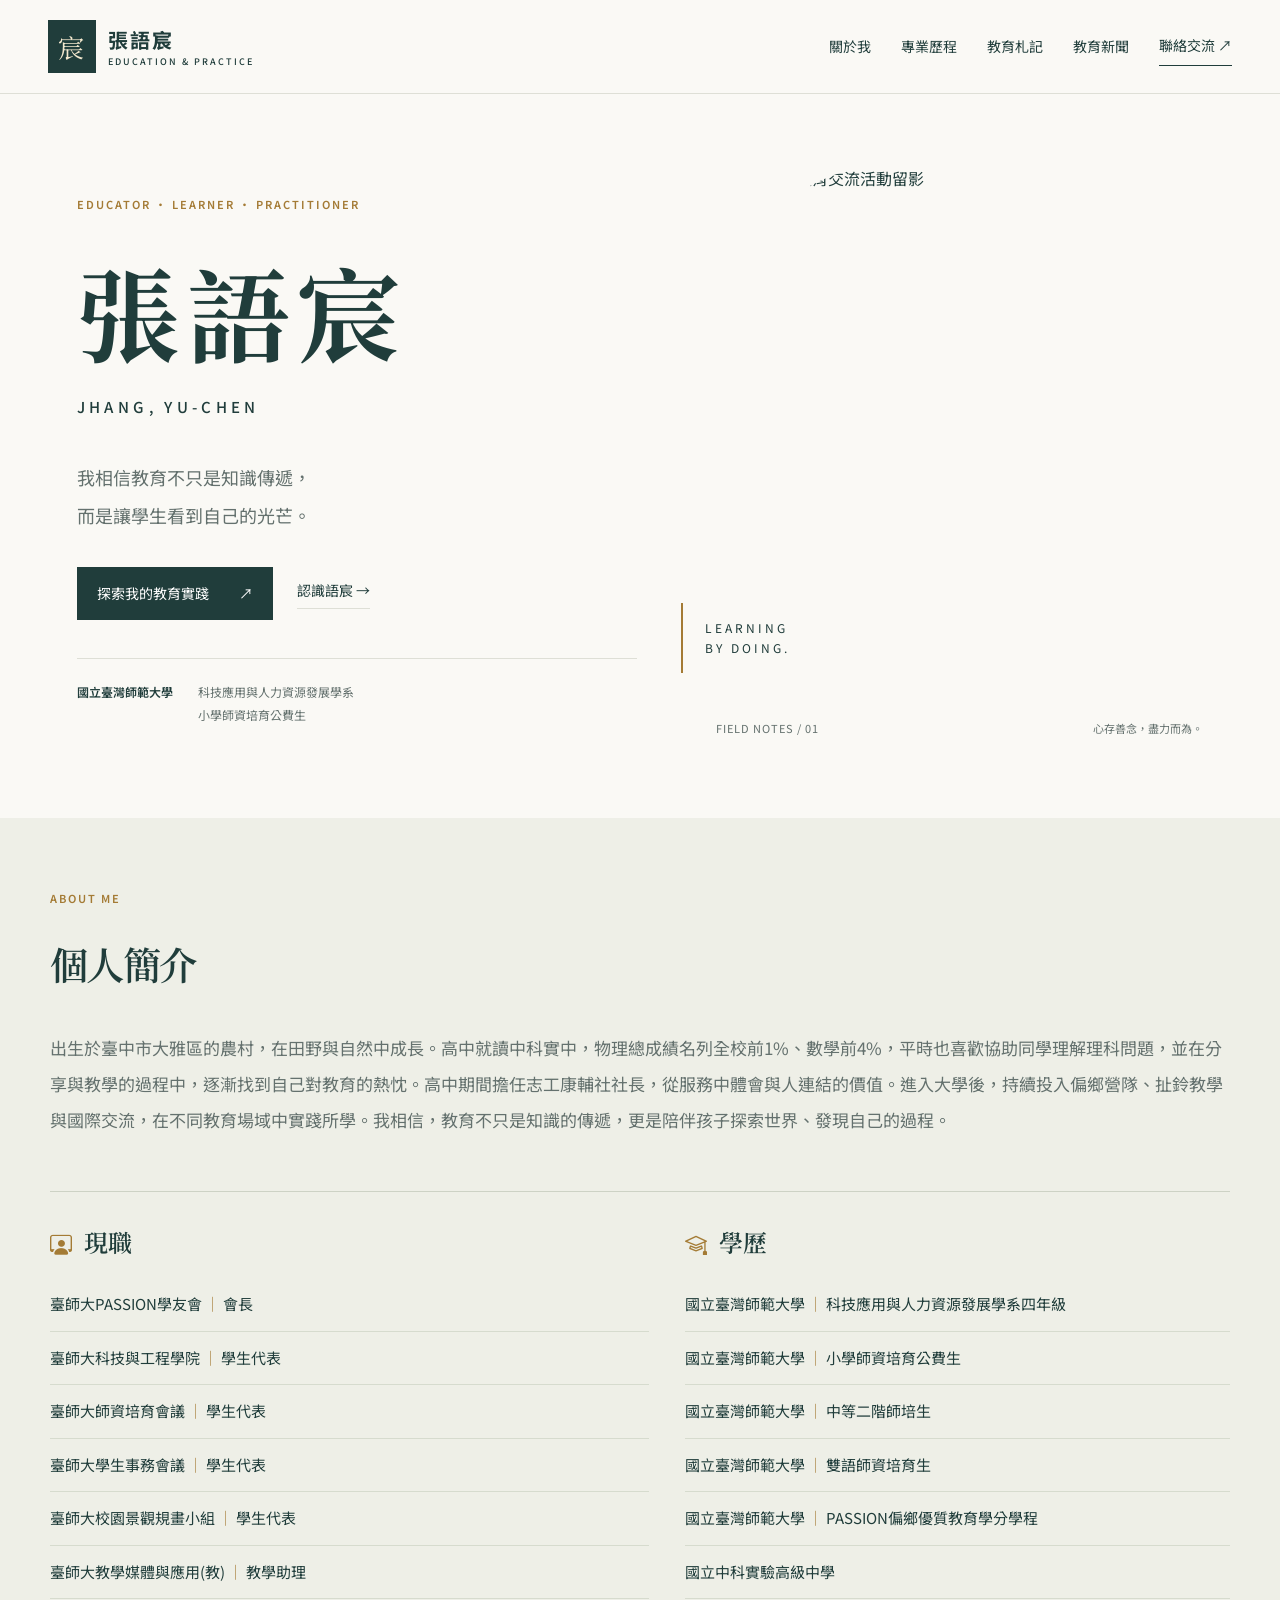
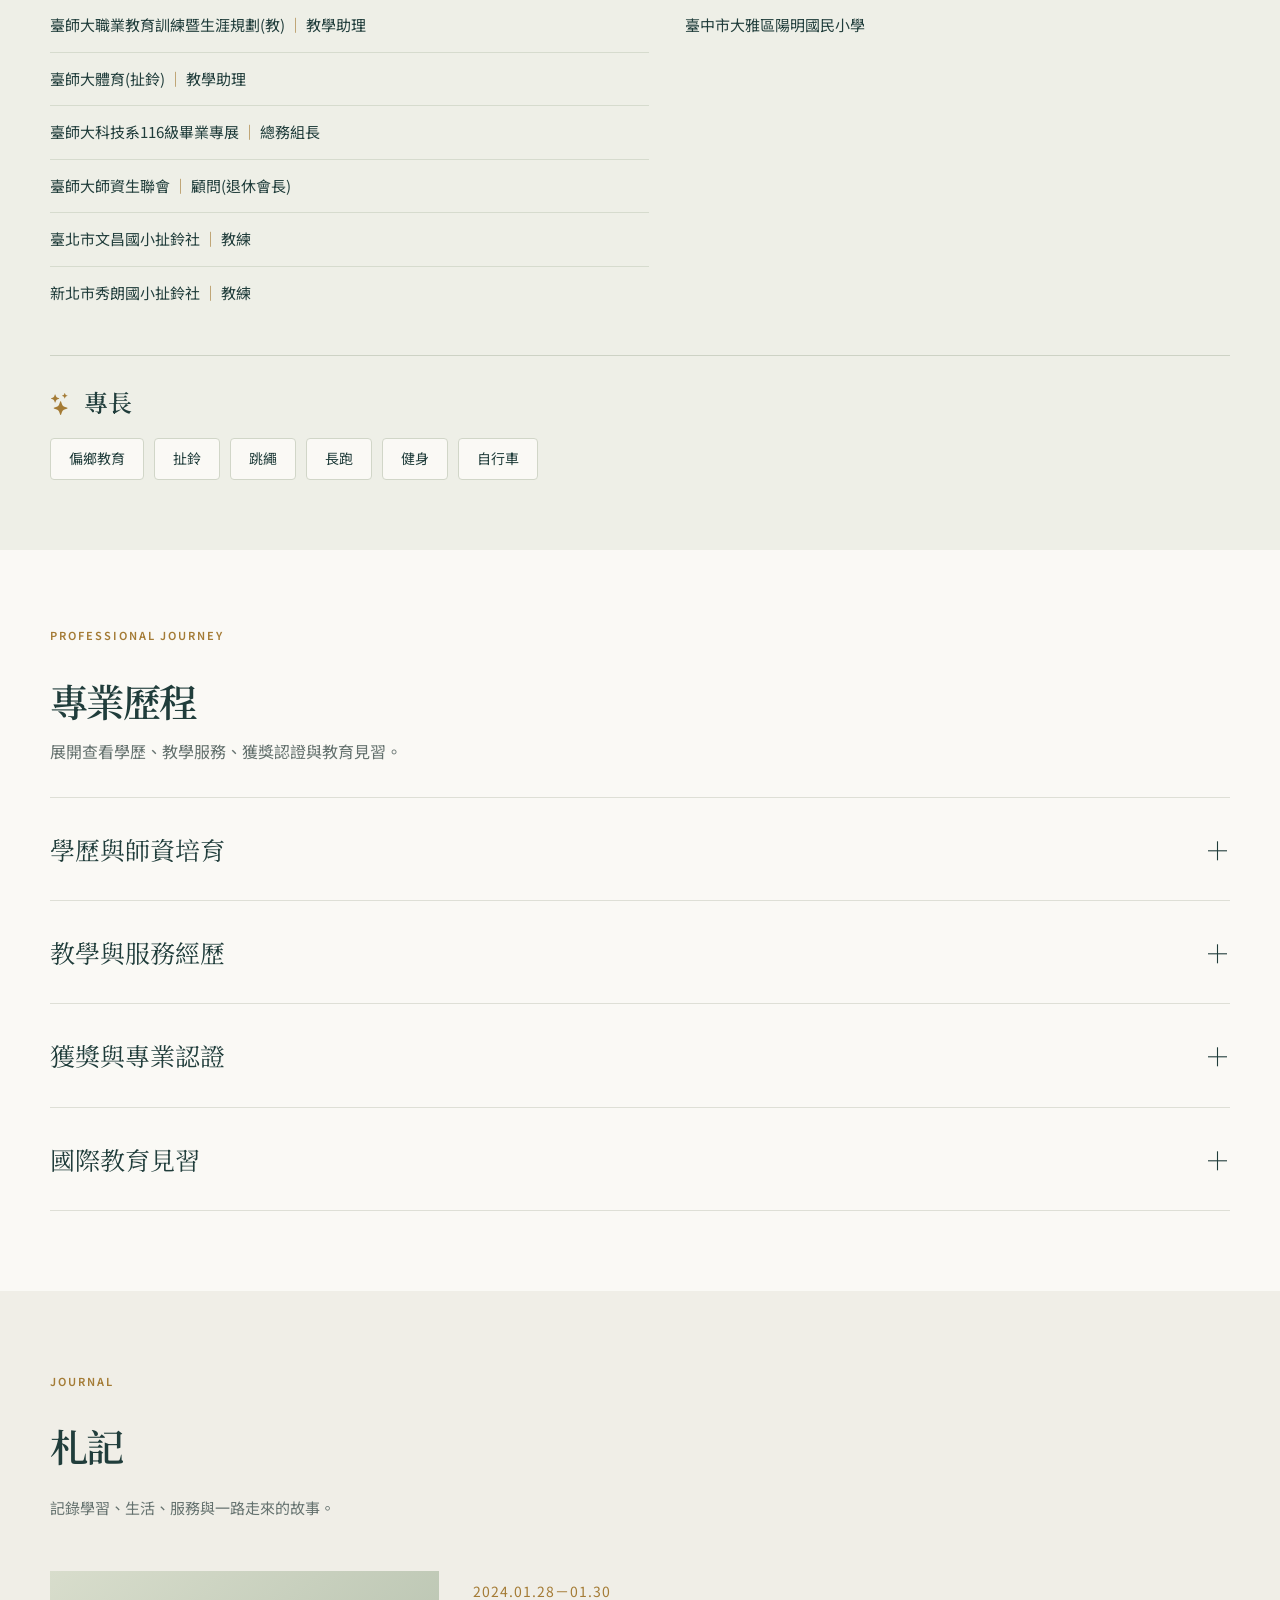
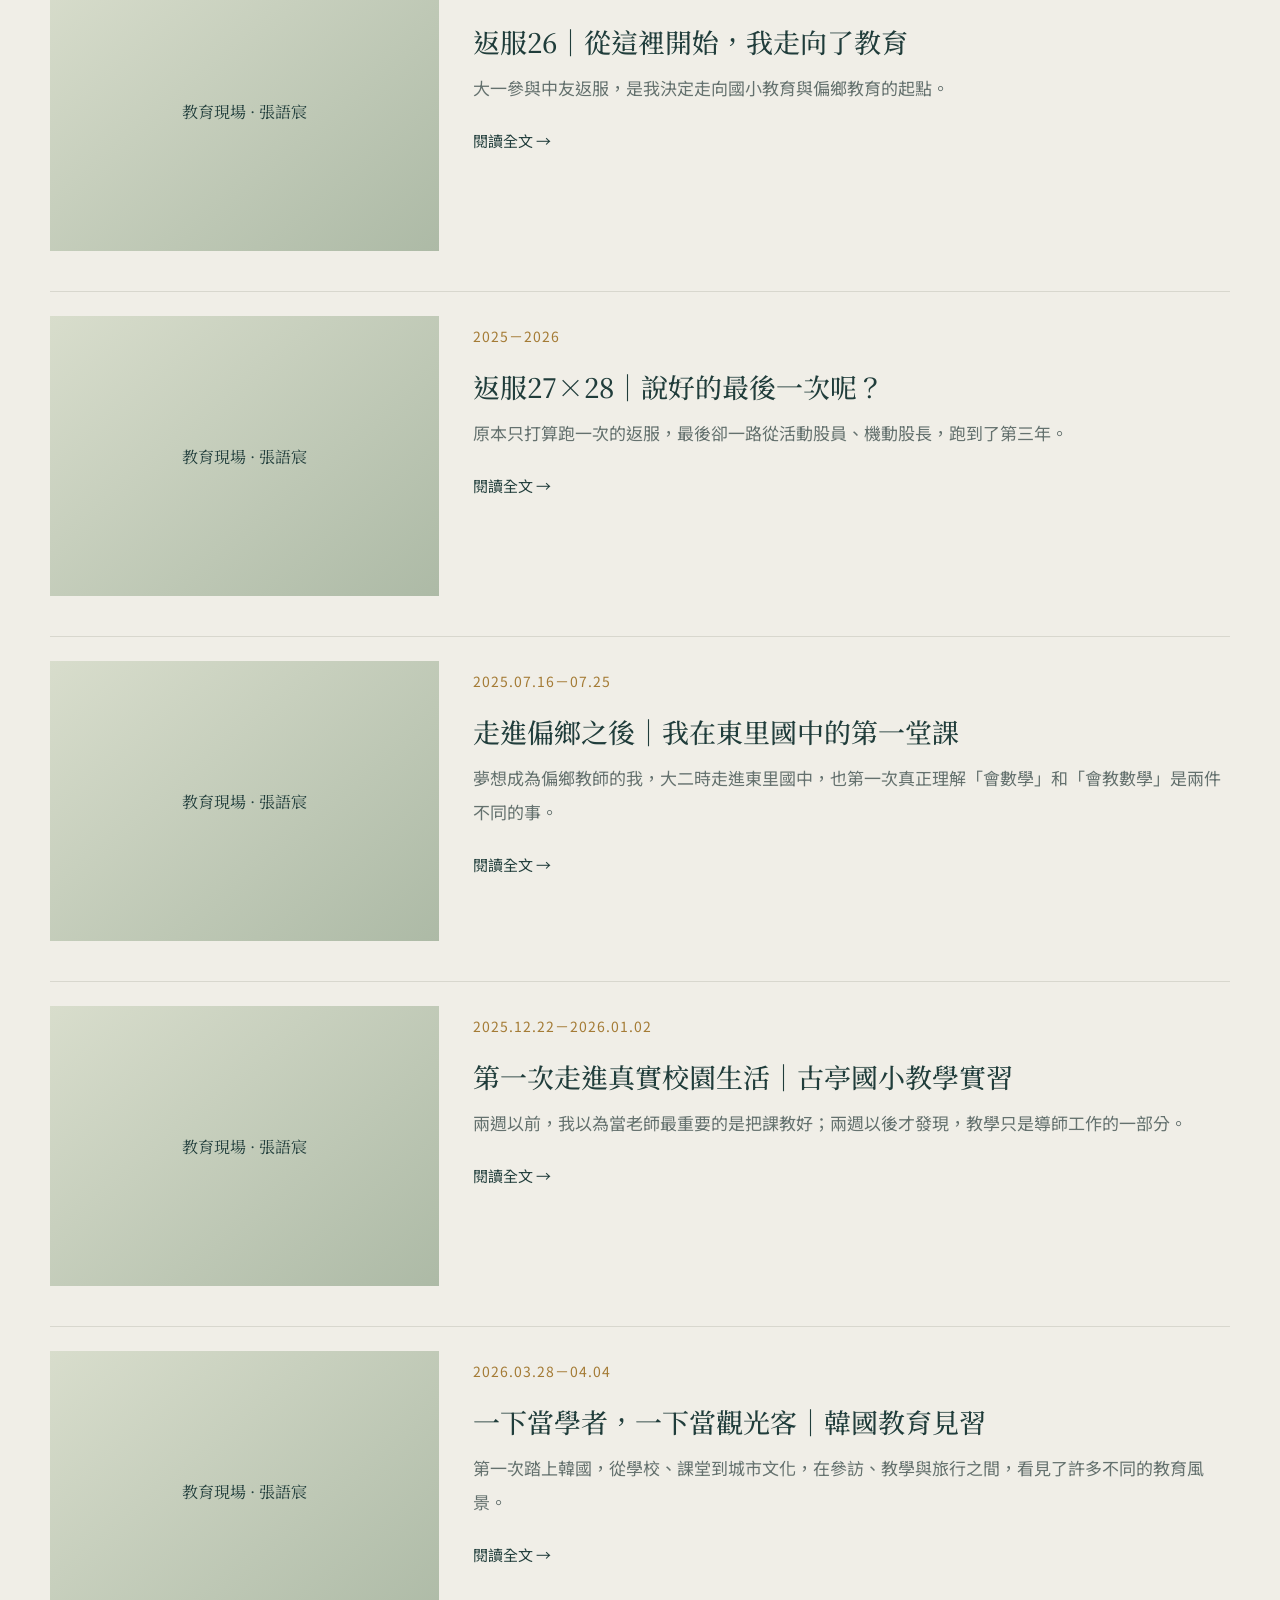
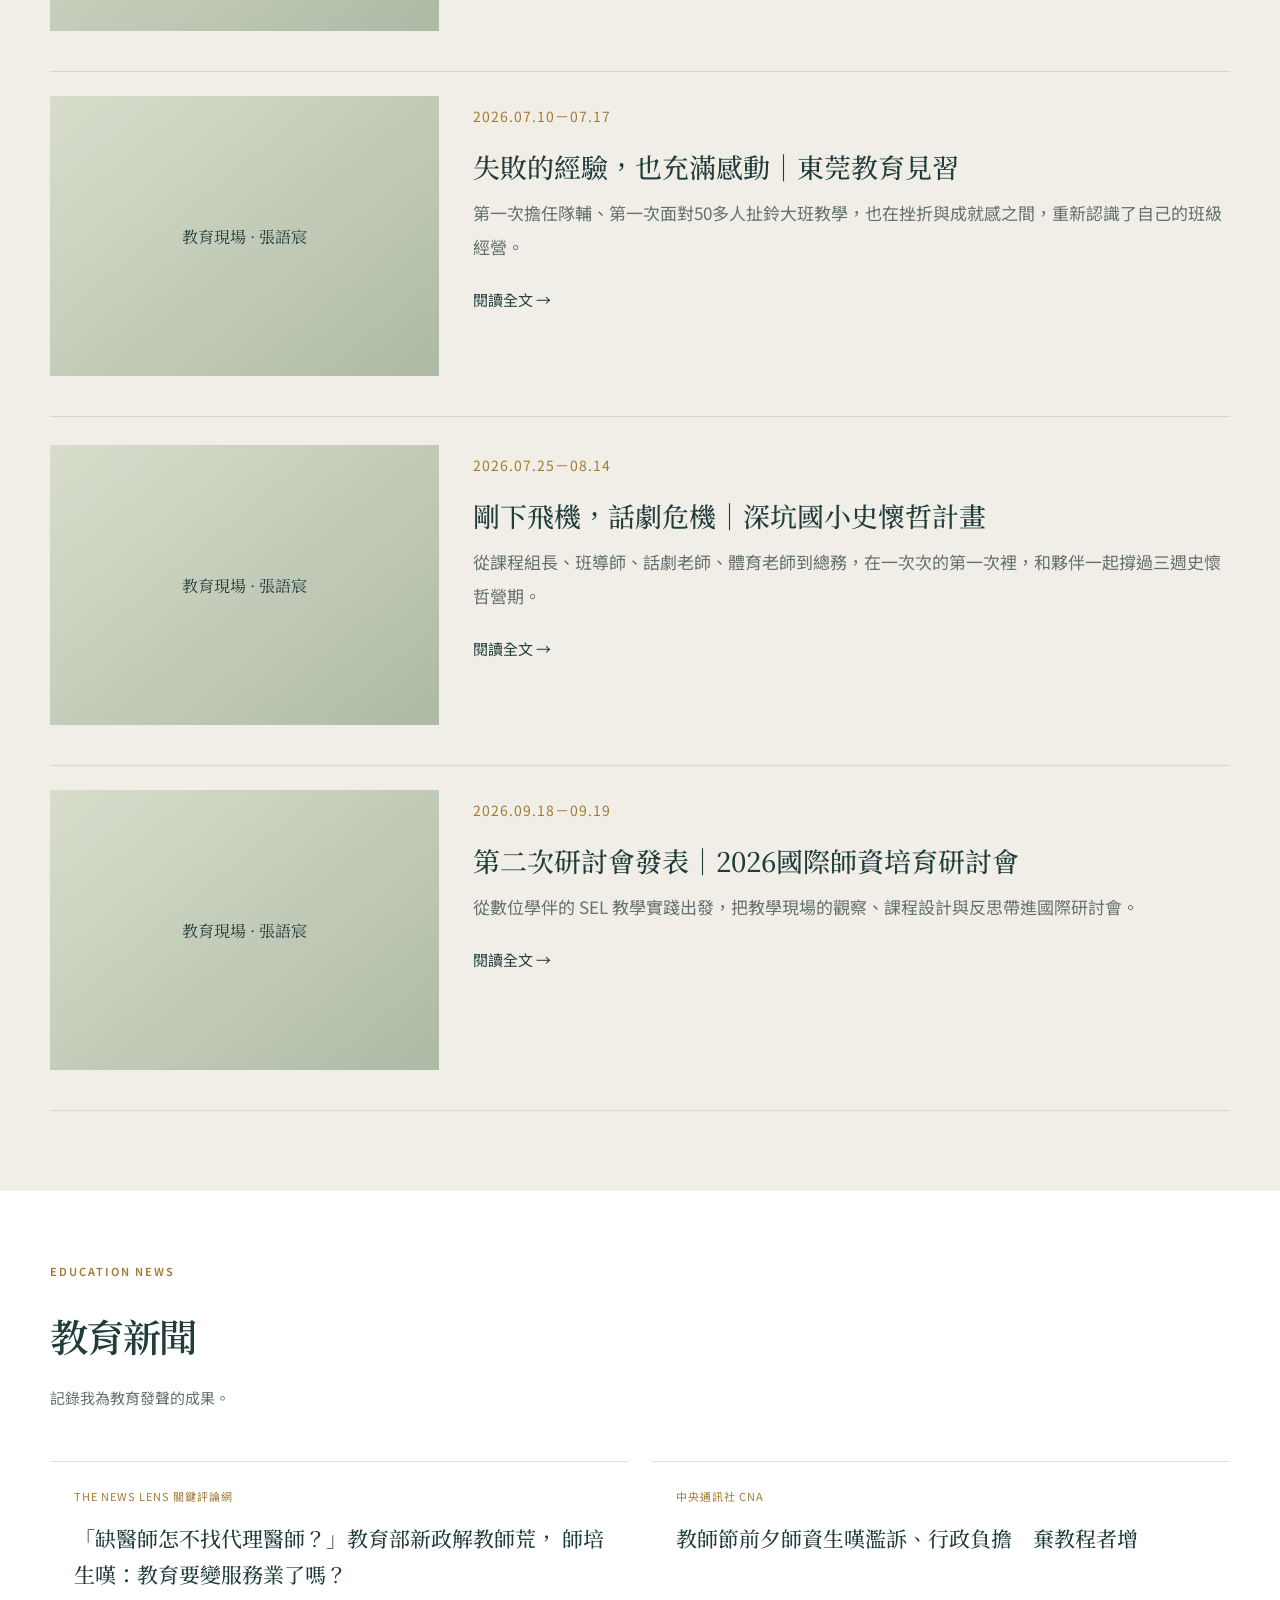
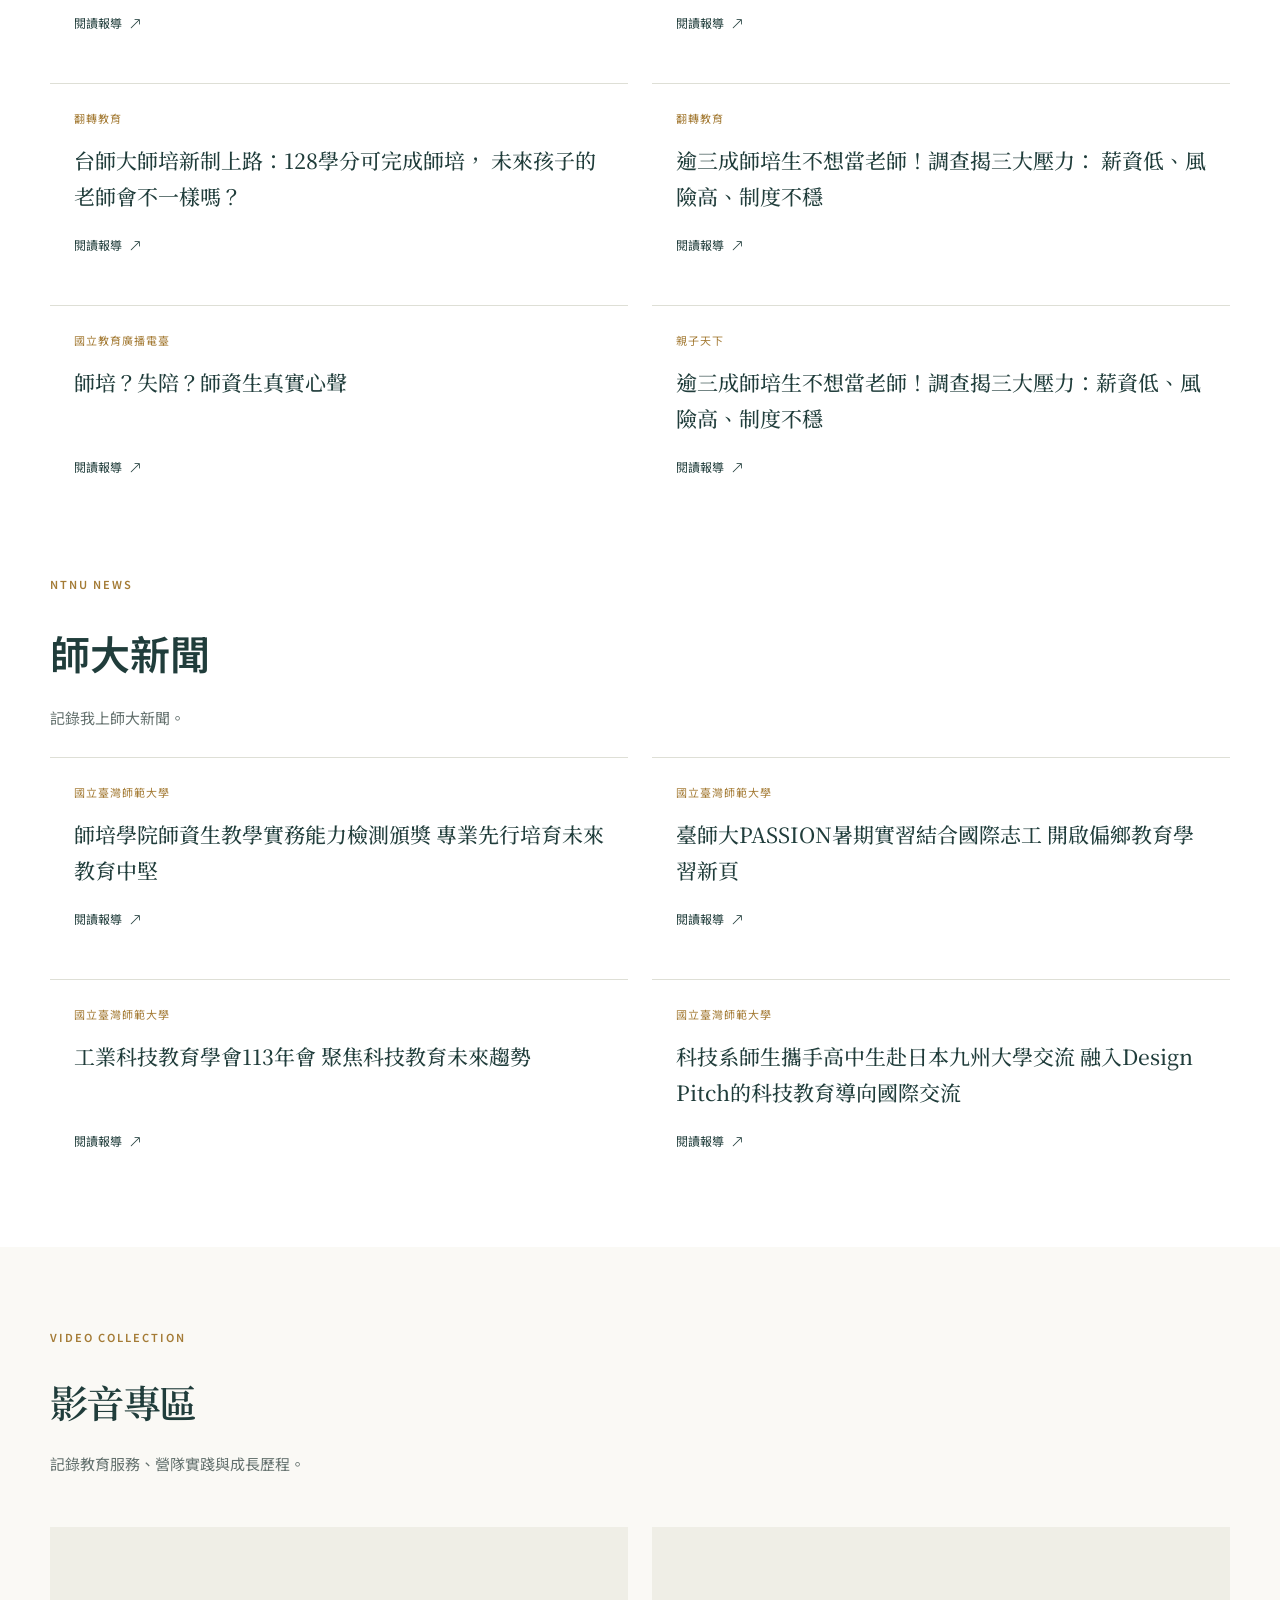
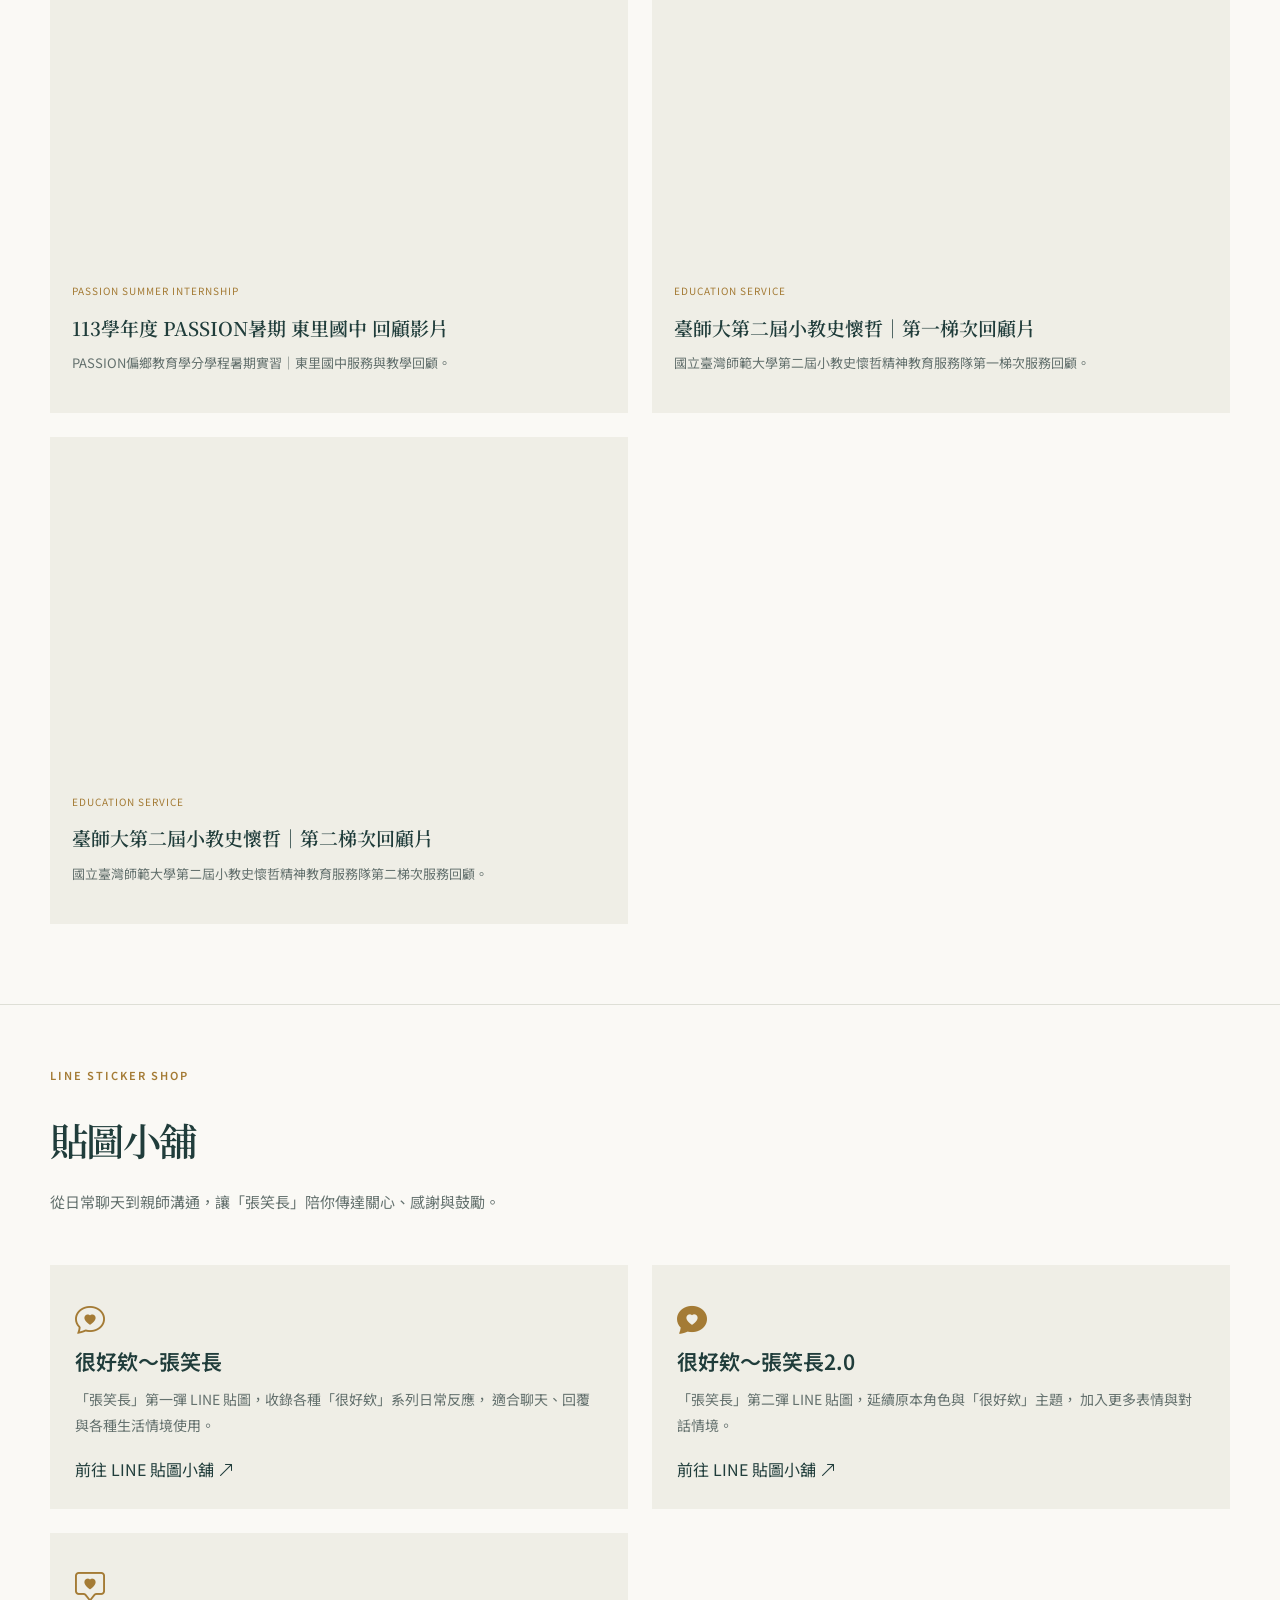
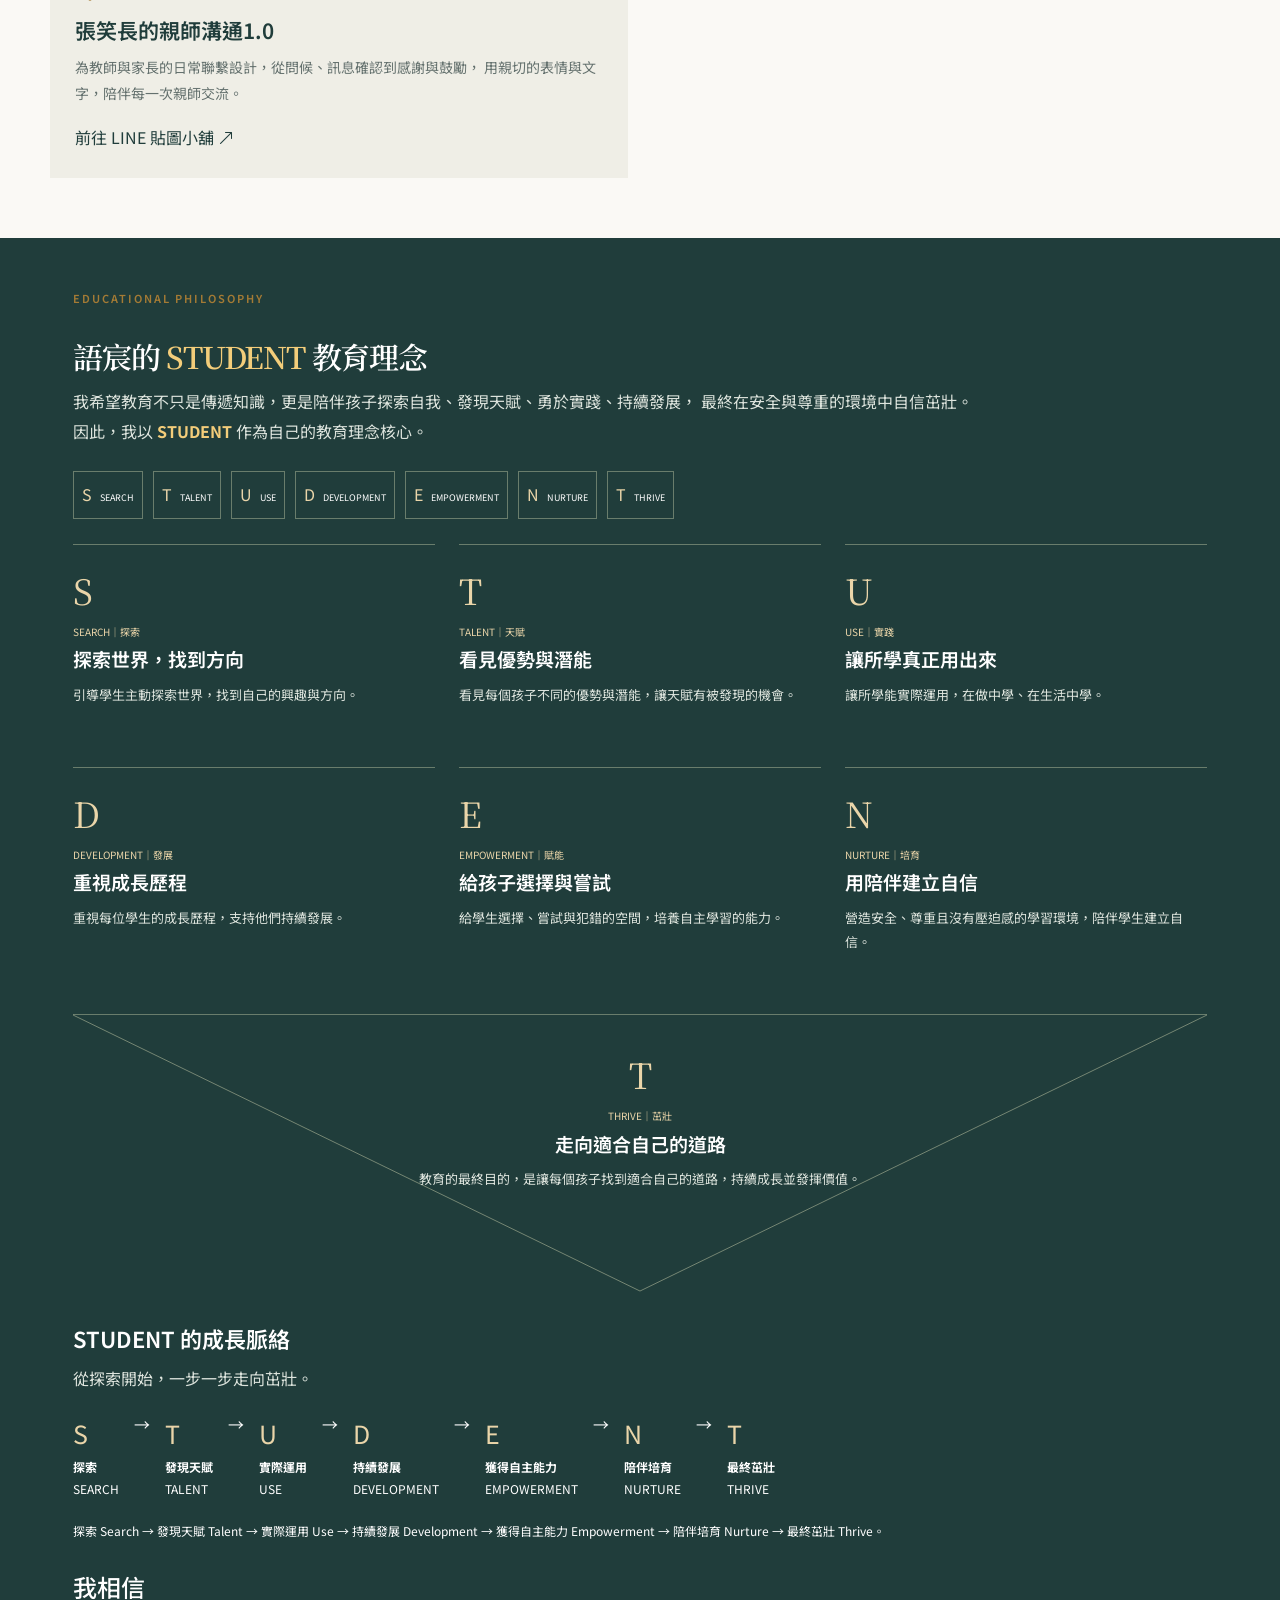
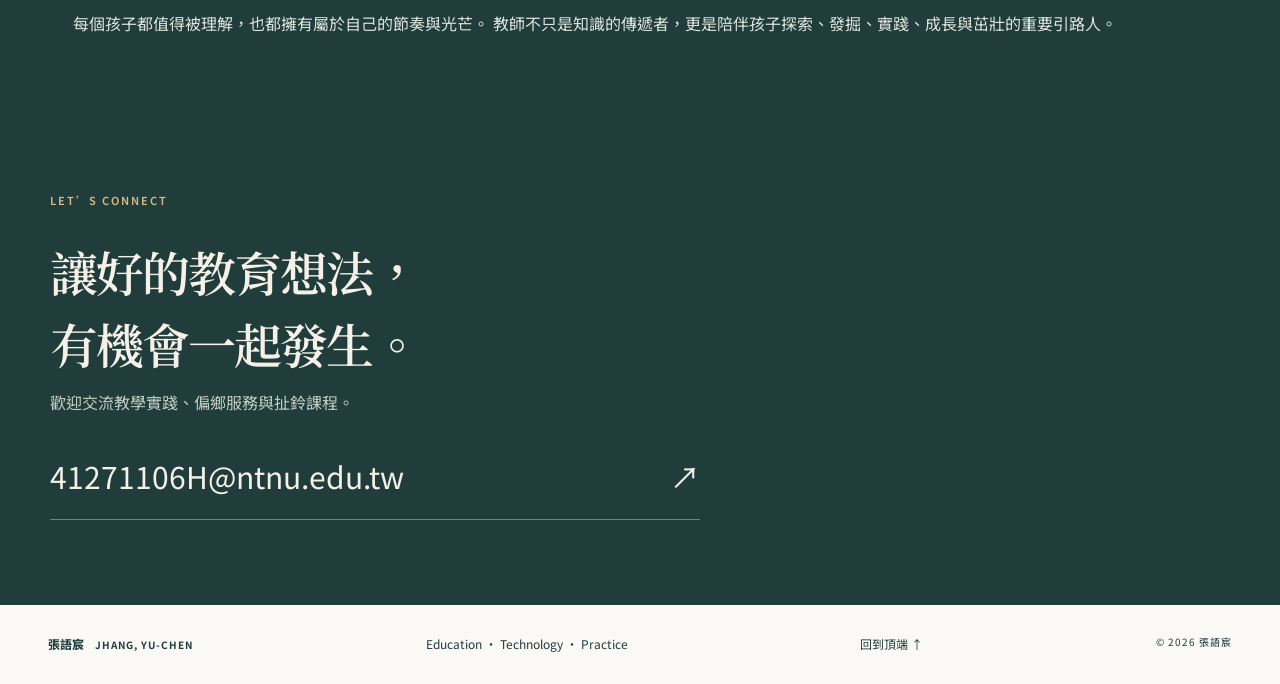
==== commit 67b2fc5e: "Add parent-teacher communication LINE sticker pack to shop" ====
--- a/index.html
+++ b/index.html
@@ -1,5 +1,5 @@
 <!DOCTYPE html>
-<html lang="zh-Hant"><head><meta charset="UTF-8"><meta name="viewport" content="width=device-width,initial-scale=1"><meta name="description" content="張語宸的教育實踐作品集：偏鄉教育、科技融入教學、扯鈴與國際教育。"><title>張語宸｜教育實踐者</title><link rel="preconnect" href="https://fonts.googleapis.com"><link href="https://fonts.googleapis.com/css2?family=Noto+Sans+TC:wght@400;500;600;700;900&family=Noto+Serif+TC:wght@400;600;700;900&display=swap" rel="stylesheet"><link href="https://cdn.jsdelivr.net/npm/bootstrap@5.3.3/dist/css/bootstrap.min.css" rel="stylesheet"><link href="https://cdn.jsdelivr.net/npm/bootstrap-icons@1.11.3/font/bootstrap-icons.css" rel="stylesheet"><link href="editorial.css?v=thrive-triangle-1" rel="stylesheet"></head>
+<html lang="zh-Hant"><head><meta charset="UTF-8"><meta name="viewport" content="width=device-width,initial-scale=1"><meta name="description" content="張語宸的教育實踐作品集：偏鄉教育、科技融入教學、扯鈴與國際教育。"><title>張語宸｜教育實踐者</title><link rel="preconnect" href="https://fonts.googleapis.com"><link href="https://fonts.googleapis.com/css2?family=Noto+Sans+TC:wght@400;500;600;700;900&family=Noto+Serif+TC:wght@400;600;700;900&display=swap" rel="stylesheet"><link href="https://cdn.jsdelivr.net/npm/bootstrap@5.3.3/dist/css/bootstrap.min.css" rel="stylesheet"><link href="https://cdn.jsdelivr.net/npm/bootstrap-icons@1.11.3/font/bootstrap-icons.css" rel="stylesheet"><link href="editorial.css?v=thrive-desktop-only-1" rel="stylesheet"></head>
 <body><a class="skip" href="#main">跳至主要內容</a><header class="topbar"><a class="brand" href="#home"><span class="brand-seal">宸</span><span>張語宸<small>EDUCATION & PRACTICE</small></span></a><button class="menu-toggle" aria-expanded="false" aria-controls="navigation">選單 <span>＋</span></button><nav id="navigation" aria-label="主要導覽"><a href="#about">關於我</a><a href="#credentials">專業歷程</a><a href="#journal">教育札記</a><a href="#news">教育新聞</a><a class="nav-contact" href="#contact">聯絡交流 ↗</a></nav></header><main id="main"><section id="home" class="opening"><div class="opening-copy"><p class="eyebrow">EDUCATOR · LEARNER · PRACTITIONER</p><h1 class="cover-name">張語宸</h1><p class="cover-english">JHANG, YU-CHEN</p><p class="opening-description">我相信教育不只是知識傳遞，<br>而是讓學生看到自己的光芒。</p><div class="hero-actions"><a class="button-solid" href="#experience">探索我的教育實踐 <span>↗</span></a><a class="text-link" href="#about">認識語宸 →</a></div><div class="hero-note"><span>國立臺灣師範大學</span><span>科技應用與人力資源發展學系<br>小學師資培育公費生</span></div></div><figure class="opening-photo"><img src="https://drive.google.com/thumbnail?id=1sSdpO1-4pQKcyrdKAppt0qUFcLQikh1d&sz=w1600" alt="張語宸於教育交流活動留影" fetchpriority="high"><figcaption><span>FIELD NOTES / 01</span>心存善念，盡力而為。</figcaption><span class="photo-index" aria-hidden="true">LEARNING<br>BY DOING.</span></figure></section><section id="about" class="soft">
 
   <div class="container">
@@ -1858,7 +1858,7 @@
     </h2>
 
     <p class="section-description sticker-shop-intro mb-5">
-      把「很好欸」變成日常對話的一部分。歡迎到 LINE 貼圖小舖看看「張笑長」系列貼圖。
+      從日常聊天到親師溝通，讓「張笑長」陪你傳達關心、感謝與鼓勵。
     </p>
 
     <div class="row g-4">
@@ -1910,6 +1910,26 @@
           </a>
         </div>
       </div>
+      <div class="col-lg-6">
+        <div class="sticker-card">
+          <div class="sticker-card-icon">
+            <i class="bi bi-chat-square-heart"></i>
+          </div>
+          <h3>張笑長的親師溝通1.0</h3>
+          <p>
+            為教師與家長的日常聯繫設計，從問候、訊息確認到感謝與鼓勵，
+            用親切的表情與文字，陪伴每一次親師交流。
+          </p>
+          <a
+            class="sticker-shop-btn"
+            href="https://line.me/S/sticker/37957502/?lang=zh-Hant&amp;utm_source=gnsh_stickerDetail"
+            target="_blank"
+            rel="noopener noreferrer">
+            前往 LINE 貼圖小舖
+            <i class="bi bi-arrow-up-right"></i>
+          </a>
+        </div>
+      </div>
 
     </div>
   </div>
@@ -2113,4 +2133,4 @@
 
   </div>
 
-</section><section id="contact" class="contact"><div class="container"><p class="eyebrow">LET’S CONNECT</p><h2>讓好的教育想法，<br>有機會一起發生。</h2><p>歡迎交流教學實踐、偏鄉服務與扯鈴課程。</p><a href="mailto:41271106H@ntnu.edu.tw">41271106H@ntnu.edu.tw <span>↗</span></a></div></section></main><footer class="site-footer"><span>張語宸 <small>JHANG, YU-CHEN</small></span><span>Education · Technology · Practice</span><a href="#home">回到頂端 ↑</a><small>© 2026 張語宸</small></footer><script src="editorial.js?v=mobile-top-1"></script></body></html>+</section><section id="contact" class="contact"><div class="container"><p class="eyebrow">LET’S CONNECT</p><h2>讓好的教育想法，<br>有機會一起發生。</h2><p>歡迎交流教學實踐、偏鄉服務與扯鈴課程。</p><a href="mailto:41271106H@ntnu.edu.tw">41271106H@ntnu.edu.tw <span>↗</span></a></div></section></main><footer class="site-footer"><span>張語宸 <small>JHANG, YU-CHEN</small></span><span>Education · Technology · Practice</span><a href="#home">回到頂端 ↑</a><small>© 2026 張語宸</small></footer><script src="editorial.js?v=mobile-top-1"></script></body></html>
--- a/editorial.css
+++ b/editorial.css
@@ -9,7 +9,7 @@
 #philosophy .thrive-triangle{position:absolute;inset:0;width:100%;height:100%;pointer-events:none;z-index:-1;overflow:visible}
 #philosophy .thrive-triangle path{fill:none;stroke:#a4ae92;stroke-opacity:.65;stroke-width:1;vector-effect:non-scaling-stroke}
 #philosophy .thrive-card p{max-width:60%;margin-bottom:0}
-@media(max-width:700px){#philosophy .thrive-card{padding:42px 12px 105px}#philosophy .thrive-card p{max-width:80%;font-size:13px;line-height:1.9}}
+@media(max-width:700px){#philosophy .thrive-triangle{display:none}#philosophy .thrive-card{padding:30px 12px}#philosophy .thrive-card p{max-width:100%;font-size:13px;line-height:1.9}}
 /* STUDENT 最後一列：茁壯的字母、標題與說明整體置中。 */
 #philosophy .student-grid>div:last-child .student-card{text-align:center}
 #philosophy .student-grid>div:last-child .student-card-head{display:flex;flex-direction:column;align-items:center}
